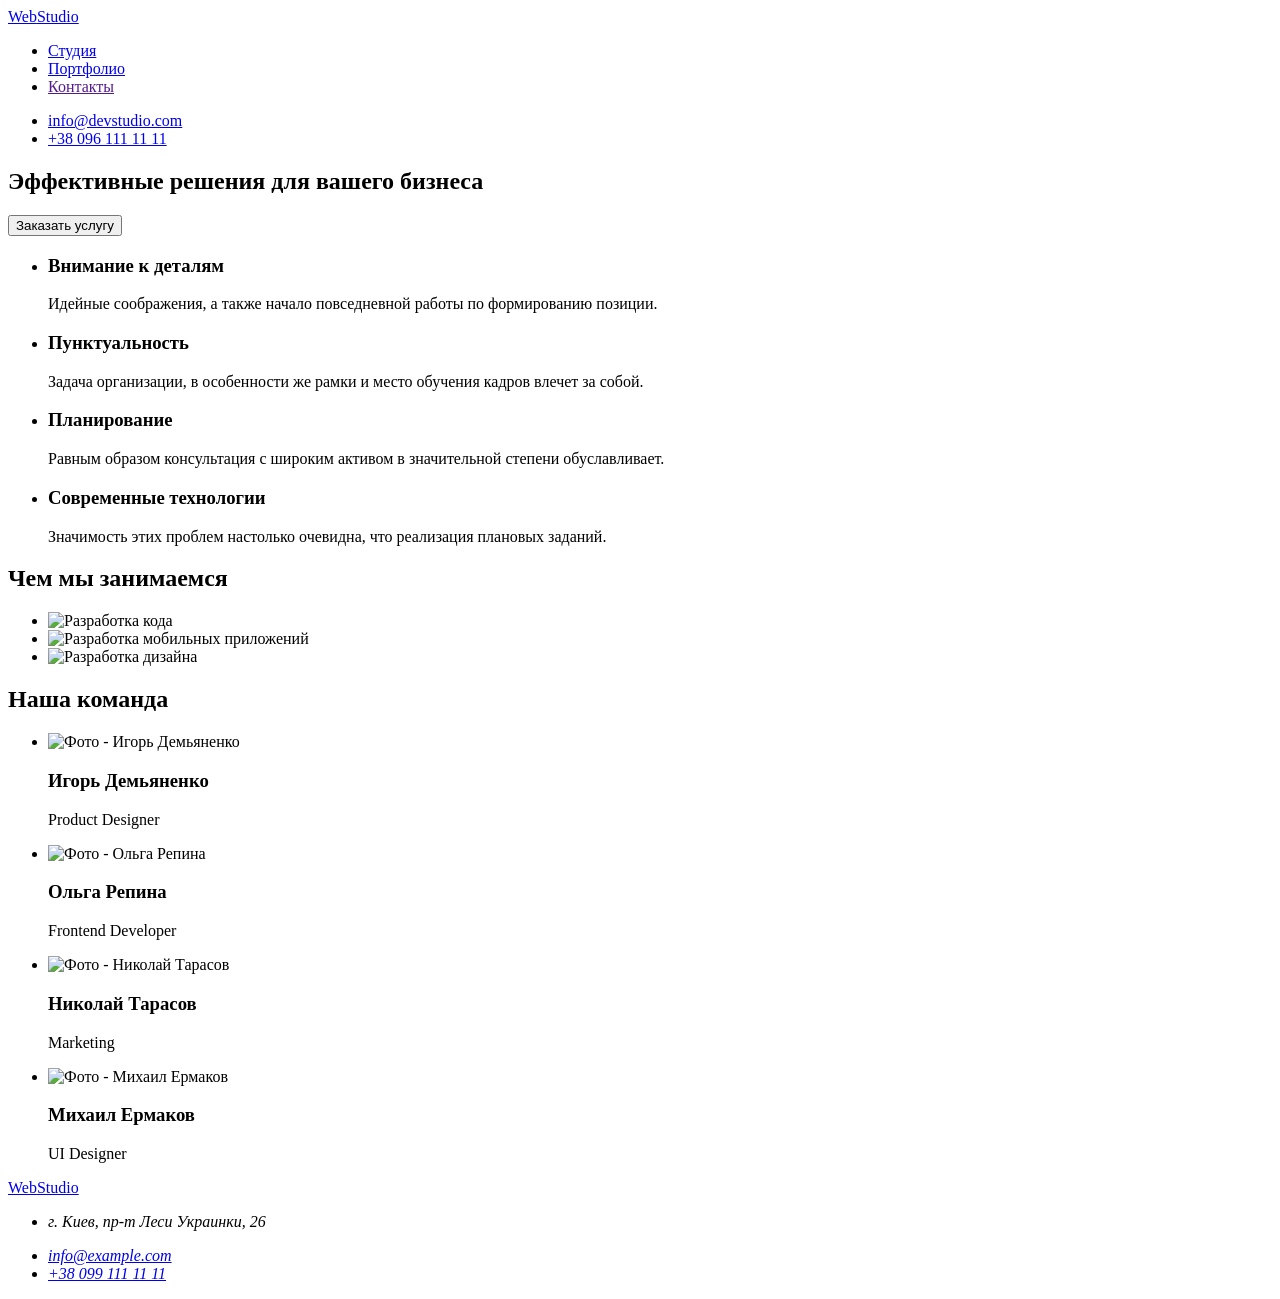
==== index.html @ ca447d04 "Создан index.html Создан новый index.html" ====
<!DOCTYPE html>
<html lang="ru">

<head>
    <meta charset="UTF-8">
    <meta http-equiv="X-UA-Compatible" content="IE=edge">
    <meta name="viewport" content="width=device-width, initial-scale=1.0">

    <title>WebStudio</title>

    <!-- Подключение шрифтов -->
    <link rel="preconnect" href="https://fonts.googleapis.com">
    <link rel="preconnect" href="https://fonts.gstatic.com" crossorigin>

    <!-- Шрифт для Логотипа -- Raleway -->
    <!-- Шрифт для остального текста -- Roboto -->
    <link href="https://fonts.googleapis.com/css2?family=Raleway:wght@700&family=Roboto:wght@400;500;700;900&display=swap"
        rel="stylesheet">

    <!-- Подключение стилей -->
    <link rel="stylesheet" href="./css/styles.css" />
    
</head>

<body>
    <header>
        <!-- Навигация по сайту-->
        <nav>
            <a href="./index.html" lang="en" class="logo">
                <span class="logo-web">Web</span><span class="logo-studio-header">Studio</span></a>
            <ul class="nav-list">
                <li class="nav-item">
                    <a href="./index.html" class="nav-link">Студия</a>
                </li>
                <li class="nav-item">
                    <a href="./portfolio.html" class="nav-link">Портфолио</a>
                </li>
                <li class="nav-item">
                    <a href="" class="nav-link">Контакты</a>
                </li>
            </ul>
        </nav>
        
        <!-- Контакты -->
        <ul class="header-contacts">
            <li class="header-contact-item">
                <a href="mailto:info@devstudio.com" class="contact-link">info@devstudio.com</a>
            </li>
            <li class="header-contact-item">
                <a href="tel:+380961111111" class="contact-link">+38 096 111 11 11</a>
            </li>
        </ul>

    </header>

    <main>
        <!-- Заказ -->
        <section class="hero">
            <h1 class="hero-title">Эффективные решения для вашего бизнеса</h1>
            <button type="button" class="hero-button">Заказать услугу</button>
        </section>

        <!-- Особенности -->
        <section>
            <ul class="features">
                <li class="feature-item">
                    <h3 class="feature-title">Внимание к деталям</h3>
                    <p class="feature-text">Идейные соображения, а также начало
                        повседневной работы по формированию позиции.</p>
                </li>

                <li class="feature-item">
                    <h3 class="feature-title">Пунктуальность</h3>
                    <p class="feature-text">Задача организации,
                        в особенности же рамки и место обучения кадров влечет за собой.</p>
                </li>

                <li class="feature-item">
                    <h3 class="feature-title">Планирование</h3>
                    <p class="feature-text">Равным образом консультация
                        с широким активом в значительной степени обуславливает.</p>
                </li>

                <li class="feature-item">
                    <h3 class="feature-title">Современные технологии</h3>
                    <p class="feature-text">Значимость этих проблем настолько очевидна,
                        что реализация плановых заданий.</p>
                </li>

            </ul>
        </section>

        <!-- Тип работы -->
        <section class="work">
            <h2 class="work-heading">Чем мы занимаемся</h2>
            <ul class="work-list">
                <li class="work-item">
                    <img src="./images/type-work-1.jpg" alt="Разработка кода" width="370" height="294">
                </li>
                <li class="work-item">
                    <img src="./images/type-work-2.jpg" alt="Разработка мобильных приложений" width="370" height="294">
                </li>
                <li class="work-item">
                    <img src="./images/type-work-3.jpg" alt="Разработка дизайна" width="370" height="294">
                </li>

            </ul>
        </section>

        <!-- Наша команда -->
        <section class="our-team">
            <h2 class="our-team-heading">Наша команда</h2>
            <ul class="our-team-list">
                <li class="our-team-item">
                    <img src="./images/igor-demyanenko.jpg" alt="Фото - Игорь Демьяненко" width="270" height="260">
                    <div class="our-team-box">    
                        <h3 class="our-team-title">Игорь Демьяненко</h3>
                        <p class="our-team-text">Product Designer</p>
                    </div>
                </li>

                <li class="our-team-item">
                    <img src="./images/olga-repina.jpg" alt="Фото - Ольга Репина" width="270" height="260">
                    <div class="our-team-box">
                        <h3 class="our-team-title">Ольга Репина</h3>
                        <p class="our-team-text">Frontend Developer</p>
                    </div>
                </li>

                <li class="our-team-item">
                    <img src="./images/nikolai-tarasov.jpg" alt="Фото - Николай Тарасов" width="270" height="260">
                    <div class="our-team-box">
                        <h3 class="our-team-title">Николай Тарасов</h3>
                        <p class="our-team-text">Marketing</p>
                    </div>
                </li>

                <li class="our-team-item">
                    <img src="./images/michail-ermakov.jpg" alt="Фото - Михаил Ермаков" width="270" height="260">
                    <div class="our-team-box">
                        <h3 class="our-team-title">Михаил Ермаков</h3>
                        <p class="our-team-text">UI Designer</p>
                    </div>
                </li>

            </ul>
        </section>
    </main>

    <footer>
        <div class="footer-contacts">
            <a href="./index.html" lang="en" class="logo">
                <span class="logo-web">Web</span><span class="logo-studio-footer">Studio</span></a>
            <address>
                <ul class="footer-contact-list">
                    <li>
                        <p class="address-title">г. Киев, пр-т Леси Украинки, 26</p>
                    </li>
                    <li class="footer-contact-item">
                        <a href="mailto:info@example.com" class="contact-link">info@example.com</a>
                    </li>
                    <li class="footer-contact-item">
                        <a href="tel:+380991111111" class="contact-link">+38 099 111 11 11</a>
                    </li>
                </ul>
            </address>
        </div>
    </footer>
</body>

</html>
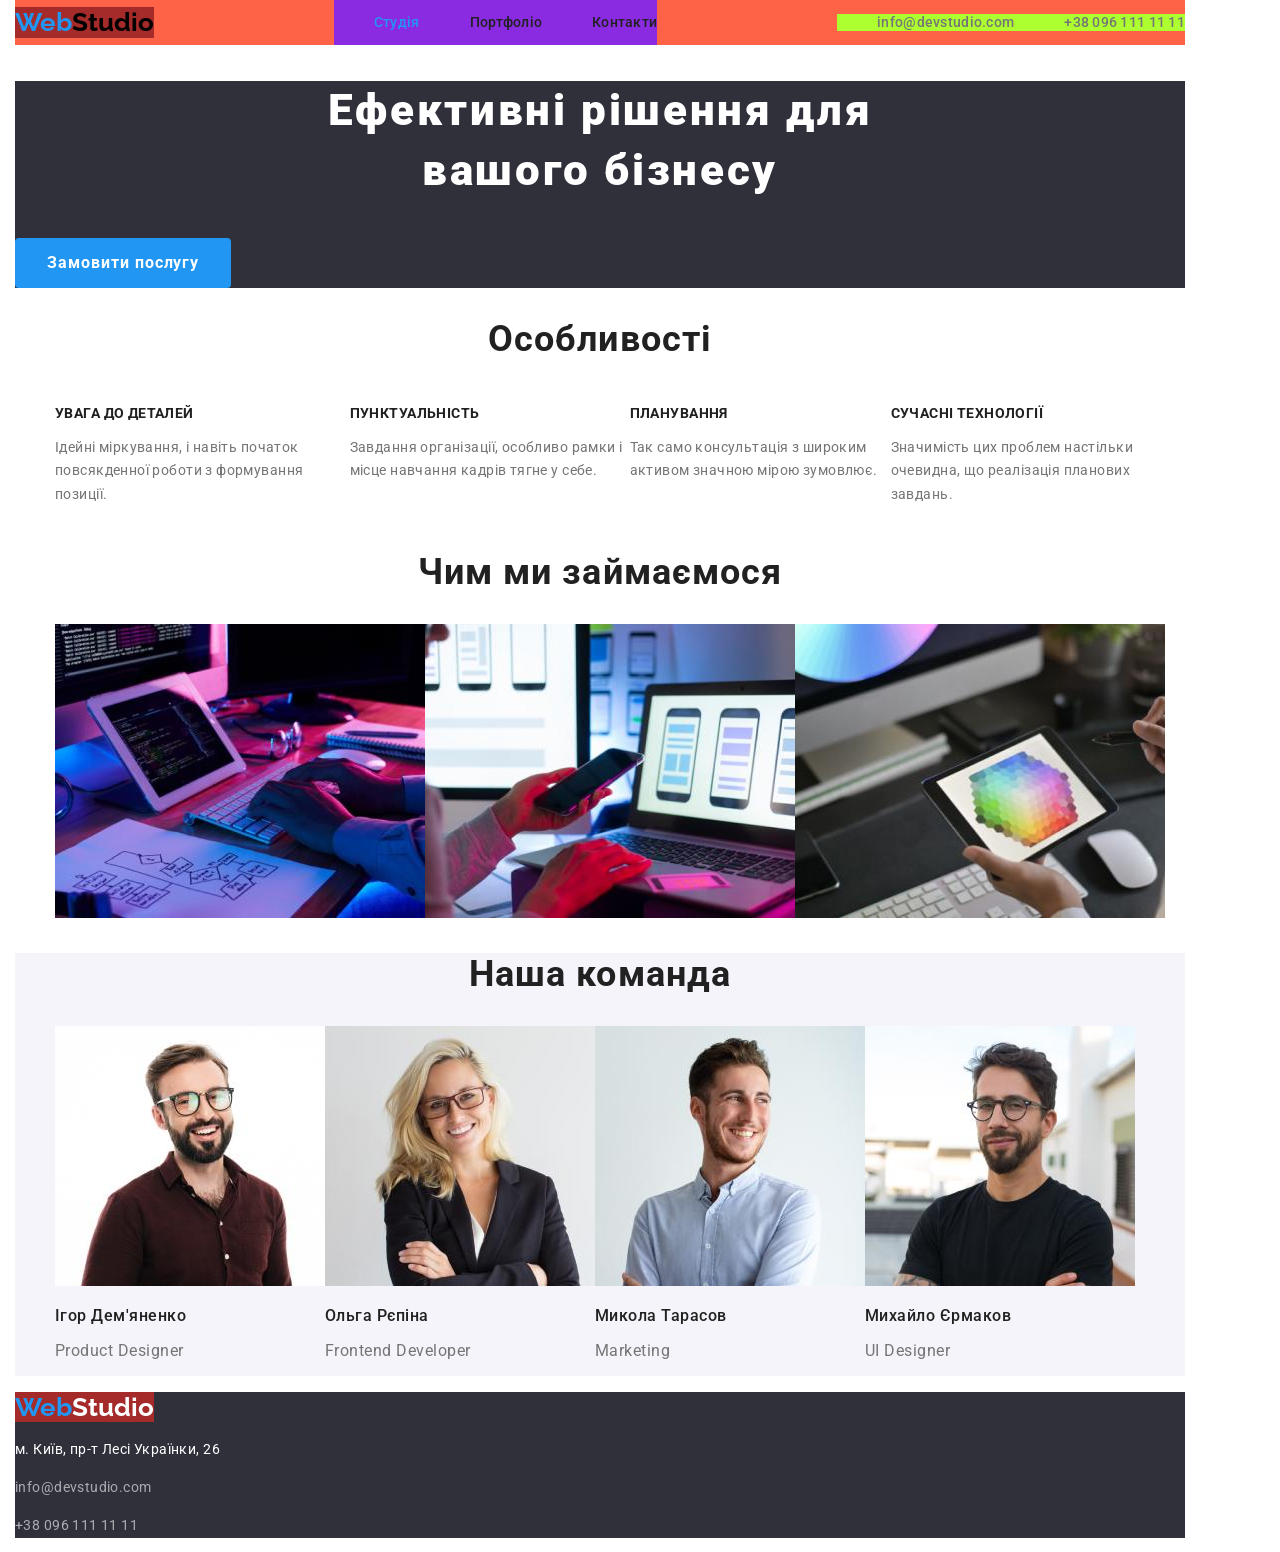
==== commit b052df11: "Начало работы с block / flex (вечер 26.11.2024)" ====
--- a/index.html
+++ b/index.html
@@ -1,171 +1,179 @@
 <!DOCTYPE html>
-<html lang="ru">
+<html lang="uk">
+  <!-- Главный язык документа -->
+  <head>
+    <!-- Кодировку страницы необходимо указать для того, чтобы браузер корректно отобразил текст -->
+    <meta charset="UTF-8" />
 
-<head>
-    <meta charset="UTF-8">
-    <meta http-equiv="X-UA-Compatible" content="IE=edge">
-    <meta name="viewport" content="width=device-width, initial-scale=1.0">
+    <!-- Краткое описание содержания помогает поисковым системам лучше проиндексировать страницу -->
+    <meta name="description" content="Дизайн та розробка сайтів - Головна сторінка" />
 
+    <!-- -->
+    <meta name="viewport" content="width=device-width, initial-scale=1.0" />
+
+    <!-- Заголовок страницы, который отображается во вкладке браузера -->
+    <!-- Текст заголовка содержит краткое описание содержимого веб-страницы -->
+    <!-- Длина заголовка должна быть не более 60 символов, чтобы полностью поместиться в заголовке -->
     <title>WebStudio</title>
 
     <!-- Подключение шрифтов -->
-    <link rel="preconnect" href="https://fonts.googleapis.com">
-    <link rel="preconnect" href="https://fonts.gstatic.com" crossorigin>
+    <link rel="preconnect" href="https://fonts.googleapis.com" />
+    <link rel="preconnect" href="https://fonts.gstatic.com" crossorigin />
+    <link
+      href="https://fonts.googleapis.com/css2?family=Raleway:wght@700&family=Roboto:wght@400;500;700;900&display=swap"
+      rel="stylesheet"
+    />
 
-    <!-- Шрифт для Логотипа -- Raleway -->
-    <!-- Шрифт для остального текста -- Roboto -->
-    <link href="https://fonts.googleapis.com/css2?family=Raleway:wght@700&family=Roboto:wght@400;500;700;900&display=swap"
-        rel="stylesheet">
+    <!-- подключается нормализатор стилей для всех браузеров - перед подключением остальных стилей -->
+    <link
+      rel="stylesheet"
+      href="https://cdnjs.cloudflare.com/ajax/libs/modern-normalize/1.0.0/modern-normalize.min.css"
+    />
 
-    <!-- Подключение стилей -->
+    <!-- Подключение внешнего файла со стилями -->
     <link rel="stylesheet" href="./css/styles.css" />
-    
-</head>
+  </head>
+  <body class="page">
+    <!-- Заголовок -->
+    <header class="page-header">
+      <!-- Ссылка - На основную страничку сайта -->
+      <a href="./index.html" title="Перехід на основну сторінку" class="logo link"
+        ><span class="logo-blue">Web</span><span class="logo-black">Studio</span></a
+      >
+      <!-- Навигация - это ссылки на другие странички -->
+      <nav class="nav-site">
+        <ul class="nav-site list">
+          <li><a href="./index.html" class="link current">Студія</a></li>
+          <li><a href="./portfolio.html" class="link">Портфоліо</a></li>
+          <li><a href="" class="link">Контакти</a></li>
+        </ul>
+      </nav>
+      <ul class="nav-adress list">
+        <li>
+          <a href="mailto:info@devstudio.com" title="Напиши" class="link">info@devstudio.com</a>
+        </li>
+        <li><a href="tel:+380961111111" title="Подзвони" class="link">+38 096 111 11 11</a></li>
+      </ul>
+    </header>
+    <main>
+      <!-- Шапка -->
+      <section class="hero">
+        <h1 class="hero-title">Ефективні рішення для <br />вашого бізнесу</h1>
+        <button type="button" class="hero-button">Замовити послугу</button>
+      </section>
 
-<body>
-    <header>
-        <!-- Навигация по сайту-->
-        <nav>
-            <a href="./index.html" lang="en" class="logo">
-                <span class="logo-web">Web</span><span class="logo-studio-header">Studio</span></a>
-            <ul class="nav-list">
-                <li class="nav-item">
-                    <a href="./index.html" class="nav-link">Студия</a>
-                </li>
-                <li class="nav-item">
-                    <a href="./portfolio.html" class="nav-link">Портфолио</a>
-                </li>
-                <li class="nav-item">
-                    <a href="" class="nav-link">Контакты</a>
-                </li>
-            </ul>
-        </nav>
-        
-        <!-- Контакты -->
-        <ul class="header-contacts">
-            <li class="header-contact-item">
-                <a href="mailto:info@devstudio.com" class="contact-link">info@devstudio.com</a>
-            </li>
-            <li class="header-contact-item">
-                <a href="tel:+380961111111" class="contact-link">+38 096 111 11 11</a>
-            </li>
+      <!-- Наши Преимущества -->
+      <section class="section">
+        <h2 class="section-title feature" aria-label="Особливості">Особливості</h2>
+        <ul class="feature-list list">
+          <li>
+            <h3 class="title">УВАГА ДО ДЕТАЛЕЙ</h3>
+            <p class="text">
+              Ідейні міркування, і навіть початок повсякденної роботи з формування позиції.
+            </p>
+          </li>
+          <li>
+            <h3 class="title">ПУНКТУАЛЬНІСТЬ</h3>
+            <p class="text">
+              Завдання організації, особливо рамки і місце навчання кадрів тягне у себе.
+            </p>
+          </li>
+          <li>
+            <h3 class="title">ПЛАНУВАННЯ</h3>
+            <p class="text">Так само консультація з широким активом значною мірою зумовлює.</p>
+          </li>
+          <li>
+            <h3 class="title">СУЧАСНІ ТЕХНОЛОГІЇ</h3>
+            <p class="text">
+              Значимість цих проблем настільки очевидна, що реалізація планових завдань.
+            </p>
+          </li>
         </ul>
+      </section>
 
-    </header>
+      <!-- Чем мы занимаемся -->
+      <section class="section work">
+        <h2 class="section-title">Чим ми займаємося</h2>
+        <ul class="work-list list">
+          <li class="work-list-item">
+            <a href=""
+              ><img
+                src="./images/type-work-1.jpg"
+                alt="Вид роботи 1"
+                width="370"
+                height="294"
+                class="link"
+            /></a>
+          </li>
+          <li class="work-list-item">
+            <a href=""
+              ><img
+                src="./images/type-work-2.jpg"
+                alt="Вид роботи 2"
+                width="370"
+                height="294"
+                class="link"
+            /></a>
+          </li>
+          <li class="work-list-item">
+            <a href=""
+              ><img
+                src="./images/type-work-3.jpg"
+                alt="Вид роботи 3"
+                width="370"
+                height="294"
+                class="link"
+            /></a>
+          </li>
+        </ul>
+      </section>
 
-    <main>
-        <!-- Заказ -->
-        <section class="hero">
-            <h1 class="hero-title">Эффективные решения для вашего бизнеса</h1>
-            <button type="button" class="hero-button">Заказать услугу</button>
-        </section>
-
-        <!-- Особенности -->
-        <section>
-            <ul class="features">
-                <li class="feature-item">
-                    <h3 class="feature-title">Внимание к деталям</h3>
-                    <p class="feature-text">Идейные соображения, а также начало
-                        повседневной работы по формированию позиции.</p>
-                </li>
-
-                <li class="feature-item">
-                    <h3 class="feature-title">Пунктуальность</h3>
-                    <p class="feature-text">Задача организации,
-                        в особенности же рамки и место обучения кадров влечет за собой.</p>
-                </li>
-
-                <li class="feature-item">
-                    <h3 class="feature-title">Планирование</h3>
-                    <p class="feature-text">Равным образом консультация
-                        с широким активом в значительной степени обуславливает.</p>
-                </li>
-
-                <li class="feature-item">
-                    <h3 class="feature-title">Современные технологии</h3>
-                    <p class="feature-text">Значимость этих проблем настолько очевидна,
-                        что реализация плановых заданий.</p>
-                </li>
-
-            </ul>
-        </section>
-
-        <!-- Тип работы -->
-        <section class="work">
-            <h2 class="work-heading">Чем мы занимаемся</h2>
-            <ul class="work-list">
-                <li class="work-item">
-                    <img src="./images/type-work-1.jpg" alt="Разработка кода" width="370" height="294">
-                </li>
-                <li class="work-item">
-                    <img src="./images/type-work-2.jpg" alt="Разработка мобильных приложений" width="370" height="294">
-                </li>
-                <li class="work-item">
-                    <img src="./images/type-work-3.jpg" alt="Разработка дизайна" width="370" height="294">
-                </li>
-
-            </ul>
-        </section>
-
-        <!-- Наша команда -->
-        <section class="our-team">
-            <h2 class="our-team-heading">Наша команда</h2>
-            <ul class="our-team-list">
-                <li class="our-team-item">
-                    <img src="./images/igor-demyanenko.jpg" alt="Фото - Игорь Демьяненко" width="270" height="260">
-                    <div class="our-team-box">    
-                        <h3 class="our-team-title">Игорь Демьяненко</h3>
-                        <p class="our-team-text">Product Designer</p>
-                    </div>
-                </li>
-
-                <li class="our-team-item">
-                    <img src="./images/olga-repina.jpg" alt="Фото - Ольга Репина" width="270" height="260">
-                    <div class="our-team-box">
-                        <h3 class="our-team-title">Ольга Репина</h3>
-                        <p class="our-team-text">Frontend Developer</p>
-                    </div>
-                </li>
-
-                <li class="our-team-item">
-                    <img src="./images/nikolai-tarasov.jpg" alt="Фото - Николай Тарасов" width="270" height="260">
-                    <div class="our-team-box">
-                        <h3 class="our-team-title">Николай Тарасов</h3>
-                        <p class="our-team-text">Marketing</p>
-                    </div>
-                </li>
-
-                <li class="our-team-item">
-                    <img src="./images/michail-ermakov.jpg" alt="Фото - Михаил Ермаков" width="270" height="260">
-                    <div class="our-team-box">
-                        <h3 class="our-team-title">Михаил Ермаков</h3>
-                        <p class="our-team-text">UI Designer</p>
-                    </div>
-                </li>
-
-            </ul>
-        </section>
+      <!-- Наша команда-->
+      <section class="section team">
+        <h2 class="section-title">Наша команда</h2>
+        <ul class="team-list list">
+          <!-- team card 1 -->
+          <li class="team-list-item">
+            <img src="./images/team-1.jpg" alt="Фото Ігор Дем'яненко" width="270" height="260" />
+            <h3 class="name">Ігор Дем'яненко</h3>
+            <p class="type-worker">Product Designer</p>
+          </li>
+          <!-- team card 2 -->
+          <li class="team-list-item">
+            <img src="./images/team-2.jpg" alt="Фото Ольга Рєпіна" width="270" height="260" />
+            <h3 class="name">Ольга Рєпіна</h3>
+            <p class="type-worker">Frontend Developer</p>
+          </li>
+          <!-- team card 3 -->
+          <li class="team-list-item">
+            <img src="./images/team-3.jpg" alt="Фото Микола Тарасов" width="270" height="260" />
+            <h3 class="name">Микола Тарасов</h3>
+            <p class="type-worker">Marketing</p>
+          </li>
+          <!-- team card 4 -->
+          <li class="team-list-item">
+            <img src="./images/team-4.jpg" alt="Фото Михайло Єрмаков" width="270" height="260" />
+            <h3 class="name">Михайло Єрмаков</h3>
+            <p class="type-worker">UI Designer</p>
+          </li>
+        </ul>
+      </section>
     </main>
 
+    <!-- Футер - подвал сайта -->
     <footer>
-        <div class="footer-contacts">
-            <a href="./index.html" lang="en" class="logo">
-                <span class="logo-web">Web</span><span class="logo-studio-footer">Studio</span></a>
-            <address>
-                <ul class="footer-contact-list">
-                    <li>
-                        <p class="address-title">г. Киев, пр-т Леси Украинки, 26</p>
-                    </li>
-                    <li class="footer-contact-item">
-                        <a href="mailto:info@example.com" class="contact-link">info@example.com</a>
-                    </li>
-                    <li class="footer-contact-item">
-                        <a href="tel:+380991111111" class="contact-link">+38 099 111 11 11</a>
-                    </li>
-                </ul>
-            </address>
-        </div>
+      <a href="./index.html" title="Перехід на основну сторінку" class="logo link"
+        ><span class="logo-blue">Web</span><span class="logo-white">Studio</span></a
+      >
+      <address>
+        <p class="description">м. Київ, пр-т Лесі Українки, 26</p>
+        <p>
+          <a href="mailto:info@devstudio.com" title="Напиши" class="email link"
+            >info@devstudio.com</a
+          >
+        </p>
+        <p><a href="tel:+380961111111" title="Подзвони" class="tel link">+38 096 111 11 11</a></p>
+      </address>
     </footer>
-</body>
-
-</html>+  </body>
+</html>
--- a/css/styles.css
+++ b/css/styles.css
@@ -0,0 +1,417 @@
+/* :root - специфичный аналог селектора <html> в CSS*/
+/* Указываются */
+/* CSS-переменные (кастомные свойства) */
+:root {
+  /* #757575 - p, header - a(email) и a(tel) - не активные */
+  --main-text-color: #757575;
+  /* #212121 - h2, h3, a(nav in header) - не активный*/
+  --second-text-color: #212121;
+  /* #2196F3 - logo, a(nav):hover, button(background)*/
+  --acsent-color: #2196f3;
+  /* #FFFFFF - background-page, h1, button(text), footer - logo, adress (почтовый адрес) */
+  --main-white-color: #ffffff;
+  /* #2F303A - background-hero, background-footer */
+  --background-grey-color: #2f303a;
+  /* #F5F4FA - background-section-team */
+  --background-section-color: #f5f4fa;
+  /* #000000 - logo(header)*/
+  --main-black-color: #000000;
+  /* rgba(255,255,255,0.6) - adress (tel,email) */
+  --text-footer-tel-color: rgba(255, 255, 255, 0.6);
+  /* #ECECEC - обводка-header + line в index.html (между header и main)*/
+  --stroke-index-color: #ececec;
+  /* #EEEEEE - обводка карточки в portfolio.html */
+  --stroke-portfolio-color: #eeeeee;
+}
+
+/* Палитра основных цветов */
+/* #757575 - p, a(email) и a(tel) - не активные */
+/* #212121 - h2, h3, a(nav in header) - не активный*/
+/* #2196F3 - logo, a(nav):hover, button(background)*/
+/* #FFFFFF - background-page, h1, button(text), footer - logo, adress (почтовый адрес) */
+/* #2F303A - background-hero, background-footer */
+/* #F5F4FA - background-section-team */
+/* #000000 - logo(header)*/
+/* rgba(255,255,255,0.6) - adress (tel,email) */
+/* #ECECEC - обводка-header + line в index.html (между header и main)*/
+/* #EEEEEE - обводка карточки в portfolio.html */
+
+/* Шрифты */
+
+.roboto-regular {
+  font-family: 'Roboto', sans-serif;
+  font-weight: 400;
+  font-style: normal;
+}
+
+.roboto-medium {
+  font-family: 'Roboto', sans-serif;
+  font-weight: 500;
+  font-style: normal;
+}
+
+.roboto-bold {
+  font-family: 'Roboto', sans-serif;
+  font-weight: 700;
+  font-style: normal;
+}
+
+.roboto-black {
+  font-family: 'Roboto', sans-serif;
+  font-weight: 900;
+  font-style: normal;
+}
+
+.raleway {
+  font-family: 'Raleway', sans-serif;
+  font-optical-sizing: auto;
+  font-weight: 700;
+  font-style: normal;
+}
+
+/* Задание всем элементам свойства box-sizing: border-box; */
+html {
+  box-sizing: border-box;
+}
+
+/* Наследование свойств для элемента от ближайшего предка */
+*,
+*::before,
+*::after {
+  box-sizing: inherit;
+}
+
+/* Тело сайта */
+body {
+  /* Обнуление внешних отступов для тела сайта */
+  margin: 0px;
+  background-color: var(--main-white-color);
+  color: var(--main-text-color);
+  font-family: 'Roboto', sans-serif;
+  font-style: normal;
+}
+
+/* Утилиты */
+
+/* Класс для настройки ссылок - может быть вторым классом для тегов <a>  */
+.link {
+  /* Убрать подчеркивание для ссылки */
+  text-decoration: none;
+}
+
+/* Класс для настройки всех перечней - может быть вторым классом в тегах ul */
+.list {
+  /* Убрать первые точечки в неупорядоченном списке */
+  list-style: none;
+}
+
+.page {
+  width: 1200px;
+  padding-top: 0px;
+  padding-right: 15px;
+  padding-bottom: 0px;
+  padding-left: 15px;
+}
+/* Верхняя строка - header */
+.page-header {
+  display: flex;
+  flex-direction: row;
+  align-items: center;
+  justify-content: space-between;
+  background-color: tomato;
+}
+
+/* Логотип - общие свойства */
+.logo {
+  font-family: 'Raleway', sans-serif;
+  font-optical-sizing: auto;
+  font-weight: 700;
+  font-style: normal;
+  font-size: 26px;
+  line-height: 1.2;
+  letter-spacing: 3%;
+
+  background-color: brown;
+}
+/* Логотип - синяя часть текста */
+.logo-blue {
+  color: var(--acsent-color);
+}
+/* Логотип - черная часть текста - в header */
+.logo-black {
+  color: var(--main-black-color);
+}
+/* Логотип - белая часть текста - в footer */
+.logo-white {
+  color: var(--main-white-color);
+}
+
+/* Стилизация header */
+/* Стилизация меню .nav-site */
+.nav-site {
+  display: flex;
+  flex-direction: row;
+  gap: 50px;
+
+  font-weight: 500;
+  font-size: 14px;
+  line-height: 1.2;
+  letter-spacing: 0.02em;
+
+  background-color: blueviolet;
+}
+
+.nav-site .link {
+  color: var(--second-text-color);
+}
+/* При наведении мышки или при получении фокуса */
+.nav-site .link:hover,
+.nav-site .link:focus {
+  color: var(--acsent-color);
+}
+
+/* Правило - другой цвет ссылки , если ссылка указывает на текущую страницу */
+/* Обязательно .link.current БЕЗ ПРОБЕЛА, тогда применяется class="link current" */
+.nav-site .link.current {
+  color: var(--acsent-color);
+}
+
+/* Стилизация меню .nav-adress */
+.nav-adress {
+  display: flex;
+  flex-direction: row;
+  gap: 50px;
+
+  font-weight: 500;
+  font-size: 14px;
+  line-height: 1.2;
+  letter-spacing: 0.02em;
+
+  background-color: greenyellow;
+}
+.nav-adress .link {
+  color: var(--main-text-color);
+}
+/* При наведении мышки или при получении фокуса */
+.nav-adress .link:hover,
+.nav-adress .link:focus {
+  color: var(--acsent-color);
+}
+
+/* hero - Приветствие к кнопкой call-to-action */
+.hero {
+  background-color: var(--background-grey-color);
+}
+.hero-title {
+  color: var(--main-white-color);
+  font-weight: 900;
+  font-size: 44px;
+  line-height: 1.363;
+  letter-spacing: 0.06em;
+  /* Выравнивание этого текстового блока по центру */
+  text-align: center;
+}
+
+.hero-button {
+  color: var(--main-white-color);
+  background-color: var(--acsent-color);
+  /* Радиус скругления углов кнопки */
+  border-radius: 4px;
+  /* Обводка кнопки - отсутствует */
+  border: none;
+  /* Внутренние отступы от края кнопки до текста */
+  padding-left: 32px;
+  padding-top: 10px;
+  padding-right: 32px;
+  padding-bottom: 10px;
+  /* Шрифт названия кнопки */
+  /* Для кнопки - обязательное указание шрифта или указание унаследования (по умолчанию, заданный ранее) */
+  font-family: inherit;
+  font-weight: 700;
+  font-size: 16px;
+  line-height: 1.875; /* 30 px*/
+  letter-spacing: 0.06em;
+}
+
+.hero-button:hover {
+  /* Вид курсора при наведении на кнопку */
+  cursor: pointer;
+}
+
+.hero-button:active {
+  /* Меняется цвет фона кнопки при нажатии на кнопку */
+  background-color: var(--main-black-color);
+}
+
+/* Секции  */
+.section-title {
+  text-align: center;
+  color: var(--second-text-color);
+  font-weight: 700;
+  font-size: 36px;
+  line-height: 1.2;
+  letter-spacing: 0.03em;
+}
+
+/* Только для секции Преимущества убирает вывод на экран заголовка */
+.section-title.feature {
+  /* Убирает вывод элемента на экран */
+  /* visibility: hidden; */
+}
+
+.feature-list {
+  display: flex;
+  flex-direction: row;
+}
+
+/* feature - Особливості - Преимущества */
+.feature-list .title {
+  color: var(--second-text-color);
+  font-weight: 700;
+  font-size: 14px;
+  line-height: 1.2;
+  letter-spacing: 0.03em;
+}
+
+.feature-list .text {
+  font-weight: 400;
+  font-size: 14px;
+  line-height: 1.71428; /* 24px */
+  letter-spacing: 0.03em;
+}
+
+/* work - Роботи */
+.work-list {
+  display: flex;
+  flex-direction: row;
+}
+
+/* team - Команда */
+.team {
+  background-color: var(--background-section-color);
+}
+
+.team-list {
+  display: flex;
+  flex-direction: row;
+}
+.team-list-item .name {
+  color: var(--second-text-color);
+  font-weight: 500;
+  font-size: 16px;
+  line-height: 1.2;
+  letter-spacing: 0.03em;
+}
+.team-list-item .type-worker {
+  font-weight: 400;
+  font-size: 16px;
+  line-height: 1.2;
+  letter-spacing: 0.03em;
+}
+
+/* Portfolio */
+
+.portfolio-title {
+  color: var(--main-black-color);
+}
+
+/* filter - Фильтры */
+.filter-title {
+  color: var(--main-black-color);
+}
+
+.filter-list {
+  display: flex;
+  flex-direction: row;
+}
+
+.filter-button {
+  color: var(--second-text-color);
+  background-color: var(--background-section-color);
+  /* Радиус скругления углов кнопки */
+  border-radius: 4px;
+  /* Обводка кнопки - отсутствует */
+  border: none;
+  /* Внутренние отступы от края кнопки до текста */
+  padding-left: 22px;
+  padding-top: 6px;
+  padding-right: 22px;
+  padding-bottom: 6px;
+  /* Шрифт */
+  /* Для кнопки - обязательное указание шрифта или указание унаследования (по умолчанию, заданный ранее) */
+  font-family: inherit;
+  font-weight: 500;
+  font-size: 16px;
+  line-height: 1.625; /* 26px */
+  letter-spacing: 0.03em;
+}
+
+.filter-button:hover {
+  color: var(--main-white-color);
+  background-color: var(--acsent-color);
+  /* Вид курсора при наведении на кнопку */
+  cursor: pointer;
+}
+
+.filter-button.current {
+  color: var(--main-white-color);
+  background-color: var(--acsent-color);
+}
+
+/* project - Проэкты */
+.project-title {
+  color: var(--main-black-color);
+}
+
+.project-list {
+  display: flex;
+  flex-direction: row;
+}
+.project-name {
+  color: var(--second-text-color);
+  /* Шрифт */
+  font-weight: 700;
+  font-size: 18px;
+  line-height: 2; /* 36px */
+  letter-spacing: 0.06em;
+}
+.project-type {
+  color: var(--main-text-color);
+  /* Шрифт */
+  font-weight: 400;
+  font-size: 16px;
+  line-height: 1.875; /* 30px */
+  letter-spacing: 0.03em;
+}
+
+/* footer */
+footer {
+  background-color: var(--background-grey-color);
+}
+/* Почтовый адрес */
+address {
+  font-style: normal;
+  font-weight: 400;
+  font-size: 14px;
+  line-height: 1.71428; /* 24px */
+  letter-spacing: 0.03em;
+}
+address .description {
+  color: var(--main-white-color);
+}
+/* Email */
+address .email {
+  color: var(--text-footer-tel-color);
+}
+address .email:hover,
+address .email:focus {
+  color: var(--acsent-color);
+}
+/* Телефон */
+address .tel {
+  color: var(--text-footer-tel-color);
+}
+address .tel:hover,
+address .tel:focus {
+  color: var(--acsent-color);
+}
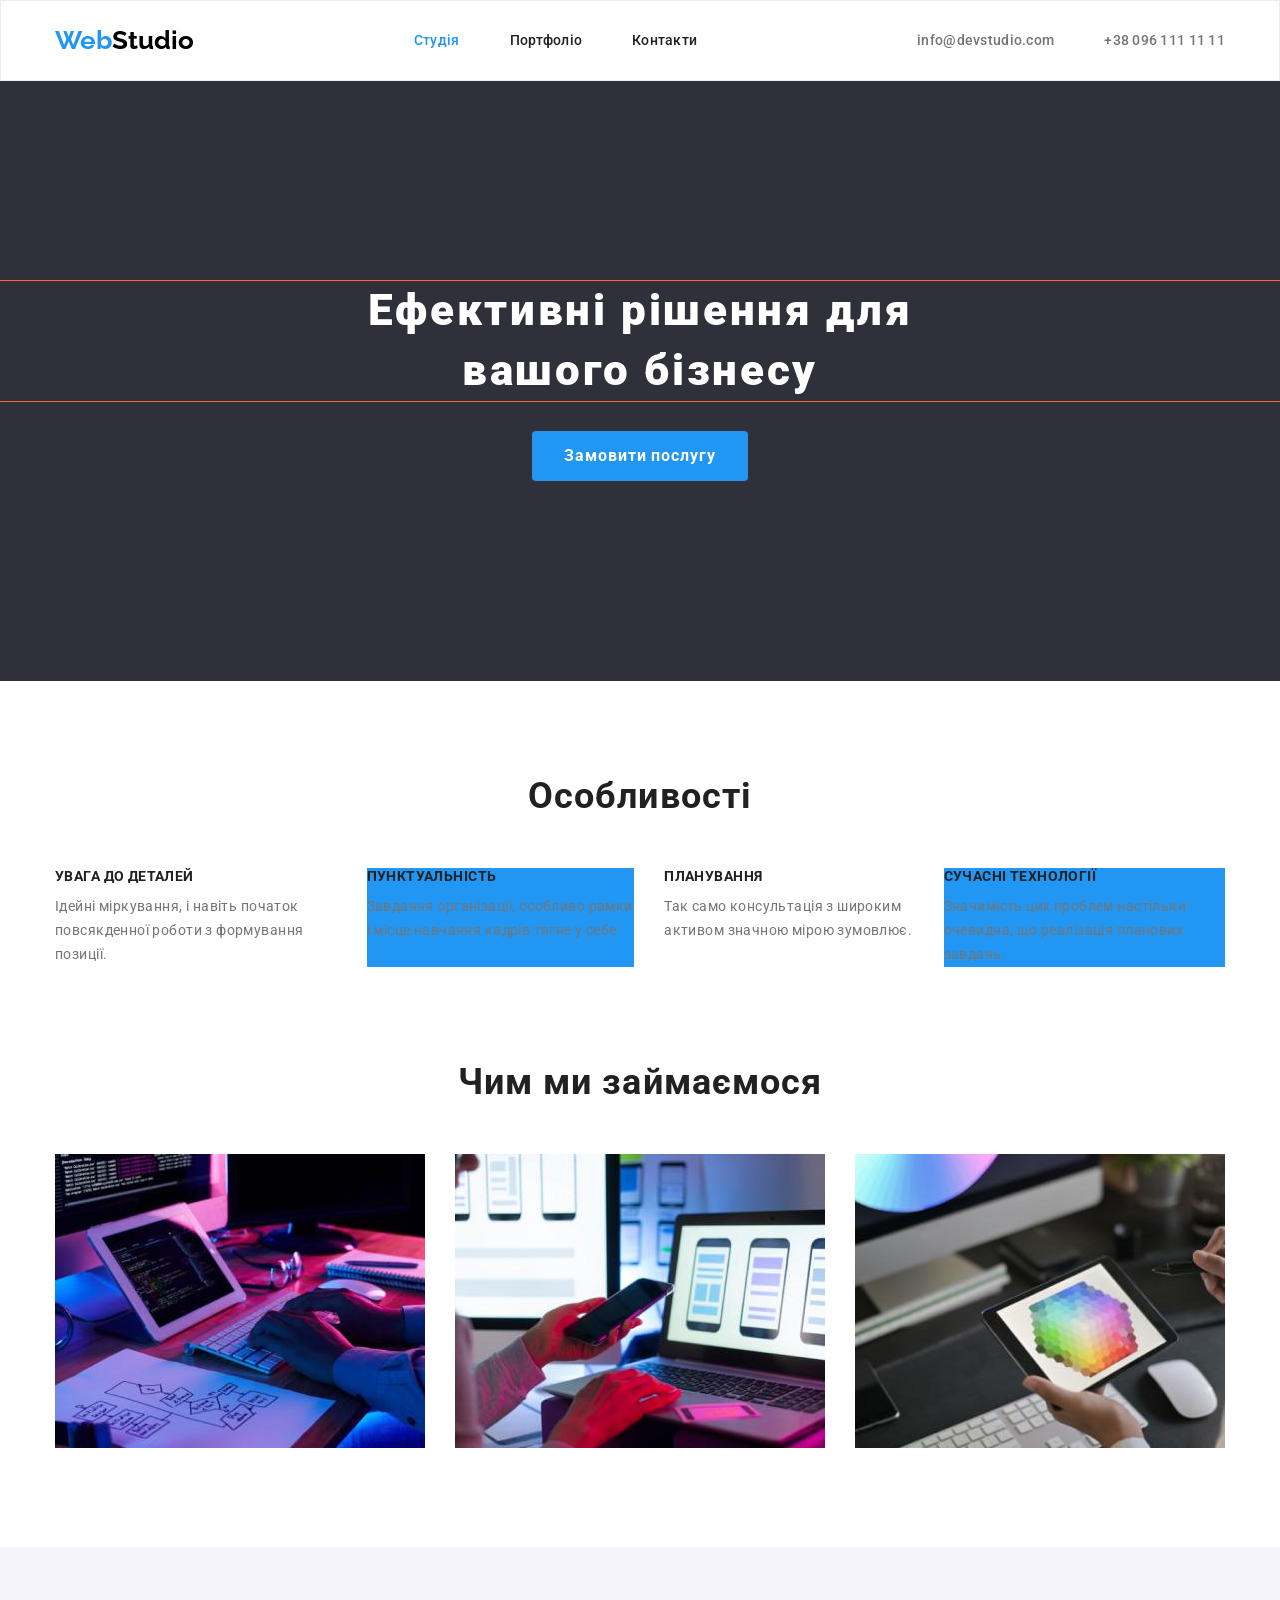
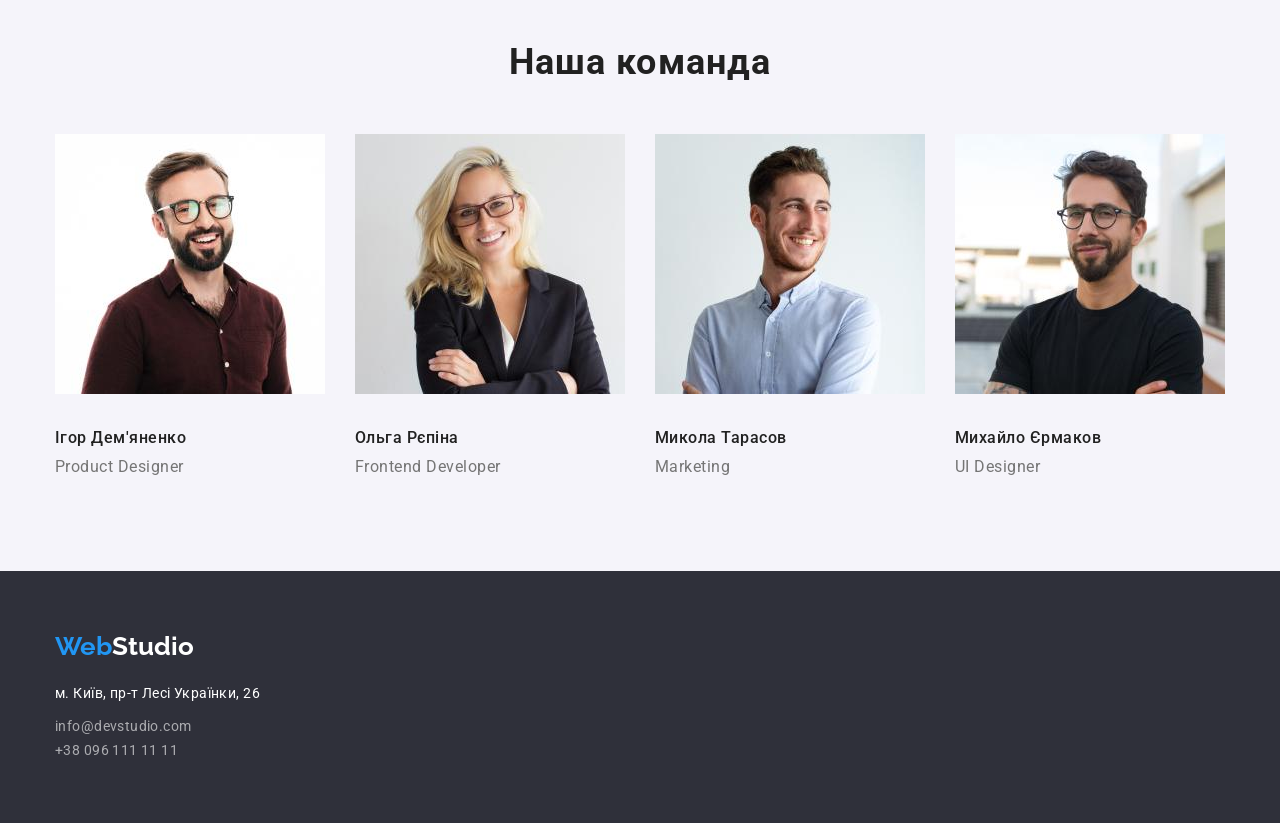
==== commit 1113d124: "Продолжение работы с block / flex (вечер 27.11.2024) После просмотра видео по блокам" ====
--- a/index.html
+++ b/index.html
@@ -36,24 +36,26 @@
   <body class="page">
     <!-- Заголовок -->
     <header class="page-header">
-      <!-- Ссылка - На основную страничку сайта -->
-      <a href="./index.html" title="Перехід на основну сторінку" class="logo link"
-        ><span class="logo-blue">Web</span><span class="logo-black">Studio</span></a
-      >
-      <!-- Навигация - это ссылки на другие странички -->
-      <nav class="nav-site">
-        <ul class="nav-site list">
-          <li><a href="./index.html" class="link current">Студія</a></li>
-          <li><a href="./portfolio.html" class="link">Портфоліо</a></li>
-          <li><a href="" class="link">Контакти</a></li>
+      <div class="container">
+        <!-- Ссылка - На основную страничку сайта -->
+        <a href="./index.html" title="Перехід на основну сторінку" class="logo link"
+          ><span class="logo-blue">Web</span><span class="logo-black">Studio</span></a
+        >
+        <!-- Навигация - это ссылки на другие странички -->
+        <nav class="nav-site">
+          <ul class="nav-site list">
+            <li><a href="./index.html" class="link current">Студія</a></li>
+            <li><a href="./portfolio.html" class="link">Портфоліо</a></li>
+            <li><a href="" class="link">Контакти</a></li>
+          </ul>
+        </nav>
+        <ul class="nav-adress list">
+          <li>
+            <a href="mailto:info@devstudio.com" title="Напиши" class="link">info@devstudio.com</a>
+          </li>
+          <li><a href="tel:+380961111111" title="Подзвони" class="link">+38 096 111 11 11</a></li>
         </ul>
-      </nav>
-      <ul class="nav-adress list">
-        <li>
-          <a href="mailto:info@devstudio.com" title="Напиши" class="link">info@devstudio.com</a>
-        </li>
-        <li><a href="tel:+380961111111" title="Подзвони" class="link">+38 096 111 11 11</a></li>
-      </ul>
+      </div>
     </header>
     <main>
       <!-- Шапка -->
@@ -63,117 +65,149 @@
       </section>
 
       <!-- Наши Преимущества -->
-      <section class="section">
-        <h2 class="section-title feature" aria-label="Особливості">Особливості</h2>
-        <ul class="feature-list list">
-          <li>
-            <h3 class="title">УВАГА ДО ДЕТАЛЕЙ</h3>
-            <p class="text">
-              Ідейні міркування, і навіть початок повсякденної роботи з формування позиції.
-            </p>
-          </li>
-          <li>
-            <h3 class="title">ПУНКТУАЛЬНІСТЬ</h3>
-            <p class="text">
-              Завдання організації, особливо рамки і місце навчання кадрів тягне у себе.
-            </p>
-          </li>
-          <li>
-            <h3 class="title">ПЛАНУВАННЯ</h3>
-            <p class="text">Так само консультація з широким активом значною мірою зумовлює.</p>
-          </li>
-          <li>
-            <h3 class="title">СУЧАСНІ ТЕХНОЛОГІЇ</h3>
-            <p class="text">
-              Значимість цих проблем настільки очевидна, що реалізація планових завдань.
-            </p>
-          </li>
-        </ul>
+      <section class="section no-padding-bottom">
+        <div class="feature container">
+          <h2 class="feature section-title" aria-label="Особливості">Особливості</h2>
+          <ul class="feature-list list">
+            <li class="item">
+              <h3 class="title">УВАГА ДО ДЕТАЛЕЙ</h3>
+              <p class="text">
+                Ідейні міркування, і навіть початок повсякденної роботи з формування позиції.
+              </p>
+            </li>
+            <li class="item">
+              <h3 class="title">ПУНКТУАЛЬНІСТЬ</h3>
+              <p class="text">
+                Завдання організації, особливо рамки і місце навчання кадрів тягне у себе.
+              </p>
+            </li>
+            <li class="item">
+              <h3 class="title">ПЛАНУВАННЯ</h3>
+              <p class="text">Так само консультація з широким активом значною мірою зумовлює.</p>
+            </li>
+            <li class="item">
+              <h3 class="title">СУЧАСНІ ТЕХНОЛОГІЇ</h3>
+              <p class="text">
+                Значимість цих проблем настільки очевидна, що реалізація планових завдань.
+              </p>
+            </li>
+          </ul>
+        </div>
       </section>
 
       <!-- Чем мы занимаемся -->
       <section class="section work">
-        <h2 class="section-title">Чим ми займаємося</h2>
-        <ul class="work-list list">
-          <li class="work-list-item">
-            <a href=""
-              ><img
-                src="./images/type-work-1.jpg"
-                alt="Вид роботи 1"
-                width="370"
-                height="294"
-                class="link"
-            /></a>
-          </li>
-          <li class="work-list-item">
-            <a href=""
-              ><img
-                src="./images/type-work-2.jpg"
-                alt="Вид роботи 2"
-                width="370"
-                height="294"
-                class="link"
-            /></a>
-          </li>
-          <li class="work-list-item">
-            <a href=""
-              ><img
-                src="./images/type-work-3.jpg"
-                alt="Вид роботи 3"
-                width="370"
-                height="294"
-                class="link"
-            /></a>
-          </li>
-        </ul>
+        <div class="container">
+          <h2 class="section-title">Чим ми займаємося</h2>
+          <ul class="work-list list">
+            <li class="work-list-item">
+              <a href=""
+                ><img
+                  src="./images/type-work-1.jpg"
+                  alt="Вид роботи 1"
+                  width="370"
+                  height="294"
+                  class="link"
+              /></a>
+            </li>
+            <li class="work-list-item">
+              <a href=""
+                ><img
+                  src="./images/type-work-2.jpg"
+                  alt="Вид роботи 2"
+                  width="370"
+                  height="294"
+                  class="link"
+              /></a>
+            </li>
+            <li class="work-list-item">
+              <a href=""
+                ><img
+                  src="./images/type-work-3.jpg"
+                  alt="Вид роботи 3"
+                  width="370"
+                  height="294"
+                  class="link"
+              /></a>
+            </li>
+          </ul>
+        </div>
       </section>
 
       <!-- Наша команда-->
       <section class="section team">
-        <h2 class="section-title">Наша команда</h2>
-        <ul class="team-list list">
-          <!-- team card 1 -->
-          <li class="team-list-item">
-            <img src="./images/team-1.jpg" alt="Фото Ігор Дем'яненко" width="270" height="260" />
-            <h3 class="name">Ігор Дем'яненко</h3>
-            <p class="type-worker">Product Designer</p>
-          </li>
-          <!-- team card 2 -->
-          <li class="team-list-item">
-            <img src="./images/team-2.jpg" alt="Фото Ольга Рєпіна" width="270" height="260" />
-            <h3 class="name">Ольга Рєпіна</h3>
-            <p class="type-worker">Frontend Developer</p>
-          </li>
-          <!-- team card 3 -->
-          <li class="team-list-item">
-            <img src="./images/team-3.jpg" alt="Фото Микола Тарасов" width="270" height="260" />
-            <h3 class="name">Микола Тарасов</h3>
-            <p class="type-worker">Marketing</p>
-          </li>
-          <!-- team card 4 -->
-          <li class="team-list-item">
-            <img src="./images/team-4.jpg" alt="Фото Михайло Єрмаков" width="270" height="260" />
-            <h3 class="name">Михайло Єрмаков</h3>
-            <p class="type-worker">UI Designer</p>
-          </li>
-        </ul>
+        <div class="container">
+          <h2 class="section-title">Наша команда</h2>
+          <ul class="team-list list">
+            <!-- team card 1 -->
+            <li class="team-list-item">
+              <img
+                src="./images/team-1.jpg"
+                alt="Фото Ігор Дем'яненко"
+                width="270"
+                height="260"
+                class="photo"
+              />
+              <h3 class="name">Ігор Дем'яненко</h3>
+              <p class="type-worker">Product Designer</p>
+            </li>
+            <!-- team card 2 -->
+            <li class="team-list-item">
+              <img
+                src="./images/team-2.jpg"
+                alt="Фото Ольга Рєпіна"
+                width="270"
+                height="260"
+                class="photo"
+              />
+              <h3 class="name">Ольга Рєпіна</h3>
+              <p class="type-worker">Frontend Developer</p>
+            </li>
+            <!-- team card 3 -->
+            <li class="team-list-item">
+              <img
+                src="./images/team-3.jpg"
+                alt="Фото Микола Тарасов"
+                width="270"
+                height="260"
+                class="photo"
+              />
+              <h3 class="name">Микола Тарасов</h3>
+              <p class="type-worker">Marketing</p>
+            </li>
+            <!-- team card 4 -->
+            <li class="team-list-item">
+              <img
+                src="./images/team-4.jpg"
+                alt="Фото Михайло Єрмаков"
+                width="270"
+                height="260"
+                class="photo"
+              />
+              <h3 class="name">Михайло Єрмаков</h3>
+              <p class="type-worker">UI Designer</p>
+            </li>
+          </ul>
+        </div>
       </section>
     </main>
 
     <!-- Футер - подвал сайта -->
     <footer>
-      <a href="./index.html" title="Перехід на основну сторінку" class="logo link"
-        ><span class="logo-blue">Web</span><span class="logo-white">Studio</span></a
-      >
-      <address>
-        <p class="description">м. Київ, пр-т Лесі Українки, 26</p>
-        <p>
-          <a href="mailto:info@devstudio.com" title="Напиши" class="email link"
-            >info@devstudio.com</a
-          >
-        </p>
-        <p><a href="tel:+380961111111" title="Подзвони" class="tel link">+38 096 111 11 11</a></p>
-      </address>
+      <div class="container">
+        <a href="./index.html" title="Перехід на основну сторінку" class="logo link"
+          ><span class="logo-blue">Web</span><span class="logo-white">Studio</span></a
+        >
+        <address>
+          <p class="description">м. Київ, пр-т Лесі Українки, 26</p>
+          <p>
+            <a href="mailto:info@devstudio.com" title="Напиши" class="email link"
+              >info@devstudio.com</a
+            >
+          </p>
+          <p><a href="tel:+380961111111" title="Подзвони" class="tel link">+38 096 111 11 11</a></p>
+        </address>
+      </div>
     </footer>
   </body>
 </html>
--- a/css/styles.css
+++ b/css/styles.css
@@ -81,6 +81,18 @@
   box-sizing: inherit;
 }
 
+/* Обнуление отступов для заголовков и абзаца */
+h1,
+h2,
+h3,
+h4,
+h5,
+h6,
+p {
+  margin: 0;
+  padding: 0;
+}
+
 /* Тело сайта */
 body {
   /* Обнуление внешних отступов для тела сайта */
@@ -101,24 +113,36 @@
 
 /* Класс для настройки всех перечней - может быть вторым классом в тегах ul */
 .list {
+  /* Сбросить все отступы по умолчанию */
+  margin: 0;
+  padding: 0;
   /* Убрать первые точечки в неупорядоченном списке */
   list-style: none;
 }
 
-.page {
+/* Это класс, который ограничивает контент размером сетки и устанавливает отступы */
+.container {
+  margin-left: auto;
+  margin-right: auto;
   width: 1200px;
   padding-top: 0px;
   padding-right: 15px;
   padding-bottom: 0px;
   padding-left: 15px;
 }
+
 /* Верхняя строка - header */
 .page-header {
+  padding-top: 24px;
+  padding-bottom: 24px;
+  border: var(--stroke-index-color) solid 1px;
+}
+
+.page-header .container {
   display: flex;
   flex-direction: row;
   align-items: center;
   justify-content: space-between;
-  background-color: tomato;
 }
 
 /* Логотип - общие свойства */
@@ -130,8 +154,6 @@
   font-size: 26px;
   line-height: 1.2;
   letter-spacing: 3%;
-
-  background-color: brown;
 }
 /* Логотип - синяя часть текста */
 .logo-blue {
@@ -157,8 +179,6 @@
   font-size: 14px;
   line-height: 1.2;
   letter-spacing: 0.02em;
-
-  background-color: blueviolet;
 }
 
 .nav-site .link {
@@ -186,8 +206,6 @@
   font-size: 14px;
   line-height: 1.2;
   letter-spacing: 0.02em;
-
-  background-color: greenyellow;
 }
 .nav-adress .link {
   color: var(--main-text-color);
@@ -200,9 +218,21 @@
 
 /* hero - Приветствие к кнопкой call-to-action */
 .hero {
+  /* Выравнивание заголовка и кнопки по центру */
+  text-align: center;
+  /* Внутренние отступы */
+  padding-top: 200px;
+  padding-bottom: 200px;
+
   background-color: var(--background-grey-color);
 }
 .hero-title {
+  outline: tomato solid 1px;
+  /* Обнуление внешних отступов, которые устанавлены для h1 по умолчанию */
+  margin-top: 0;
+  /* Расстояние до кнопки */
+  margin-bottom: 30px;
+
   color: var(--main-white-color);
   font-weight: 900;
   font-size: 44px;
@@ -244,7 +274,18 @@
 }
 
 /* Секции  */
+
+.section {
+  padding-top: 94px;
+  padding-bottom: 94px;
+}
+
+.section.no-padding-bottom {
+  padding-bottom: 0;
+}
+
 .section-title {
+  margin-bottom: 50px;
   text-align: center;
   color: var(--second-text-color);
   font-weight: 700;
@@ -254,23 +295,29 @@
 }
 
 /* Только для секции Преимущества убирает вывод на экран заголовка */
-.section-title.feature {
-  /* Убирает вывод элемента на экран */
-  /* visibility: hidden; */
-}
+/* .section-title.feature {
+  visibility: hidden;
+}  */
 
 .feature-list {
   display: flex;
   flex-direction: row;
+  gap: 30px;
 }
 
 /* feature - Особливості - Преимущества */
 .feature-list .title {
+  margin-bottom: 10px;
   color: var(--second-text-color);
   font-weight: 700;
   font-size: 14px;
   line-height: 1.2;
   letter-spacing: 0.03em;
+}
+
+/* Для всех єлементов списка Преимущества */
+.feature-list > .item:nth-child(2n) {
+  background-color: var(--acsent-color);
 }
 
 .feature-list .text {
@@ -284,6 +331,8 @@
 .work-list {
   display: flex;
   flex-direction: row;
+  /* Расстояние между видами работ  */
+  gap: 30px;
 }
 
 /* team - Команда */
@@ -291,11 +340,19 @@
   background-color: var(--background-section-color);
 }
 
-.team-list {
-  display: flex;
-  flex-direction: row;
-}
+.team .team-list {
+  display: flex;
+  flex-direction: row;
+  /* Расстояние между карточками работников */
+  gap: 30px;
+}
+
+.team-list-item .photo {
+  margin-bottom: 30px;
+}
+
 .team-list-item .name {
+  margin-bottom: 10px;
   color: var(--second-text-color);
   font-weight: 500;
   font-size: 16px;
@@ -312,17 +369,22 @@
 /* Portfolio */
 
 .portfolio-title {
+  text-align: center;
   color: var(--main-black-color);
 }
 
 /* filter - Фильтры */
 .filter-title {
+  text-align: center;
   color: var(--main-black-color);
 }
 
 .filter-list {
-  display: flex;
-  flex-direction: row;
+  margin-bottom: 24px;
+  display: flex;
+  flex-direction: row;
+  gap: 8px;
+  justify-content: center;
 }
 
 .filter-button {
@@ -360,14 +422,33 @@
 
 /* project - Проэкты */
 .project-title {
+  text-align: center;
   color: var(--main-black-color);
 }
 
 .project-list {
   display: flex;
   flex-direction: row;
-}
+  /* Если элементы не вмещаются в строку, то они перепрыгивают на следующую строку */
+  flex-wrap: wrap;
+  /* Расстояние между карточками (вертикальное и горизонтальное - одинаковое */
+  gap: 30px;
+}
+
+.project-link {
+  text-decoration: none;
+  display: inline-block;
+  line-height: 0;
+}
+
+.project-name-type {
+  padding: 20px;
+  border: var(--stroke-portfolio-color) solid 1px;
+  text-align: left;
+}
+
 .project-name {
+  margin-bottom: 4px;
   color: var(--second-text-color);
   /* Шрифт */
   font-weight: 700;
@@ -375,6 +456,7 @@
   line-height: 2; /* 36px */
   letter-spacing: 0.06em;
 }
+
 .project-type {
   color: var(--main-text-color);
   /* Шрифт */
@@ -388,6 +470,12 @@
 footer {
   background-color: var(--background-grey-color);
 }
+
+footer .container {
+  padding-top: 60px;
+  padding-bottom: 60px;
+}
+
 /* Почтовый адрес */
 address {
   font-style: normal;
@@ -397,10 +485,13 @@
   letter-spacing: 0.03em;
 }
 address .description {
+  margin-top: 20px;
+  margin-bottom: 9px;
   color: var(--main-white-color);
 }
 /* Email */
 address .email {
+  margin-bottom: 9px;
   color: var(--text-footer-tel-color);
 }
 address .email:hover,
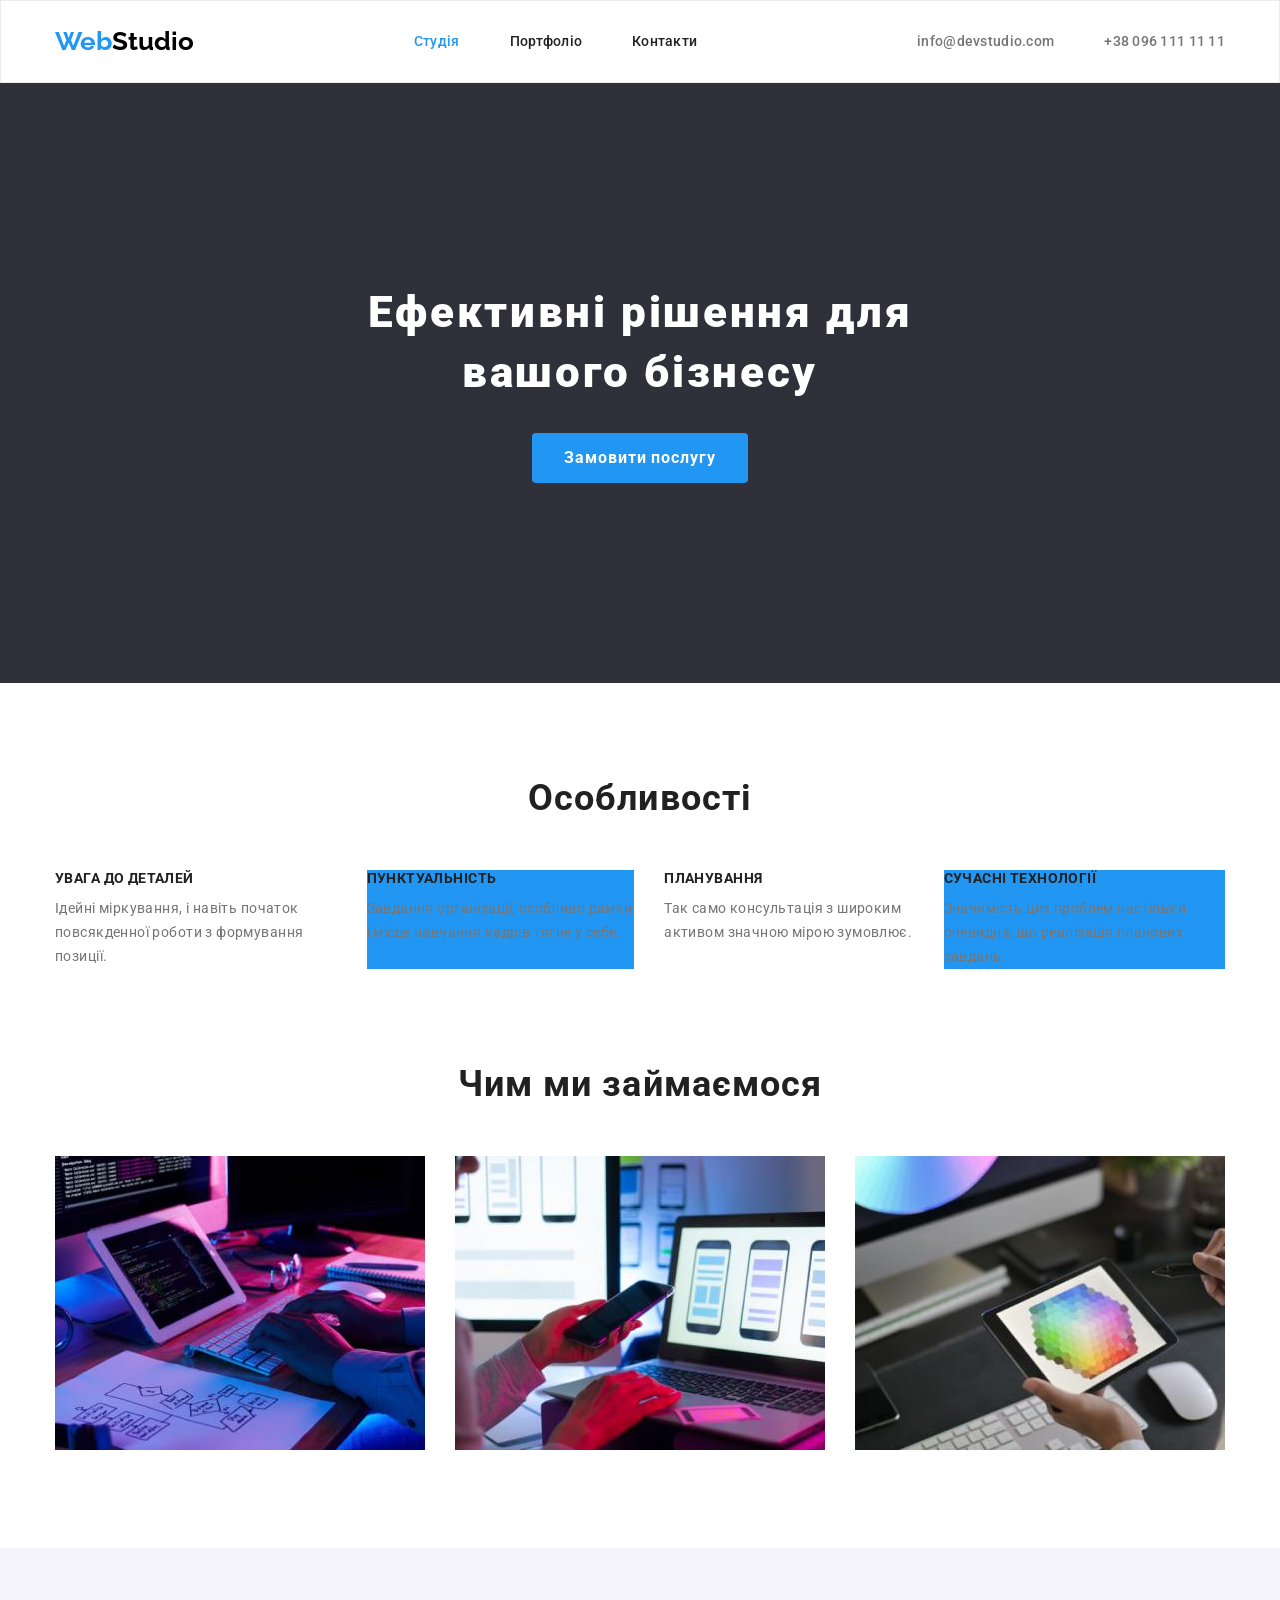
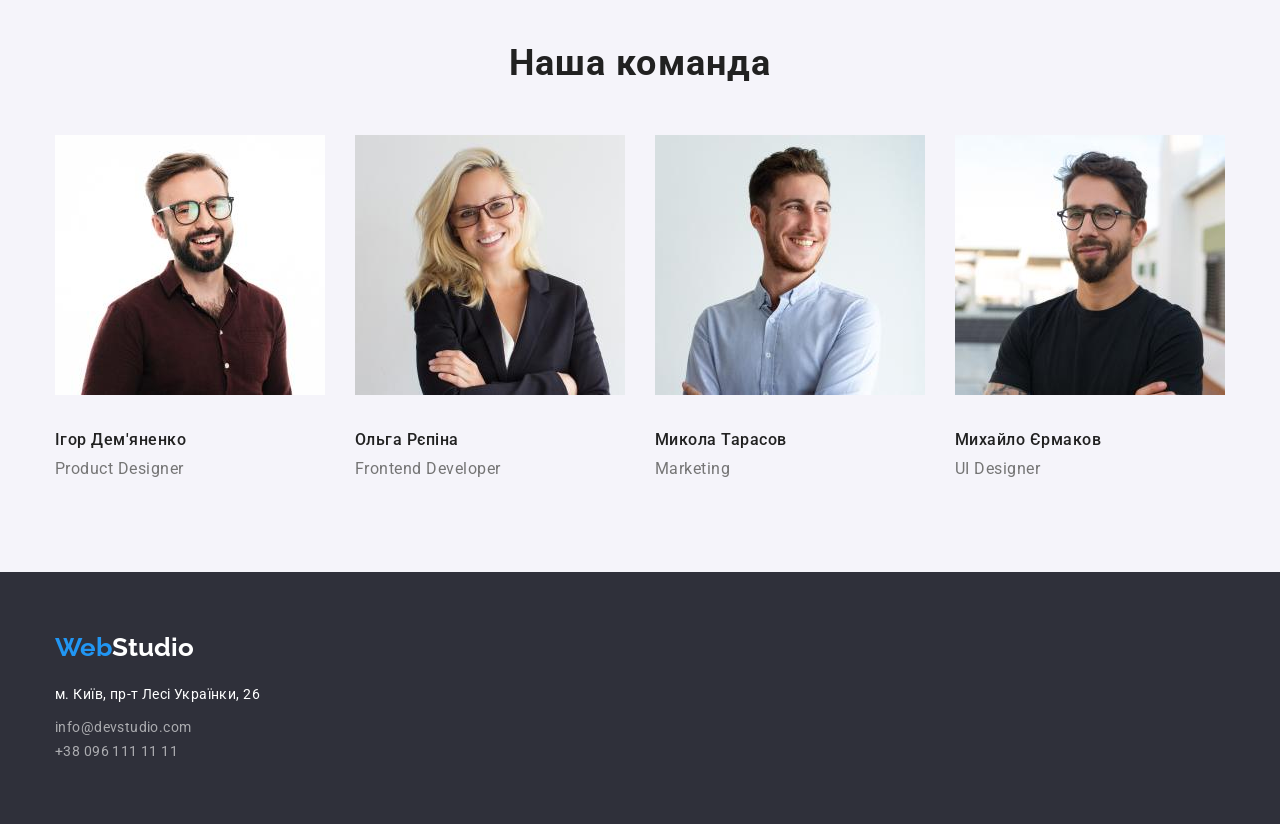
==== commit b10da259: "Окончание работы с block / flex (вечер 29.11.2024)" ====
--- a/index.html
+++ b/index.html
@@ -42,18 +42,24 @@
           ><span class="logo-blue">Web</span><span class="logo-black">Studio</span></a
         >
         <!-- Навигация - это ссылки на другие странички -->
-        <nav class="nav-site">
+        <nav>
           <ul class="nav-site list">
-            <li><a href="./index.html" class="link current">Студія</a></li>
-            <li><a href="./portfolio.html" class="link">Портфоліо</a></li>
-            <li><a href="" class="link">Контакти</a></li>
+            <li class="item">
+              <a href="./index.html" title="Основна сторінка" class="link current">Студія</a>
+            </li>
+            <li class="item">
+              <a href="./portfolio.html" title="Наші проекти" class="link">Портфоліо</a>
+            </li>
+            <li class="item"><a href="" title="Наші контакти" class="link">Контакти</a></li>
           </ul>
         </nav>
         <ul class="nav-adress list">
-          <li>
+          <li class="item">
             <a href="mailto:info@devstudio.com" title="Напиши" class="link">info@devstudio.com</a>
           </li>
-          <li><a href="tel:+380961111111" title="Подзвони" class="link">+38 096 111 11 11</a></li>
+          <li class="item">
+            <a href="tel:+380961111111" title="Подзвони" class="link">+38 096 111 11 11</a>
+          </li>
         </ul>
       </div>
     </header>
--- a/css/styles.css
+++ b/css/styles.css
@@ -97,19 +97,15 @@
 body {
   /* Обнуление внешних отступов для тела сайта */
   margin: 0px;
+
   background-color: var(--main-white-color);
   color: var(--main-text-color);
+
   font-family: 'Roboto', sans-serif;
   font-style: normal;
 }
 
 /* Утилиты */
-
-/* Класс для настройки ссылок - может быть вторым классом для тегов <a>  */
-.link {
-  /* Убрать подчеркивание для ссылки */
-  text-decoration: none;
-}
 
 /* Класс для настройки всех перечней - может быть вторым классом в тегах ul */
 .list {
@@ -133,15 +129,16 @@
 
 /* Верхняя строка - header */
 .page-header {
-  padding-top: 24px;
-  padding-bottom: 24px;
   border: var(--stroke-index-color) solid 1px;
 }
 
 .page-header .container {
   display: flex;
-  flex-direction: row;
+  /* Установка всех элементов в строку */
+  flex-direction: row;
+  /* Выравнивание всех элементов контейнера по второстепенной оси - по центру */
   align-items: center;
+  /* Выравнивание элементов по главной оси  */
   justify-content: space-between;
 }
 
@@ -154,6 +151,9 @@
   font-size: 26px;
   line-height: 1.2;
   letter-spacing: 3%;
+
+  /* Убрать подчеркивание для ссылки */
+  text-decoration: none;
 }
 /* Логотип - синяя часть текста */
 .logo-blue {
@@ -173,7 +173,8 @@
 .nav-site {
   display: flex;
   flex-direction: row;
-  gap: 50px;
+  /* Расстояние между пунктами меню навигации */
+  /* gap: 50px; */
 
   font-weight: 500;
   font-size: 14px;
@@ -181,8 +182,19 @@
   letter-spacing: 0.02em;
 }
 
+/* Расстояние между пунктами меню навигации */
+.nav-site .item:not(:last-child) {
+  margin-right: 50px;
+}
+
 .nav-site .link {
+  display: block;
+  padding-top: 32px;
+  padding-bottom: 32px;
+
   color: var(--second-text-color);
+  /* Убрать подчеркивание для ссылки */
+  text-decoration: none;
 }
 /* При наведении мышки или при получении фокуса */
 .nav-site .link:hover,
@@ -200,7 +212,8 @@
 .nav-adress {
   display: flex;
   flex-direction: row;
-  gap: 50px;
+  /* Расстояние между пунктами меню навигации */
+  /* gap: 50px; */
 
   font-weight: 500;
   font-size: 14px;
@@ -208,8 +221,20 @@
   letter-spacing: 0.02em;
 }
 .nav-adress .link {
+  display: block;
+  padding-top: 32px;
+  padding-bottom: 32px;
+
   color: var(--main-text-color);
-}
+  /* Убрать подчеркивание для ссылки */
+  text-decoration: none;
+}
+
+/* Расстояние между пунктами меню навигации - задаем через селектор соседа */
+.nav-adress .item + .item {
+  margin-left: 50px;
+}
+
 /* При наведении мышки или при получении фокуса */
 .nav-adress .link:hover,
 .nav-adress .link:focus {
@@ -227,7 +252,7 @@
   background-color: var(--background-grey-color);
 }
 .hero-title {
-  outline: tomato solid 1px;
+  /* outline: tomato solid 1px; */
   /* Обнуление внешних отступов, которые устанавлены для h1 по умолчанию */
   margin-top: 0;
   /* Расстояние до кнопки */
@@ -243,17 +268,20 @@
 }
 
 .hero-button {
-  color: var(--main-white-color);
-  background-color: var(--acsent-color);
-  /* Радиус скругления углов кнопки */
-  border-radius: 4px;
-  /* Обводка кнопки - отсутствует */
-  border: none;
   /* Внутренние отступы от края кнопки до текста */
   padding-left: 32px;
   padding-top: 10px;
   padding-right: 32px;
   padding-bottom: 10px;
+
+  /* Радиус скругления углов кнопки */
+  border-radius: 4px;
+  /* Обводка кнопки - отсутствует */
+  border: none;
+
+  color: var(--main-white-color);
+  background-color: var(--acsent-color);
+
   /* Шрифт названия кнопки */
   /* Для кнопки - обязательное указание шрифта или указание унаследования (по умолчанию, заданный ранее) */
   font-family: inherit;
@@ -286,12 +314,14 @@
 
 .section-title {
   margin-bottom: 50px;
+
+  color: var(--second-text-color);
+  font-weight: 700;
+  font-size: 36px;
+  line-height: 1.2;
+  letter-spacing: 0.03em;
+  /* Выравнивание текста по центру */
   text-align: center;
-  color: var(--second-text-color);
-  font-weight: 700;
-  font-size: 36px;
-  line-height: 1.2;
-  letter-spacing: 0.03em;
 }
 
 /* Только для секции Преимущества убирает вывод на экран заголовка */
@@ -302,20 +332,25 @@
 .feature-list {
   display: flex;
   flex-direction: row;
-  gap: 30px;
+  /* Расстояние между элементами - свойство gap - the gutters between grid rows and columns. */
+  /* gap: 30px; */
+  row-gap: 30px;
+  column-gap: 30px;
 }
 
 /* feature - Особливості - Преимущества */
 .feature-list .title {
   margin-bottom: 10px;
+
   color: var(--second-text-color);
+
   font-weight: 700;
   font-size: 14px;
   line-height: 1.2;
   letter-spacing: 0.03em;
 }
 
-/* Для всех єлементов списка Преимущества */
+/* Для всех четных элементов списка Преимущества */
 .feature-list > .item:nth-child(2n) {
   background-color: var(--acsent-color);
 }
@@ -353,7 +388,9 @@
 
 .team-list-item .name {
   margin-bottom: 10px;
+
   color: var(--second-text-color);
+
   font-weight: 500;
   font-size: 16px;
   line-height: 1.2;
@@ -369,36 +406,44 @@
 /* Portfolio */
 
 .portfolio-title {
+  color: var(--main-black-color);
+
+  /* Выравнивание текста по центру */
   text-align: center;
-  color: var(--main-black-color);
 }
 
 /* filter - Фильтры */
 .filter-title {
+  color: var(--main-black-color);
+
+  /* Выравнивание текста по центру */
   text-align: center;
-  color: var(--main-black-color);
 }
 
 .filter-list {
-  margin-bottom: 24px;
   display: flex;
   flex-direction: row;
   gap: 8px;
   justify-content: center;
+
+  margin-bottom: 24px;
 }
 
 .filter-button {
-  color: var(--second-text-color);
-  background-color: var(--background-section-color);
-  /* Радиус скругления углов кнопки */
-  border-radius: 4px;
-  /* Обводка кнопки - отсутствует */
-  border: none;
   /* Внутренние отступы от края кнопки до текста */
   padding-left: 22px;
   padding-top: 6px;
   padding-right: 22px;
   padding-bottom: 6px;
+
+  /* Радиус скругления углов кнопки */
+  border-radius: 4px;
+  /* Обводка кнопки - отсутствует */
+  border: none;
+
+  color: var(--second-text-color);
+  background-color: var(--background-section-color);
+
   /* Шрифт */
   /* Для кнопки - обязательное указание шрифта или указание унаследования (по умолчанию, заданный ранее) */
   font-family: inherit;
@@ -409,10 +454,11 @@
 }
 
 .filter-button:hover {
+  /* Вид курсора при наведении на кнопку */
+  cursor: pointer;
+
   color: var(--main-white-color);
   background-color: var(--acsent-color);
-  /* Вид курсора при наведении на кнопку */
-  cursor: pointer;
 }
 
 .filter-button.current {
@@ -422,8 +468,10 @@
 
 /* project - Проэкты */
 .project-title {
+  color: var(--main-black-color);
+
+  /* Выравнивание текста по центру */
   text-align: center;
-  color: var(--main-black-color);
 }
 
 .project-list {
@@ -435,21 +483,36 @@
   gap: 30px;
 }
 
+/* .project-item { */
+/* Масштабируемая ширина 1 карточки, если 3 карточки в строке и пробел (gap: 30px;) */
+/* flex-basis: calc((100% - 60px) / 3); */
+/* } */
+
 .project-link {
+  /* Делаем ссылку блочным элементом */
+  display: block;
+
+  /* Убираем подчеркивание для ссылки */
   text-decoration: none;
-  display: inline-block;
-  line-height: 0;
+}
+
+.project-photo {
+  /* Делаем картинку блочным элементом, убирая расстояние снизу 4px, установленное по умолчанию */
+  display: block;
 }
 
 .project-name-type {
   padding: 20px;
   border: var(--stroke-portfolio-color) solid 1px;
+
   text-align: left;
 }
 
 .project-name {
   margin-bottom: 4px;
+
   color: var(--second-text-color);
+
   /* Шрифт */
   font-weight: 700;
   font-size: 18px;
@@ -459,6 +522,7 @@
 
 .project-type {
   color: var(--main-text-color);
+
   /* Шрифт */
   font-weight: 400;
   font-size: 16px;
@@ -487,21 +551,33 @@
 address .description {
   margin-top: 20px;
   margin-bottom: 9px;
+
   color: var(--main-white-color);
 }
+
 /* Email */
 address .email {
   margin-bottom: 9px;
+
   color: var(--text-footer-tel-color);
-}
+
+  /* Убрать подчеркивание для ссылки */
+  text-decoration: none;
+}
+
 address .email:hover,
 address .email:focus {
   color: var(--acsent-color);
 }
+
 /* Телефон */
 address .tel {
   color: var(--text-footer-tel-color);
-}
+
+  /* Убрать подчеркивание для ссылки */
+  text-decoration: none;
+}
+
 address .tel:hover,
 address .tel:focus {
   color: var(--acsent-color);
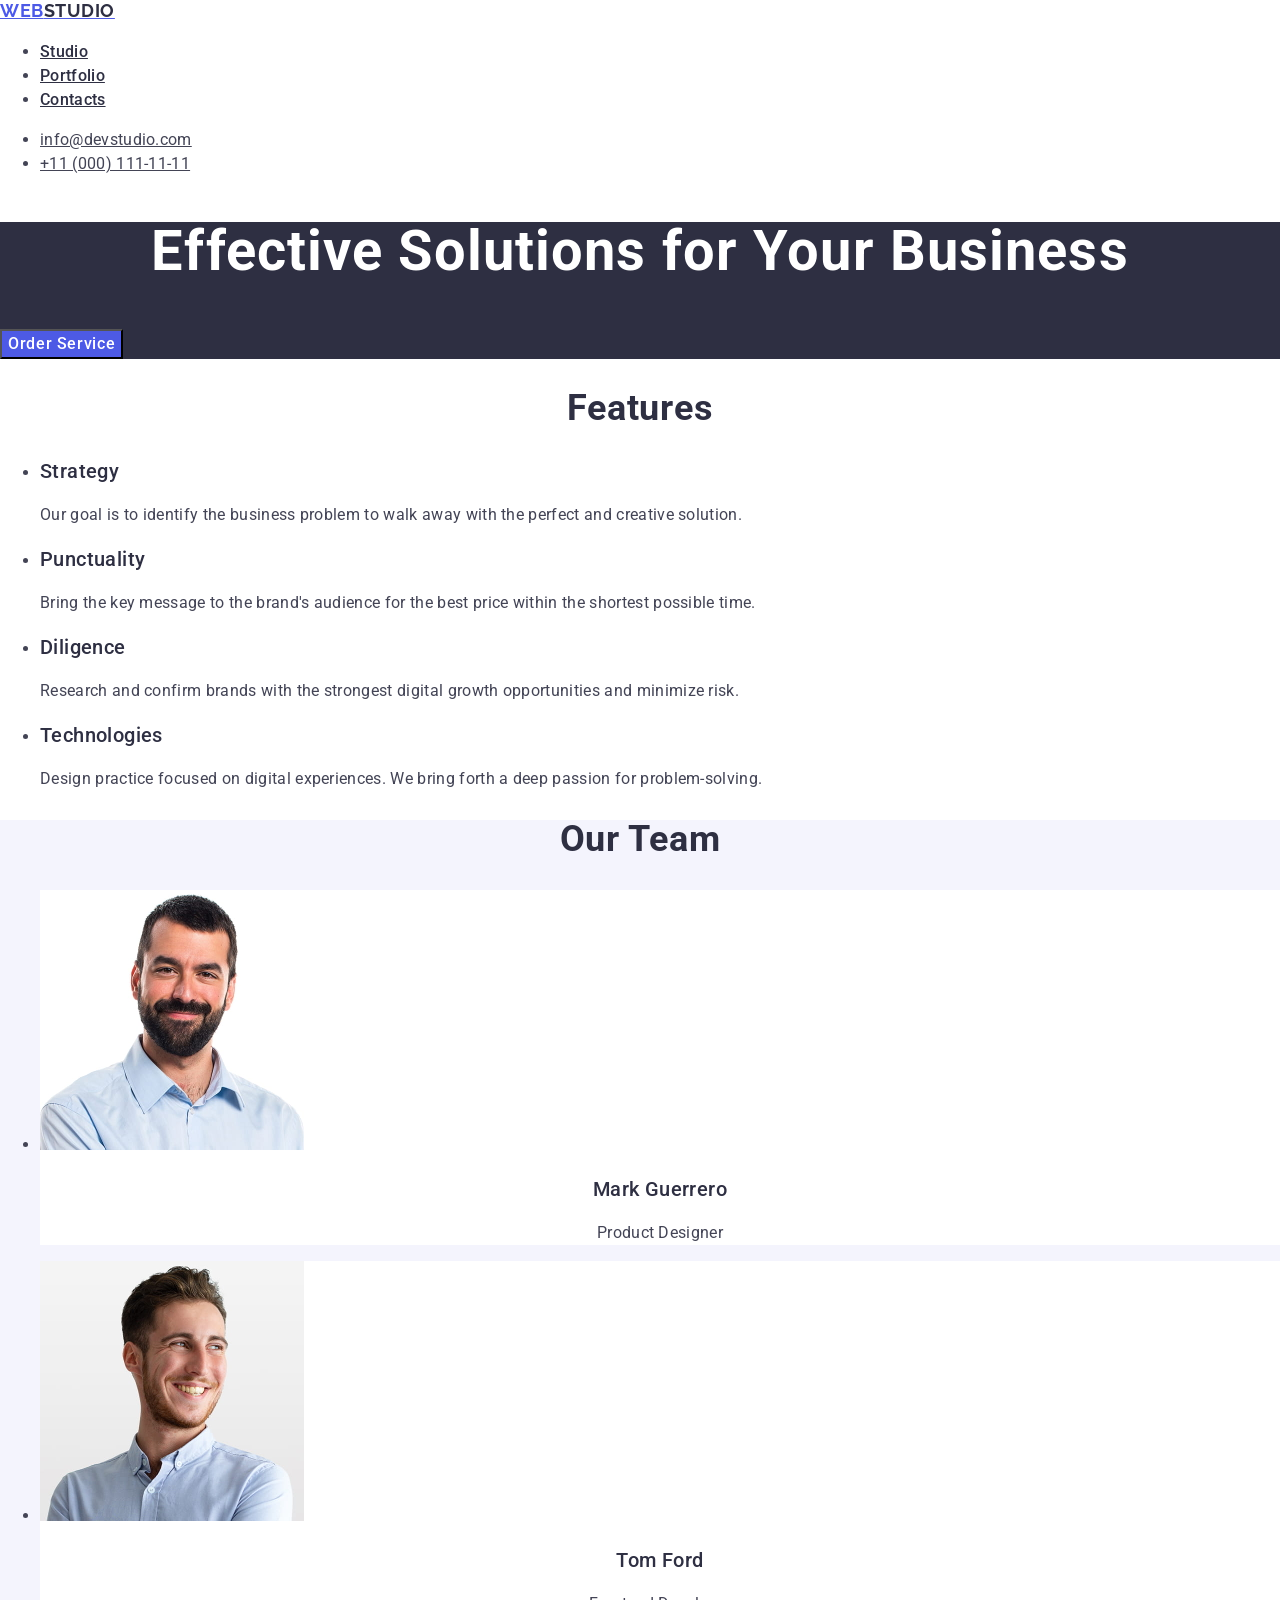
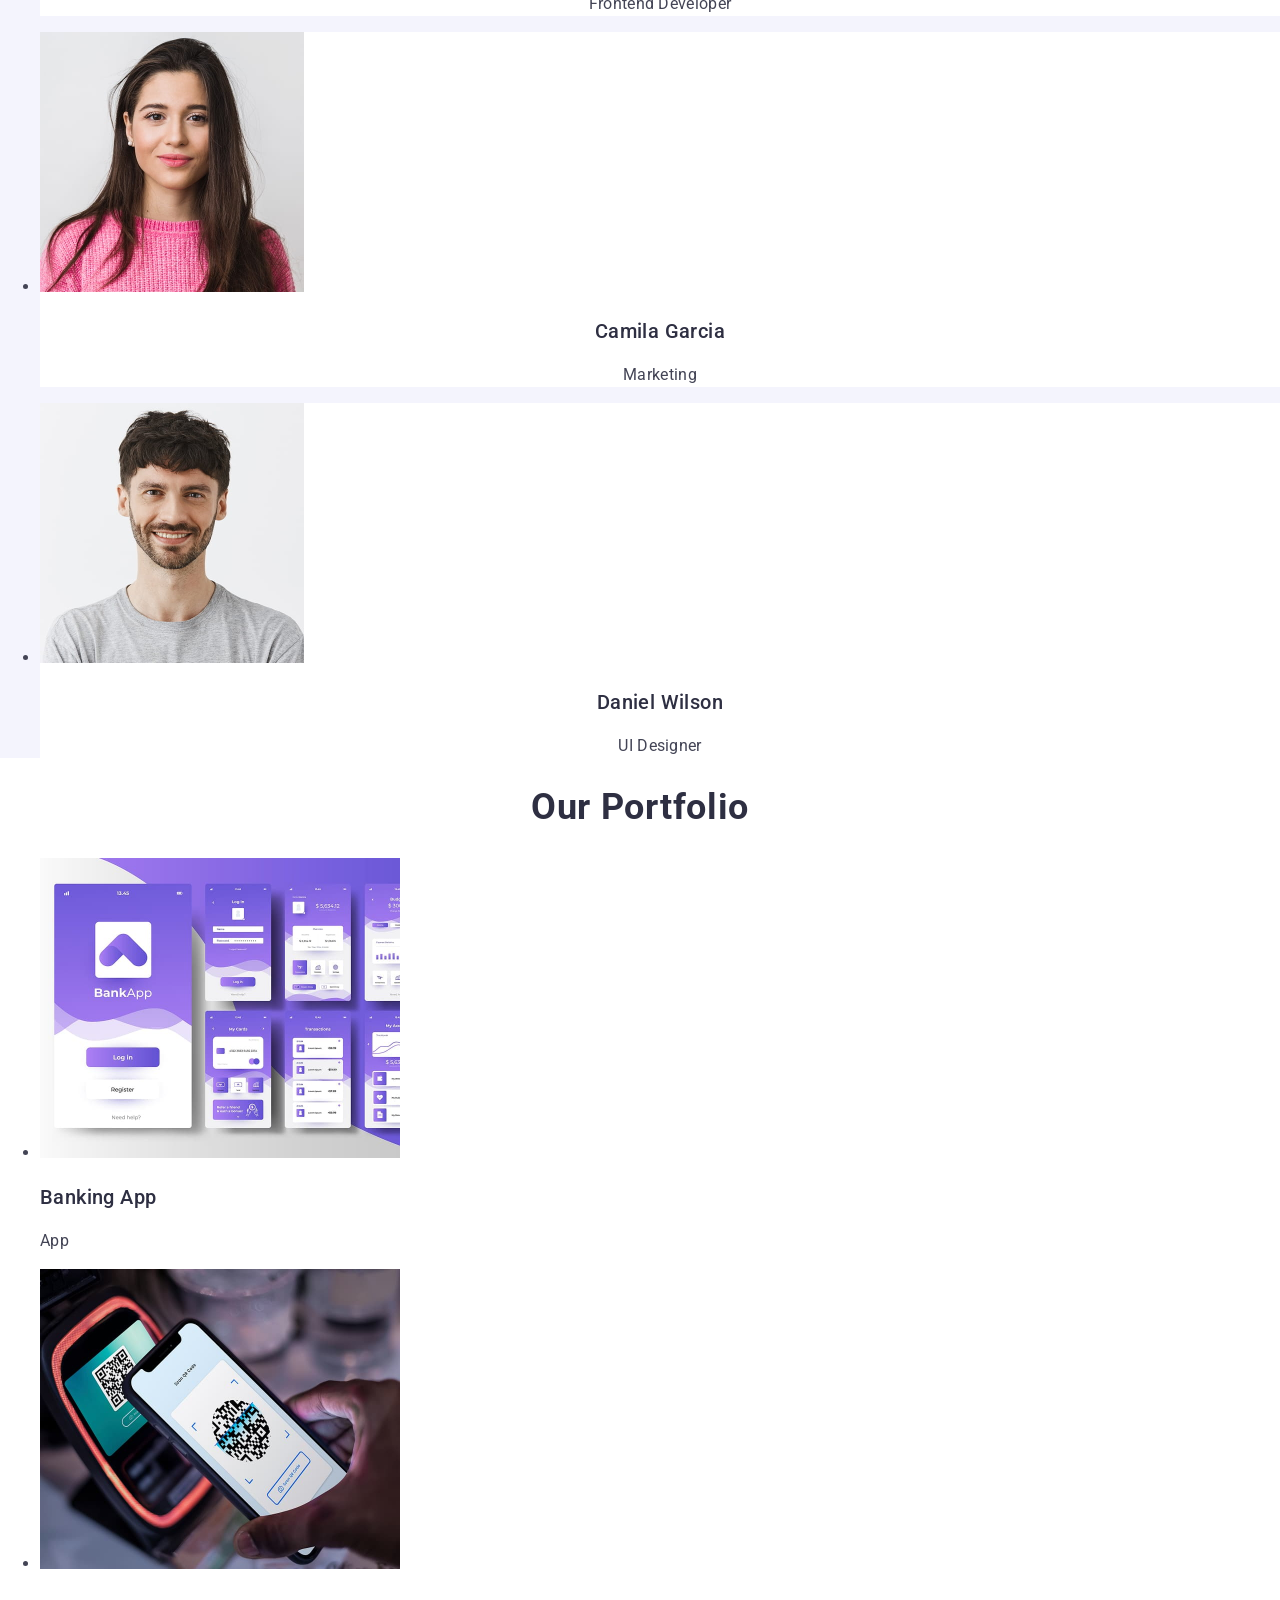
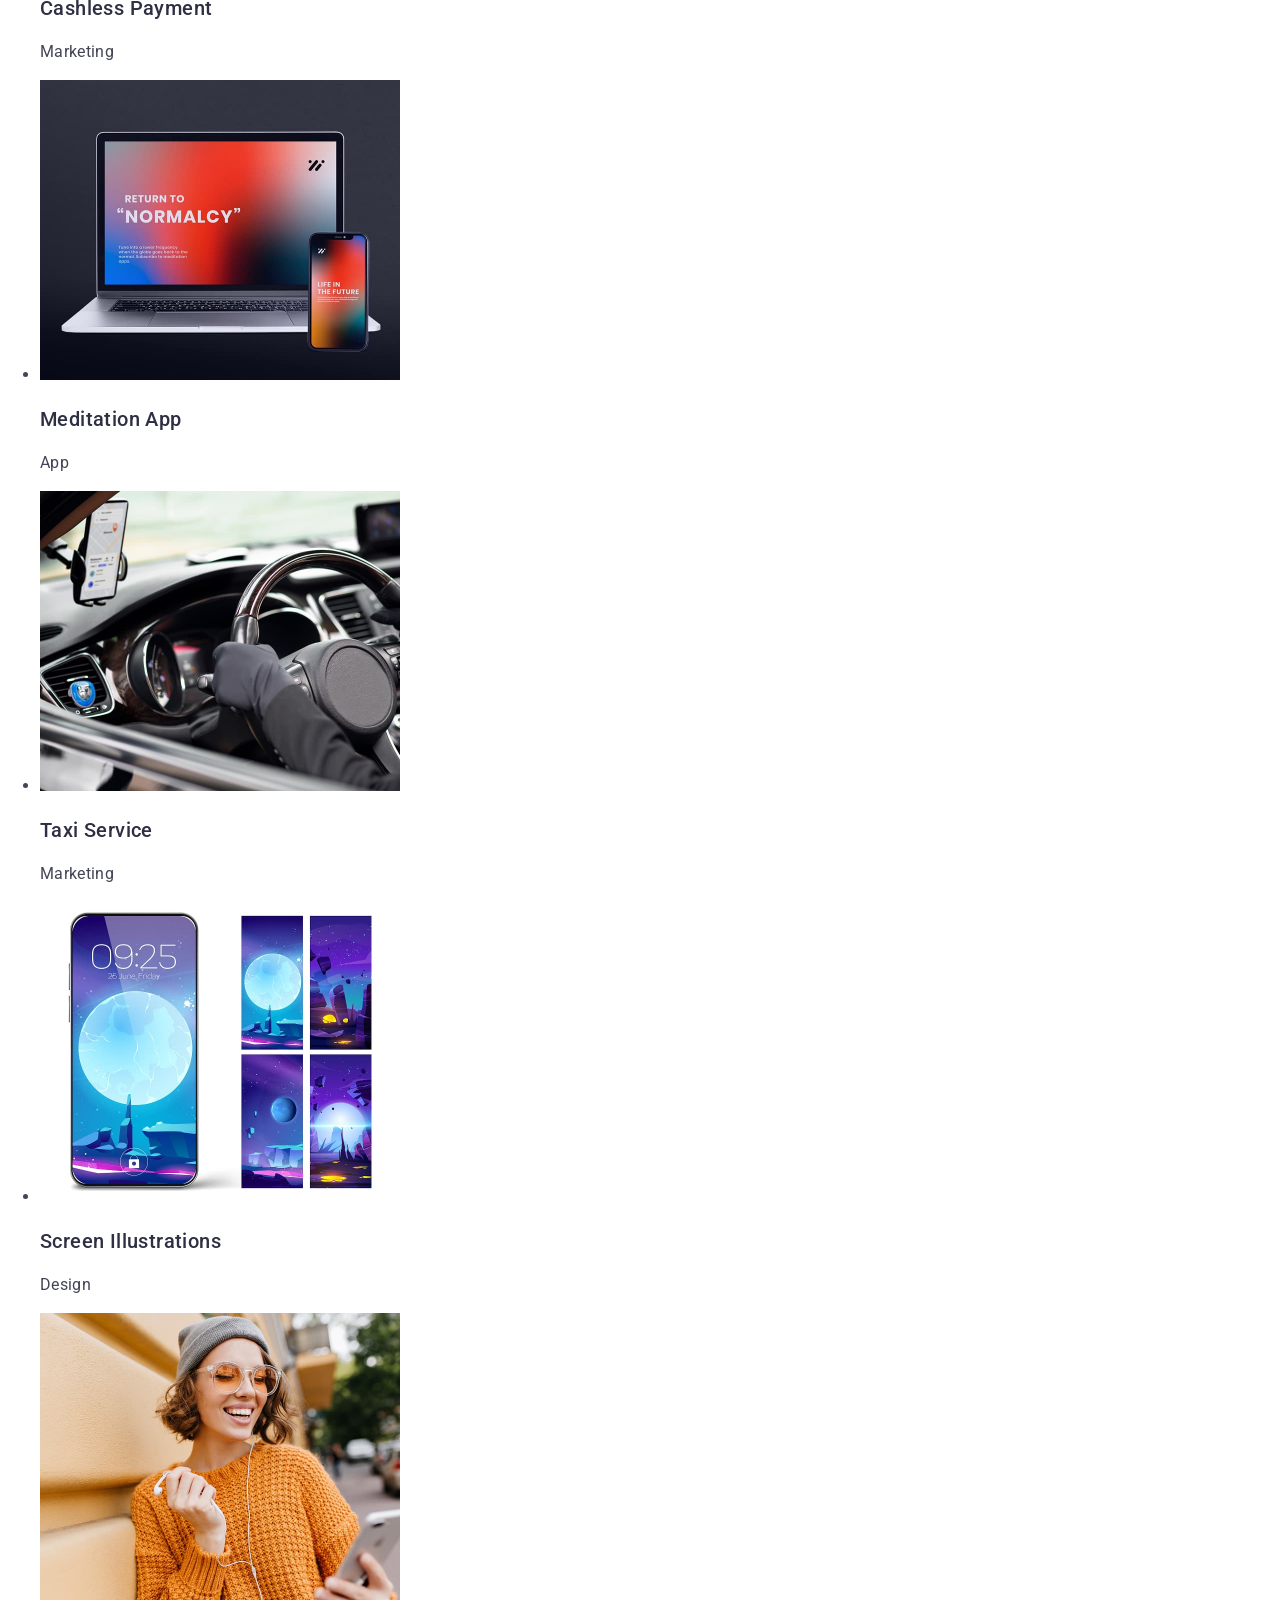
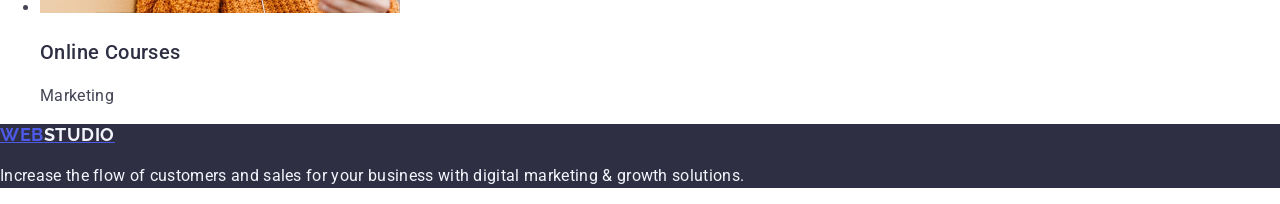
==== commit 2265b025: "01 - Add all files HW#2" ====
--- a/index.html
+++ b/index.html
@@ -1,219 +1,236 @@
 <!DOCTYPE html>
-<html lang="uk">
-  <!-- Главный язык документа -->
+<html lang="en">
+  <!-- Головна мова сайта -->
+  <!-- Main language of the document -->
   <head>
-    <!-- Кодировку страницы необходимо указать для того, чтобы браузер корректно отобразил текст -->
     <meta charset="UTF-8" />
-
-    <!-- Краткое описание содержания помогает поисковым системам лучше проиндексировать страницу -->
-    <meta name="description" content="Дизайн та розробка сайтів - Головна сторінка" />
-
-    <!-- -->
     <meta name="viewport" content="width=device-width, initial-scale=1.0" />
-
-    <!-- Заголовок страницы, который отображается во вкладке браузера -->
-    <!-- Текст заголовка содержит краткое описание содержимого веб-страницы -->
-    <!-- Длина заголовка должна быть не более 60 символов, чтобы полностью поместиться в заголовке -->
     <title>WebStudio</title>
-
-    <!-- Подключение шрифтов -->
+    <!-- Підключення шрифтів (crossorigin - для безпечної загрузки) -->
     <link rel="preconnect" href="https://fonts.googleapis.com" />
     <link rel="preconnect" href="https://fonts.gstatic.com" crossorigin />
     <link
-      href="https://fonts.googleapis.com/css2?family=Raleway:wght@700&family=Roboto:wght@400;500;700;900&display=swap"
+      href="https://fonts.googleapis.com/css2?family=Raleway:wght@700&family=Roboto:wght@400;500;700&display=swap"
       rel="stylesheet"
     />
 
-    <!-- подключается нормализатор стилей для всех браузеров - перед подключением остальных стилей -->
+    <!-- Спочатку підключаємо нормалізатор стилів -->
     <link
       rel="stylesheet"
-      href="https://cdnjs.cloudflare.com/ajax/libs/modern-normalize/1.0.0/modern-normalize.min.css"
+      href="https://cdnjs.cloudflare.com/ajax/libs/modern-normalize/3.0.1/modern-normalize.min.css"
     />
-
-    <!-- Подключение внешнего файла со стилями -->
+    <!-- Підключаємо стилі сайту -->
     <link rel="stylesheet" href="./css/styles.css" />
   </head>
   <body class="page">
-    <!-- Заголовок -->
+    <!-- Верхня лінія сайту -->
+    <!-- Top line of the site -->
     <header class="page-header">
-      <div class="container">
-        <!-- Ссылка - На основную страничку сайта -->
-        <a href="./index.html" title="Перехід на основну сторінку" class="logo link"
-          ><span class="logo-blue">Web</span><span class="logo-black">Studio</span></a
+      <!-- Навігація – це посилання на інші сторінки -->
+      <!-- Navigation is links to other pages -->
+      <nav class="nav">
+        <!-- Посилання - На основну сторінку сайту -->
+        <!-- Link - To the main page of the site -->
+        <a href="./index.html" class="logo"
+          >Web<span class="logo-end">Studio</span></a
         >
-        <!-- Навигация - это ссылки на другие странички -->
-        <nav>
-          <ul class="nav-site list">
-            <li class="item">
-              <a href="./index.html" title="Основна сторінка" class="link current">Студія</a>
-            </li>
-            <li class="item">
-              <a href="./portfolio.html" title="Наші проекти" class="link">Портфоліо</a>
-            </li>
-            <li class="item"><a href="" title="Наші контакти" class="link">Контакти</a></li>
-          </ul>
-        </nav>
-        <ul class="nav-adress list">
-          <li class="item">
-            <a href="mailto:info@devstudio.com" title="Напиши" class="link">info@devstudio.com</a>
-          </li>
-          <li class="item">
-            <a href="tel:+380961111111" title="Подзвони" class="link">+38 096 111 11 11</a>
-          </li>
-        </ul>
-      </div>
+
+        <ul class="main-menu">
+          <li class="menu-item"><a href="./index.html" class="menu-link">Studio</a></li>
+          <li class="menu-item"><a href="" class="menu-link">Portfolio</a></li>
+          <li class="menu-item"><a href="" class="menu-link">Contacts</a></li>
+        </ul>
+      </nav>
+
+      <address class="address">
+        <ul class="list">
+          <li>
+            <a href="mailto:info@devstudio.com"  class="link">info@devstudio.com</a>
+          </li>
+          <li>
+            <a href="tel:+110001111111" class="link">+11 (000) 111-11-11</a>
+          </li>
+        </ul>
+      </address>
     </header>
+
     <main>
-      <!-- Шапка -->
+      <!-- Секція - Понукання до дії -->
+      <!-- Section - Call to action -->
       <section class="hero">
-        <h1 class="hero-title">Ефективні рішення для <br />вашого бізнесу</h1>
-        <button type="button" class="hero-button">Замовити послугу</button>
-      </section>
-
-      <!-- Наши Преимущества -->
-      <section class="section no-padding-bottom">
-        <div class="feature container">
-          <h2 class="feature section-title" aria-label="Особливості">Особливості</h2>
-          <ul class="feature-list list">
-            <li class="item">
-              <h3 class="title">УВАГА ДО ДЕТАЛЕЙ</h3>
-              <p class="text">
-                Ідейні міркування, і навіть початок повсякденної роботи з формування позиції.
-              </p>
-            </li>
-            <li class="item">
-              <h3 class="title">ПУНКТУАЛЬНІСТЬ</h3>
-              <p class="text">
-                Завдання організації, особливо рамки і місце навчання кадрів тягне у себе.
-              </p>
-            </li>
-            <li class="item">
-              <h3 class="title">ПЛАНУВАННЯ</h3>
-              <p class="text">Так само консультація з широким активом значною мірою зумовлює.</p>
-            </li>
-            <li class="item">
-              <h3 class="title">СУЧАСНІ ТЕХНОЛОГІЇ</h3>
-              <p class="text">
-                Значимість цих проблем настільки очевидна, що реалізація планових завдань.
-              </p>
-            </li>
-          </ul>
-        </div>
-      </section>
-
-      <!-- Чем мы занимаемся -->
-      <section class="section work">
-        <div class="container">
-          <h2 class="section-title">Чим ми займаємося</h2>
-          <ul class="work-list list">
-            <li class="work-list-item">
-              <a href=""
-                ><img
-                  src="./images/type-work-1.jpg"
-                  alt="Вид роботи 1"
-                  width="370"
-                  height="294"
-                  class="link"
-              /></a>
-            </li>
-            <li class="work-list-item">
-              <a href=""
-                ><img
-                  src="./images/type-work-2.jpg"
-                  alt="Вид роботи 2"
-                  width="370"
-                  height="294"
-                  class="link"
-              /></a>
-            </li>
-            <li class="work-list-item">
-              <a href=""
-                ><img
-                  src="./images/type-work-3.jpg"
-                  alt="Вид роботи 3"
-                  width="370"
-                  height="294"
-                  class="link"
-              /></a>
-            </li>
-          </ul>
-        </div>
-      </section>
-
-      <!-- Наша команда-->
+        <h1 class="hero-title">Effective Solutions for Your Business</h1>
+        <button type="button" class="hero-button">Order Service</button>
+      </section>
+
+      <!-- Переваги -->
+      <!-- Features -->
+      <section class="section feature">
+        <h2 class="title">Features</h2>
+        <ul class="feature-list">
+          <!-- feature - 1 -->
+          <li class="feature-item">
+            <h3 class="feature-title">Strategy</h3>
+            <p class="feature-text">
+              Our goal is to identify the business problem to walk away with the
+              perfect and creative solution.
+            </p>
+          </li>
+          <!-- feature - 2 -->
+          <li class="feature-item">
+            <h3 class="feature-title">Punctuality</h3>
+            <p class="feature-text">
+              Bring the key message to the brand's audience for the best price
+              within the shortest possible time.
+            </p>
+          </li>
+          <!-- feature - 3 -->
+          <li class="feature-item">
+            <h3 class="feature-title">Diligence</h3>
+            <p class="feature-text">
+              Research and confirm brands with the strongest digital growth
+              opportunities and minimize risk.
+            </p>
+          </li>
+          <!-- feature - 4 -->
+          <li class="feature-item">
+            <h3 class="feature-title">Technologies</h3>
+            <p class="feature-text">
+              Design practice focused on digital experiences. We bring forth a
+              deep passion for problem-solving.
+            </p>
+          </li>
+        </ul>
+      </section>
+
+      <!-- Наша команда -->
+      <!-- Our Team -->
       <section class="section team">
-        <div class="container">
-          <h2 class="section-title">Наша команда</h2>
-          <ul class="team-list list">
-            <!-- team card 1 -->
-            <li class="team-list-item">
-              <img
-                src="./images/team-1.jpg"
-                alt="Фото Ігор Дем'яненко"
-                width="270"
-                height="260"
-                class="photo"
-              />
-              <h3 class="name">Ігор Дем'яненко</h3>
-              <p class="type-worker">Product Designer</p>
-            </li>
-            <!-- team card 2 -->
-            <li class="team-list-item">
-              <img
-                src="./images/team-2.jpg"
-                alt="Фото Ольга Рєпіна"
-                width="270"
-                height="260"
-                class="photo"
-              />
-              <h3 class="name">Ольга Рєпіна</h3>
-              <p class="type-worker">Frontend Developer</p>
-            </li>
-            <!-- team card 3 -->
-            <li class="team-list-item">
-              <img
-                src="./images/team-3.jpg"
-                alt="Фото Микола Тарасов"
-                width="270"
-                height="260"
-                class="photo"
-              />
-              <h3 class="name">Микола Тарасов</h3>
-              <p class="type-worker">Marketing</p>
-            </li>
-            <!-- team card 4 -->
-            <li class="team-list-item">
-              <img
-                src="./images/team-4.jpg"
-                alt="Фото Михайло Єрмаков"
-                width="270"
-                height="260"
-                class="photo"
-              />
-              <h3 class="name">Михайло Єрмаков</h3>
-              <p class="type-worker">UI Designer</p>
-            </li>
-          </ul>
-        </div>
+        <h2 class="title">Our Team</h2>
+        <ul class="card-list">
+          <!-- team card 1 -->
+          <li class="card-item">
+            <img class="card-img"
+              src="./images/teamcard-1.jpg"
+              alt="Photo Mark Guerrero"
+              width="264"
+            />
+            <h3 class="card-name">Mark Guerrero</h3>
+            <p class="card-position">Product Designer</p>
+          </li>
+          <!-- team card 2 -->
+          <li class="card-item">
+            <img class="card-img"
+              src="./images/teamcard-2.jpg"
+              alt="Photo Tom Ford"
+              width="264"
+            />
+            <h3 class="card-name">Tom Ford</h3>
+            <p class="card-position">Frontend Developer</p>
+          </li>
+          <!-- team card 3 -->
+          <li class="card-item">
+            <img class="card-img"
+              src="./images/teamcard-3.jpg"
+              alt="Photo Camila Garcia"
+              width="264"
+            />
+            <h3 class="card-name">Camila Garcia</h3>
+            <p class="card-position">Marketing</p>
+          </li>
+          <!-- team card 4 -->
+          <li class="card-item">
+            <img class="card-img"
+              src="./images/teamcard-4.jpg"
+              alt="Photo Daniel Wilson"
+              width="264"
+            />
+            <h3 class="card-name">Daniel Wilson</h3>
+            <p class="card-position">UI Designer</p>
+          </li>
+        </ul>
+      </section>
+
+      <!-- Наше портфоліо -->
+      <!-- Our Portfolio -->
+      <section class="section portfolio">
+        <h2 class="title">Our Portfolio</h2>
+        <ul class="project-list">
+          <!-- Project - 1 -->
+          <li class="project-item">
+            <img class="project-img"
+              src="./images/project-1.jpg"
+              alt="Project Banking App"
+              width="360"
+            />
+            <h3 class="project-title">Banking App</h3>
+            <p class="project-type">App</p>
+          </li>
+          <!-- Project - 2 -->
+          <li class="project-item">
+            <img class="project-img"
+              src="./images/project-2.jpg"
+              alt="Project Cashless Payment"
+              width="360"
+            />
+            <h3 class="project-title">Cashless Payment</h3>
+            <p class="project-type">Marketing</p>
+          </li>
+          <!-- Project - 3 -->
+          <li class="project-item">
+            <img class="project-img"
+              src="./images/project-3.jpg"
+              alt="Project Meditation App"
+              width="360"
+            />
+            <h3 class="project-title">Meditation App</h3>
+            <p class="project-type">App</p>
+          </li>
+          <!-- Project - 4 -->
+          <li class="project-item">
+            <img class="project-img"
+              src="./images/project-4.jpg"
+              alt="Project Taxi Service"
+              width="360"
+            />
+            <h3 class="project-title">Taxi Service</h3>
+            <p class="project-type">Marketing</p>
+          </li>
+          <!-- Project - 5 -->
+          <li class="project-item">
+            <img class="project-img"
+              src="./images/project-5.jpg"
+              alt="Project Screen Illustrations"
+              width="360"
+            />
+            <h3 class="project-title">Screen Illustrations</h3>
+            <p class="project-type">Design</p>
+          </li>
+          <!-- Project - 6 -->
+          <li class="project-item">
+            <img class="project-img"
+              src="./images/project-6.jpg"
+              alt="Project Online Courses"
+              width="360"
+            />
+            <h3 class="project-title">Online Courses</h3>
+            <p class="project-type">Marketing</p>
+          </li>
+        </ul>
       </section>
     </main>
 
-    <!-- Футер - подвал сайта -->
-    <footer>
-      <div class="container">
-        <a href="./index.html" title="Перехід на основну сторінку" class="logo link"
-          ><span class="logo-blue">Web</span><span class="logo-white">Studio</span></a
+    <!-- Футер -->
+    <!-- footer -->
+    <footer class="page-footer">
+        <!-- Посилання - На основну сторінку сайту -->
+        <!-- Link - To the main page of the site -->
+        <a href="./index.html" class="logo"
+          >Web<span class="logo-end">Studio</span></a
         >
-        <address>
-          <p class="description">м. Київ, пр-т Лесі Українки, 26</p>
-          <p>
-            <a href="mailto:info@devstudio.com" title="Напиши" class="email link"
-              >info@devstudio.com</a
-            >
-          </p>
-          <p><a href="tel:+380961111111" title="Подзвони" class="tel link">+38 096 111 11 11</a></p>
-        </address>
-      </div>
+      <p class="text-footer">
+        Increase the flow of customers and sales for your business with digital
+        marketing & growth solutions.
+      </p>
     </footer>
   </body>
 </html>
--- a/css/styles.css
+++ b/css/styles.css
@@ -1,584 +1,255 @@
-/* :root - специфичный аналог селектора <html> в CSS*/
-/* Указываются */
-/* CSS-переменные (кастомные свойства) */
-:root {
-  /* #757575 - p, header - a(email) и a(tel) - не активные */
-  --main-text-color: #757575;
-  /* #212121 - h2, h3, a(nav in header) - не активный*/
-  --second-text-color: #212121;
-  /* #2196F3 - logo, a(nav):hover, button(background)*/
-  --acsent-color: #2196f3;
-  /* #FFFFFF - background-page, h1, button(text), footer - logo, adress (почтовый адрес) */
-  --main-white-color: #ffffff;
-  /* #2F303A - background-hero, background-footer */
-  --background-grey-color: #2f303a;
-  /* #F5F4FA - background-section-team */
-  --background-section-color: #f5f4fa;
-  /* #000000 - logo(header)*/
-  --main-black-color: #000000;
-  /* rgba(255,255,255,0.6) - adress (tel,email) */
-  --text-footer-tel-color: rgba(255, 255, 255, 0.6);
-  /* #ECECEC - обводка-header + line в index.html (между header и main)*/
-  --stroke-index-color: #ececec;
-  /* #EEEEEE - обводка карточки в portfolio.html */
-  --stroke-portfolio-color: #eeeeee;
-}
-
-/* Палитра основных цветов */
-/* #757575 - p, a(email) и a(tel) - не активные */
-/* #212121 - h2, h3, a(nav in header) - не активный*/
-/* #2196F3 - logo, a(nav):hover, button(background)*/
-/* #FFFFFF - background-page, h1, button(text), footer - logo, adress (почтовый адрес) */
-/* #2F303A - background-hero, background-footer */
-/* #F5F4FA - background-section-team */
-/* #000000 - logo(header)*/
-/* rgba(255,255,255,0.6) - adress (tel,email) */
-/* #ECECEC - обводка-header + line в index.html (между header и main)*/
-/* #EEEEEE - обводка карточки в portfolio.html */
-
-/* Шрифты */
-
-.roboto-regular {
+/* Main styles */
+
+/* :root { */
+  /* Шрифти */
+  /* --font-family: 'Roboto', sans-serif; */
+  /* --second-family: 'Raleway', sans-serif; */
+
+  /* Кольори */
+  /* --iris: #4d5ae5; */
+  /* --ocean: #404bbf; */
+  /* --navy-blue: #2e2f42; */
+  /* --green: #31d0aa; */
+  /* --slate: #434455; */
+  /* --light-slate: #8e8f99; */
+  /* --cornflower: #e7e9fc; */
+  /* --cloud: #f4f4fd; */
+  /* --navy-blue-modal: rgba(46, 47, 66, 0.4); */
+  /* --grey: rgba(46, 47, 66, 0.7); */
+  /* --white: #fff; */
+  /* --dairy: #fcfcfc; */
+/* } */
+
+/* Глобальні стилі */
+body {
   font-family: 'Roboto', sans-serif;
+  font-size: 16px;
+  /* Інтерліньяж - міжрядковий інтервал */
+  line-height: 1.5;
+  /* Шнтервал між символами */
+  letter-spacing: 0.02em;
+  /* Колір основного тексту - стиль  slate  */
+  color: #434455;
+  background-color: #ffffff;
+
+}
+
+/* ul, */
+/* ol { */
+  /* Скидання дефолтних маркерів для списків */
+  /* list-style-type: none; */
+/* } */
+
+/* a { */
+  /* Скидання дефолтного підкреслення для посилань */
+  /* text-decoration: none; */
+/* } */
+
+/* Хедер сторінки - page-header */
+/* .page-header {} */
+
+
+/* Клас для всього логотипу */
+.logo {
+  /* Перевід тексту в верхній регістр */
+  text-transform: uppercase;
+  font-family: 'Raleway', sans-serif;
+  font-weight: 700;
+  font-size: 18px;
+  line-height: 1.17;
+  letter-spacing: 0.03em;
+   /* Колір тексту - стиль  iris  */
+  color: #4d5ae5;
+}
+
+/* Клас для другої частини логотипу в хедері */
+.page-header .logo-end {
+  /* Колір тексту - стиль  navy-blue  */
+  color: #2e2f42;
+}
+
+/* Клас для другої частини логотипу в футері */
+.page-footer .logo-end {
+  /* Колір  - стиль  cloud  */
+  color: #f4f4fd;
+}
+
+.menu-link {
+  font-weight: 500;
+  /* Колір тексту  - стиль  navy-blue  */
+  color: #2e2f42;
+}
+
+.menu-link:hover,
+.menu-link:focus {
+  /* Колір тексту - стиль  ocean  */
+  color: #404bbf;
+}
+
+
+.address {
+    /* Скидаємо дефолтне значення для стилю - курсив */
+  font-style: normal;
+}
+
+.address .link {
   font-weight: 400;
-  font-style: normal;
-}
-
-.roboto-medium {
-  font-family: 'Roboto', sans-serif;
-  font-weight: 500;
-  font-style: normal;
-}
-
-.roboto-bold {
-  font-family: 'Roboto', sans-serif;
+  font-size: 16px;
+  /* Колір тексту посилань - стиль  slate  */
+  color: #434455;
+}
+
+.address .link:hover,
+.address .link:focus {
+  /* Колір - стиль  ocean  */
+  color: #404bbf;
+}
+
+
+/* Cекція  hero  */
+.hero {
+  /* Колір - стиль  navy-blue  */
+  background-color: #2e2f42;
+}
+
+/* Заголовок */
+.hero-title {
+  /* Текст - стиль Header 1 */
   font-weight: 700;
-  font-style: normal;
-}
-
-.roboto-black {
-  font-family: 'Roboto', sans-serif;
-  font-weight: 900;
-  font-style: normal;
-}
-
-.raleway {
-  font-family: 'Raleway', sans-serif;
-  font-optical-sizing: auto;
-  font-weight: 700;
-  font-style: normal;
-}
-
-/* Задание всем элементам свойства box-sizing: border-box; */
-html {
-  box-sizing: border-box;
-}
-
-/* Наследование свойств для элемента от ближайшего предка */
-*,
-*::before,
-*::after {
-  box-sizing: inherit;
-}
-
-/* Обнуление отступов для заголовков и абзаца */
-h1,
-h2,
-h3,
-h4,
-h5,
-h6,
-p {
-  margin: 0;
-  padding: 0;
-}
-
-/* Тело сайта */
-body {
-  /* Обнуление внешних отступов для тела сайта */
-  margin: 0px;
-
-  background-color: var(--main-white-color);
-  color: var(--main-text-color);
-
-  font-family: 'Roboto', sans-serif;
-  font-style: normal;
-}
-
-/* Утилиты */
-
-/* Класс для настройки всех перечней - может быть вторым классом в тегах ul */
-.list {
-  /* Сбросить все отступы по умолчанию */
-  margin: 0;
-  padding: 0;
-  /* Убрать первые точечки в неупорядоченном списке */
-  list-style: none;
-}
-
-/* Это класс, который ограничивает контент размером сетки и устанавливает отступы */
-.container {
-  margin-left: auto;
-  margin-right: auto;
-  width: 1200px;
-  padding-top: 0px;
-  padding-right: 15px;
-  padding-bottom: 0px;
-  padding-left: 15px;
-}
-
-/* Верхняя строка - header */
-.page-header {
-  border: var(--stroke-index-color) solid 1px;
-}
-
-.page-header .container {
-  display: flex;
-  /* Установка всех элементов в строку */
-  flex-direction: row;
-  /* Выравнивание всех элементов контейнера по второстепенной оси - по центру */
-  align-items: center;
-  /* Выравнивание элементов по главной оси  */
-  justify-content: space-between;
-}
-
-/* Логотип - общие свойства */
-.logo {
-  font-family: 'Raleway', sans-serif;
-  font-optical-sizing: auto;
-  font-weight: 700;
-  font-style: normal;
-  font-size: 26px;
-  line-height: 1.2;
-  letter-spacing: 3%;
-
-  /* Убрать подчеркивание для ссылки */
-  text-decoration: none;
-}
-/* Логотип - синяя часть текста */
-.logo-blue {
-  color: var(--acsent-color);
-}
-/* Логотип - черная часть текста - в header */
-.logo-black {
-  color: var(--main-black-color);
-}
-/* Логотип - белая часть текста - в footer */
-.logo-white {
-  color: var(--main-white-color);
-}
-
-/* Стилизация header */
-/* Стилизация меню .nav-site */
-.nav-site {
-  display: flex;
-  flex-direction: row;
-  /* Расстояние между пунктами меню навигации */
-  /* gap: 50px; */
-
-  font-weight: 500;
-  font-size: 14px;
-  line-height: 1.2;
-  letter-spacing: 0.02em;
-}
-
-/* Расстояние между пунктами меню навигации */
-.nav-site .item:not(:last-child) {
-  margin-right: 50px;
-}
-
-.nav-site .link {
-  display: block;
-  padding-top: 32px;
-  padding-bottom: 32px;
-
-  color: var(--second-text-color);
-  /* Убрать подчеркивание для ссылки */
-  text-decoration: none;
-}
-/* При наведении мышки или при получении фокуса */
-.nav-site .link:hover,
-.nav-site .link:focus {
-  color: var(--acsent-color);
-}
-
-/* Правило - другой цвет ссылки , если ссылка указывает на текущую страницу */
-/* Обязательно .link.current БЕЗ ПРОБЕЛА, тогда применяется class="link current" */
-.nav-site .link.current {
-  color: var(--acsent-color);
-}
-
-/* Стилизация меню .nav-adress */
-.nav-adress {
-  display: flex;
-  flex-direction: row;
-  /* Расстояние между пунктами меню навигации */
-  /* gap: 50px; */
-
-  font-weight: 500;
-  font-size: 14px;
-  line-height: 1.2;
-  letter-spacing: 0.02em;
-}
-.nav-adress .link {
-  display: block;
-  padding-top: 32px;
-  padding-bottom: 32px;
-
-  color: var(--main-text-color);
-  /* Убрать подчеркивание для ссылки */
-  text-decoration: none;
-}
-
-/* Расстояние между пунктами меню навигации - задаем через селектор соседа */
-.nav-adress .item + .item {
-  margin-left: 50px;
-}
-
-/* При наведении мышки или при получении фокуса */
-.nav-adress .link:hover,
-.nav-adress .link:focus {
-  color: var(--acsent-color);
-}
-
-/* hero - Приветствие к кнопкой call-to-action */
-.hero {
-  /* Выравнивание заголовка и кнопки по центру */
-  text-align: center;
-  /* Внутренние отступы */
-  padding-top: 200px;
-  padding-bottom: 200px;
-
-  background-color: var(--background-grey-color);
-}
-.hero-title {
-  /* outline: tomato solid 1px; */
-  /* Обнуление внешних отступов, которые устанавлены для h1 по умолчанию */
-  margin-top: 0;
-  /* Расстояние до кнопки */
-  margin-bottom: 30px;
-
-  color: var(--main-white-color);
-  font-weight: 900;
-  font-size: 44px;
-  line-height: 1.363;
-  letter-spacing: 0.06em;
-  /* Выравнивание этого текстового блока по центру */
-  text-align: center;
-}
-
+  font-size: 56px;
+  line-height: 1.07;
+  letter-spacing: 0.02em;
+  text-align: center;
+  /* Колір - стиль  white  */
+  color: #ffffff;
+}
+
+/* Кнопка */
 .hero-button {
-  /* Внутренние отступы от края кнопки до текста */
-  padding-left: 32px;
-  padding-top: 10px;
-  padding-right: 32px;
-  padding-bottom: 10px;
-
-  /* Радиус скругления углов кнопки */
-  border-radius: 4px;
-  /* Обводка кнопки - отсутствует */
-  border: none;
-
-  color: var(--main-white-color);
-  background-color: var(--acsent-color);
-
-  /* Шрифт названия кнопки */
-  /* Для кнопки - обязательное указание шрифта или указание унаследования (по умолчанию, заданный ранее) */
-  font-family: inherit;
-  font-weight: 700;
+
+  /* Шрифт тексту кнопки */
+  font-weight: 500;
   font-size: 16px;
-  line-height: 1.875; /* 30 px*/
-  letter-spacing: 0.06em;
-}
-
-.hero-button:hover {
-  /* Вид курсора при наведении на кнопку */
+  line-height: 1.5 ;
+  letter-spacing: 0.04em;
+
+  /* Колір тексту  - стиль  white  */
+  color: #ffffff;
+  /* Колір - стиль  iris  */
+  background-color: #4d5ae5;
+  /* Тип курсора */
   cursor: pointer;
 }
 
-.hero-button:active {
-  /* Меняется цвет фона кнопки при нажатии на кнопку */
-  background-color: var(--main-black-color);
-}
-
-/* Секции  */
-
-.section {
-  padding-top: 94px;
-  padding-bottom: 94px;
-}
-
-.section.no-padding-bottom {
-  padding-bottom: 0;
-}
-
-.section-title {
-  margin-bottom: 50px;
-
-  color: var(--second-text-color);
+.hero-button:hover,
+.hero-button:focus {
+  /* Колір - стиль  ocean  */
+  background-color: #404bbf;
+}
+
+/* Стилі для всіх секцій */
+/* .section {} */
+
+/* Заголовки секцій - клас Header 2 */
+.section .title {
+  /* Визначення стилю написання тексту */
+  text-transform: capitalize;
+
   font-weight: 700;
   font-size: 36px;
+  line-height: 1.11;
+  letter-spacing: 0.02em;
+  text-align: center;
+  /* Колір - стиль  navy-blue  */
+  color: #2e2f42;
+}
+
+
+/* Секція  Features  */
+/* .feature-list {} */
+
+/* .feature-item {} */
+
+/* Підзаголовки секцій */
+.feature-title {
+  /* Текстовий стиль - Header 3 */
+  font-weight: 500;
+  font-size: 20px;
   line-height: 1.2;
-  letter-spacing: 0.03em;
-  /* Выравнивание текста по центру */
-  text-align: center;
-}
-
-/* Только для секции Преимущества убирает вывод на экран заголовка */
-/* .section-title.feature {
-  visibility: hidden;
-}  */
-
-.feature-list {
-  display: flex;
-  flex-direction: row;
-  /* Расстояние между элементами - свойство gap - the gutters between grid rows and columns. */
-  /* gap: 30px; */
-  row-gap: 30px;
-  column-gap: 30px;
-}
-
-/* feature - Особливості - Преимущества */
-.feature-list .title {
-  margin-bottom: 10px;
-
-  color: var(--second-text-color);
-
-  font-weight: 700;
-  font-size: 14px;
+  letter-spacing: 0.02em;
+  /* Колір  - стиль  navy-blue  */
+  color: #2e2f42;
+}
+
+/* .feature-text {} */
+
+.section.team {
+  /* Колір  - стиль  cloud  */
+  background-color: #f4f4fd;
+}
+
+
+
+/* Секція  Our Team  */
+/* .card-list {} */
+
+.card-item {
+    /* Колір - стиль  white  */
+  background-color: #ffffff;
+}
+
+/* .card-img {} */
+
+.card-name {
+  /* Текстовий стиль - Header 3 */
+  font-weight: 500;
+  font-size: 20px;
   line-height: 1.2;
-  letter-spacing: 0.03em;
-}
-
-/* Для всех четных элементов списка Преимущества */
-.feature-list > .item:nth-child(2n) {
-  background-color: var(--acsent-color);
-}
-
-.feature-list .text {
-  font-weight: 400;
-  font-size: 14px;
-  line-height: 1.71428; /* 24px */
-  letter-spacing: 0.03em;
-}
-
-/* work - Роботи */
-.work-list {
-  display: flex;
-  flex-direction: row;
-  /* Расстояние между видами работ  */
-  gap: 30px;
-}
-
-/* team - Команда */
-.team {
-  background-color: var(--background-section-color);
-}
-
-.team .team-list {
-  display: flex;
-  flex-direction: row;
-  /* Расстояние между карточками работников */
-  gap: 30px;
-}
-
-.team-list-item .photo {
-  margin-bottom: 30px;
-}
-
-.team-list-item .name {
-  margin-bottom: 10px;
-
-  color: var(--second-text-color);
-
-  font-weight: 500;
-  font-size: 16px;
+  letter-spacing: 0.02em;
+  text-align: center;
+  /* Колір - стиль  navy-blue  */
+  color: #2e2f42;
+}
+
+.card-position {
+  text-align: center;
+}
+
+
+/* Секція  Our Portfolio  */
+
+/* .project-list {} */
+
+/* .project-item {} */
+
+/* .project-img {} */
+
+.project-title {
+    /* Текстовий стиль - Header 3 */
+  font-weight: 500;
+  font-size: 20px;
   line-height: 1.2;
-  letter-spacing: 0.03em;
-}
-.team-list-item .type-worker {
-  font-weight: 400;
-  font-size: 16px;
-  line-height: 1.2;
-  letter-spacing: 0.03em;
-}
-
-/* Portfolio */
-
-.portfolio-title {
-  color: var(--main-black-color);
-
-  /* Выравнивание текста по центру */
-  text-align: center;
-}
-
-/* filter - Фильтры */
-.filter-title {
-  color: var(--main-black-color);
-
-  /* Выравнивание текста по центру */
-  text-align: center;
-}
-
-.filter-list {
-  display: flex;
-  flex-direction: row;
-  gap: 8px;
-  justify-content: center;
-
-  margin-bottom: 24px;
-}
-
-.filter-button {
-  /* Внутренние отступы от края кнопки до текста */
-  padding-left: 22px;
-  padding-top: 6px;
-  padding-right: 22px;
-  padding-bottom: 6px;
-
-  /* Радиус скругления углов кнопки */
-  border-radius: 4px;
-  /* Обводка кнопки - отсутствует */
-  border: none;
-
-  color: var(--second-text-color);
-  background-color: var(--background-section-color);
-
-  /* Шрифт */
-  /* Для кнопки - обязательное указание шрифта или указание унаследования (по умолчанию, заданный ранее) */
-  font-family: inherit;
-  font-weight: 500;
-  font-size: 16px;
-  line-height: 1.625; /* 26px */
-  letter-spacing: 0.03em;
-}
-
-.filter-button:hover {
-  /* Вид курсора при наведении на кнопку */
-  cursor: pointer;
-
-  color: var(--main-white-color);
-  background-color: var(--acsent-color);
-}
-
-.filter-button.current {
-  color: var(--main-white-color);
-  background-color: var(--acsent-color);
-}
-
-/* project - Проэкты */
-.project-title {
-  color: var(--main-black-color);
-
-  /* Выравнивание текста по центру */
-  text-align: center;
-}
-
-.project-list {
-  display: flex;
-  flex-direction: row;
-  /* Если элементы не вмещаются в строку, то они перепрыгивают на следующую строку */
-  flex-wrap: wrap;
-  /* Расстояние между карточками (вертикальное и горизонтальное - одинаковое */
-  gap: 30px;
-}
-
-/* .project-item { */
-/* Масштабируемая ширина 1 карточки, если 3 карточки в строке и пробел (gap: 30px;) */
-/* flex-basis: calc((100% - 60px) / 3); */
-/* } */
-
-.project-link {
-  /* Делаем ссылку блочным элементом */
-  display: block;
-
-  /* Убираем подчеркивание для ссылки */
-  text-decoration: none;
-}
-
-.project-photo {
-  /* Делаем картинку блочным элементом, убирая расстояние снизу 4px, установленное по умолчанию */
-  display: block;
-}
-
-.project-name-type {
-  padding: 20px;
-  border: var(--stroke-portfolio-color) solid 1px;
-
-  text-align: left;
-}
-
-.project-name {
-  margin-bottom: 4px;
-
-  color: var(--second-text-color);
-
-  /* Шрифт */
-  font-weight: 700;
-  font-size: 18px;
-  line-height: 2; /* 36px */
-  letter-spacing: 0.06em;
-}
-
-.project-type {
-  color: var(--main-text-color);
-
-  /* Шрифт */
-  font-weight: 400;
-  font-size: 16px;
-  line-height: 1.875; /* 30px */
-  letter-spacing: 0.03em;
-}
-
-/* footer */
-footer {
-  background-color: var(--background-grey-color);
-}
-
-footer .container {
-  padding-top: 60px;
-  padding-bottom: 60px;
-}
-
-/* Почтовый адрес */
-address {
-  font-style: normal;
-  font-weight: 400;
-  font-size: 14px;
-  line-height: 1.71428; /* 24px */
-  letter-spacing: 0.03em;
-}
-address .description {
-  margin-top: 20px;
-  margin-bottom: 9px;
-
-  color: var(--main-white-color);
-}
-
-/* Email */
-address .email {
-  margin-bottom: 9px;
-
-  color: var(--text-footer-tel-color);
-
-  /* Убрать подчеркивание для ссылки */
-  text-decoration: none;
-}
-
-address .email:hover,
-address .email:focus {
-  color: var(--acsent-color);
-}
-
-/* Телефон */
-address .tel {
-  color: var(--text-footer-tel-color);
-
-  /* Убрать подчеркивание для ссылки */
-  text-decoration: none;
-}
-
-address .tel:hover,
-address .tel:focus {
-  color: var(--acsent-color);
-}
+  letter-spacing: 0.02em;
+  /* text-align: center; */
+  /* Колір - стиль  navy-blue  */
+  color: #2e2f42;
+}
+
+/* .project-type {} */
+
+/* Футер сторінки - page-footer */
+.page-footer {
+  /* Колір   - стиль  navy-blue  */
+  background-color: #2e2f42;
+}
+
+.page-footer .link.logo {
+  /* Колір   - стиль  cloud  */
+  color: #f4f4fd;
+}
+
+.text-footer {
+  /* Колір   - стиль  cloud  */
+  color: #f4f4fd;
+}
+
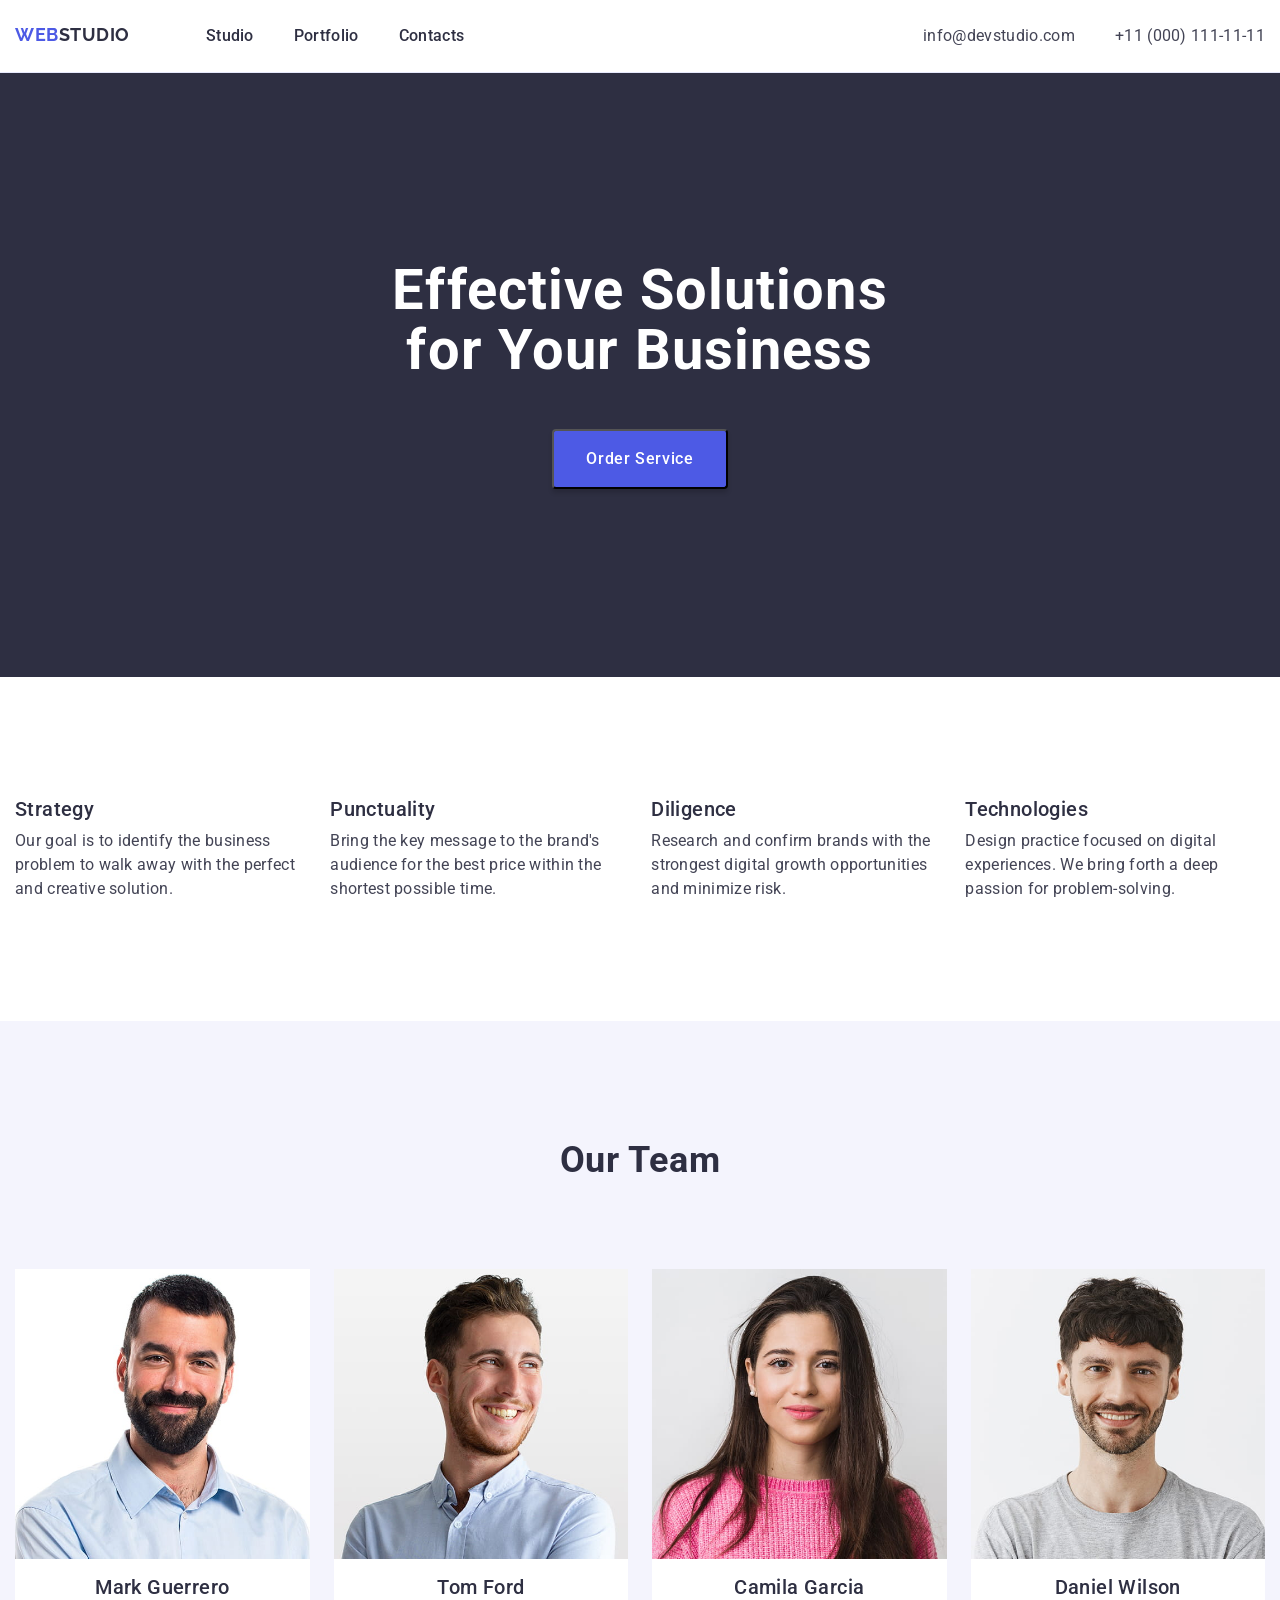
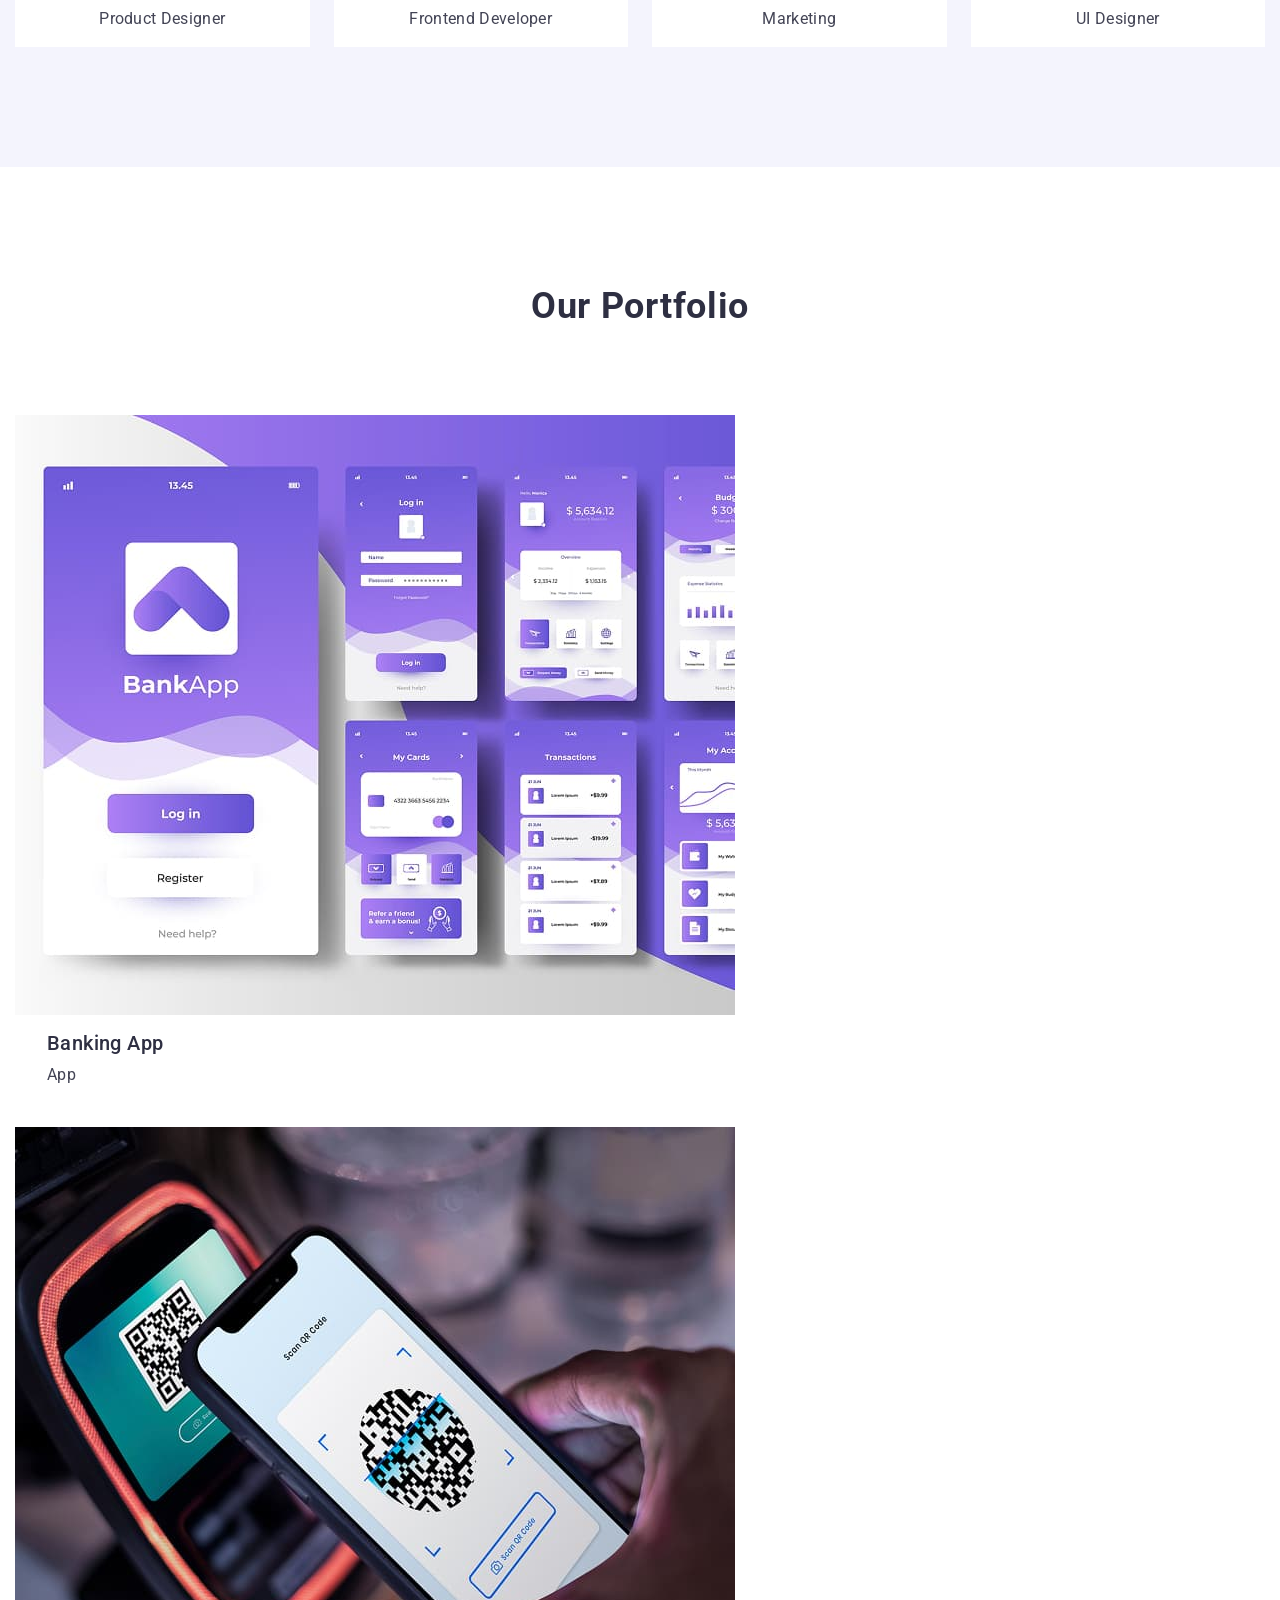
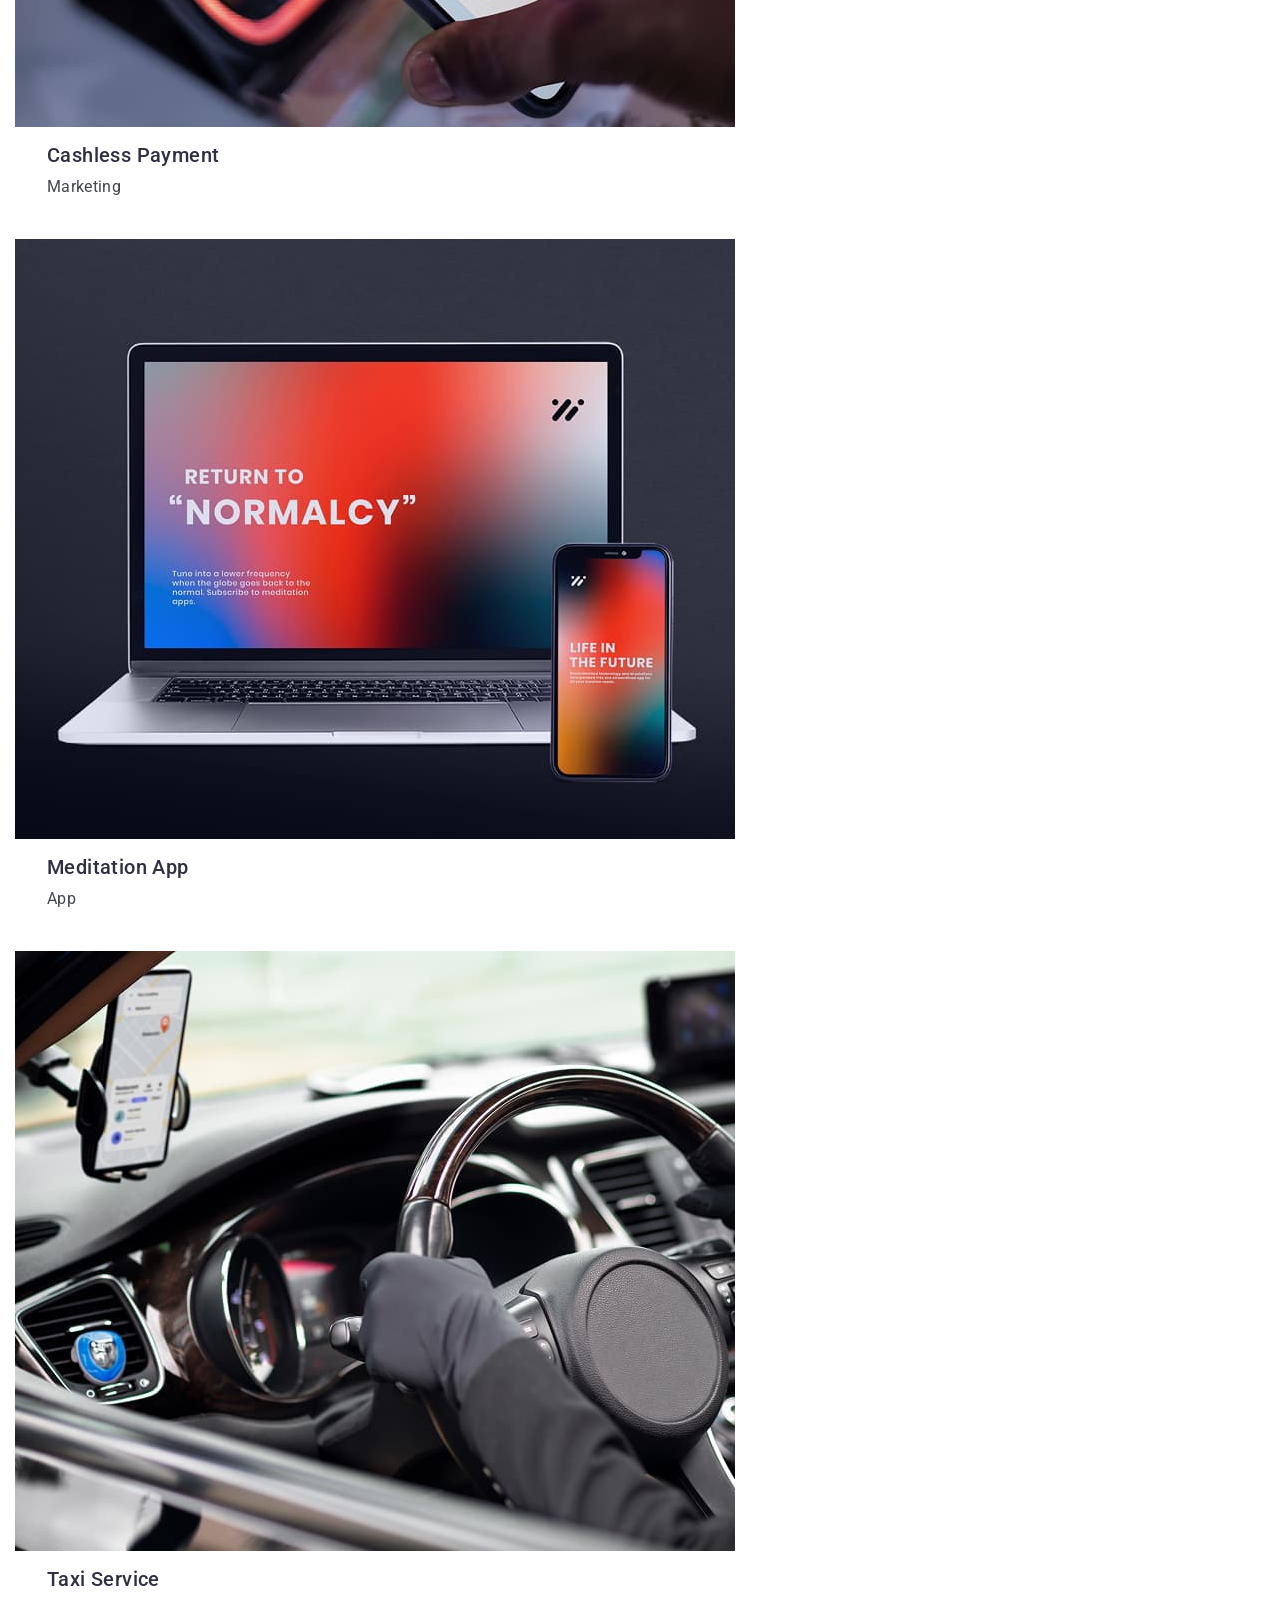
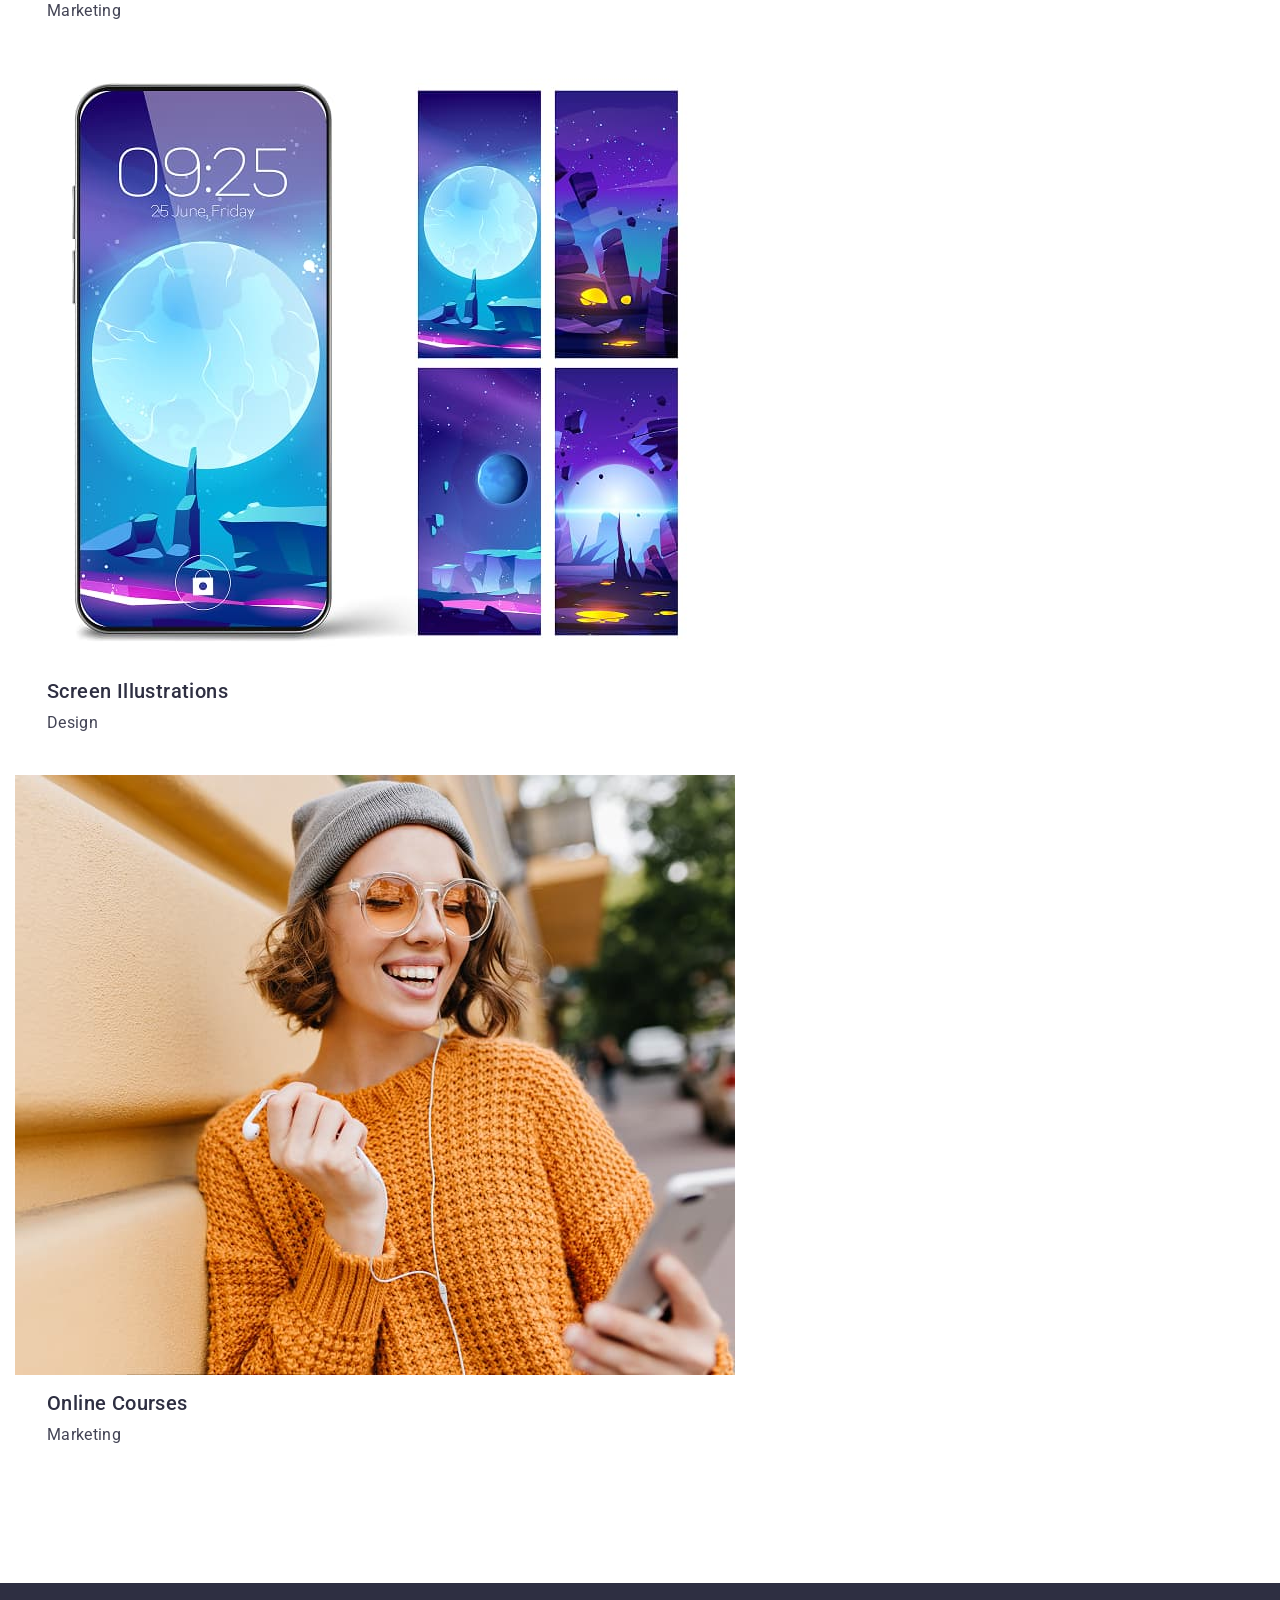
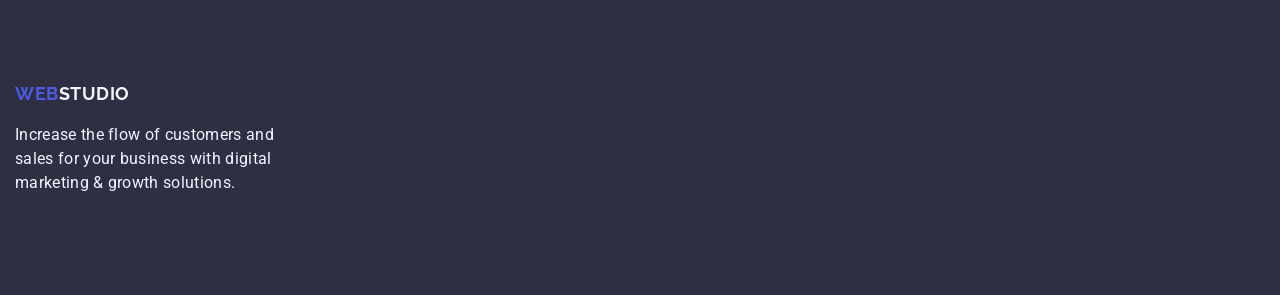
==== commit ae10bf17: "02 - Edit files 1. Add classes in index.html 2. Delete width from img  3. Add flex in styles.css" ====
--- a/index.html
+++ b/index.html
@@ -22,215 +22,251 @@
     <!-- Підключаємо стилі сайту -->
     <link rel="stylesheet" href="./css/styles.css" />
   </head>
+  
   <body class="page">
     <!-- Верхня лінія сайту -->
     <!-- Top line of the site -->
     <header class="page-header">
-      <!-- Навігація – це посилання на інші сторінки -->
-      <!-- Navigation is links to other pages -->
-      <nav class="nav">
-        <!-- Посилання - На основну сторінку сайту -->
-        <!-- Link - To the main page of the site -->
-        <a href="./index.html" class="logo"
-          >Web<span class="logo-end">Studio</span></a
-        >
-
-        <ul class="main-menu">
-          <li class="menu-item"><a href="./index.html" class="menu-link">Studio</a></li>
-          <li class="menu-item"><a href="" class="menu-link">Portfolio</a></li>
-          <li class="menu-item"><a href="" class="menu-link">Contacts</a></li>
-        </ul>
-      </nav>
-
-      <address class="address">
-        <ul class="list">
-          <li>
-            <a href="mailto:info@devstudio.com"  class="link">info@devstudio.com</a>
-          </li>
-          <li>
-            <a href="tel:+110001111111" class="link">+11 (000) 111-11-11</a>
-          </li>
-        </ul>
-      </address>
+      <div class="container">
+        <!-- Навігація – це посилання на інші сторінки -->
+        <!-- Navigation is links to other pages -->
+        <nav class="nav">
+          <!-- Посилання - На основну сторінку сайту -->
+          <!-- Link - To the main page of the site -->
+          <a href="./index.html" class="logo"
+            >Web<span class="logo-end">Studio</span></a
+          >
+  
+          <ul class="main-menu">
+            <li class="menu-item"><a href="./index.html" class="menu-link">Studio</a></li>
+            <li class="menu-item"><a href="" class="menu-link">Portfolio</a></li>
+            <li class="menu-item"><a href="" class="menu-link">Contacts</a></li>
+          </ul>
+        </nav>
+  
+        <address class="address">
+          <ul class="address-list">
+            <li>
+              <a href="mailto:info@devstudio.com"  class="address-link">info@devstudio.com</a>
+            </li>
+            <li>
+              <a href="tel:+110001111111" class="address-link">+11 (000) 111-11-11</a>
+            </li>
+          </ul>
+        </address>
+      </div>
     </header>
 
     <main>
       <!-- Секція - Понукання до дії -->
       <!-- Section - Call to action -->
       <section class="hero">
-        <h1 class="hero-title">Effective Solutions for Your Business</h1>
-        <button type="button" class="hero-button">Order Service</button>
+        <div class="container">
+          <h1 class="hero-title">Effective Solutions<br>for Your Business</h1>
+          <button type="button" class="hero-button">Order Service</button>
+        </div>
       </section>
 
       <!-- Переваги -->
       <!-- Features -->
       <section class="section feature">
-        <h2 class="title">Features</h2>
-        <ul class="feature-list">
-          <!-- feature - 1 -->
-          <li class="feature-item">
-            <h3 class="feature-title">Strategy</h3>
-            <p class="feature-text">
-              Our goal is to identify the business problem to walk away with the
-              perfect and creative solution.
-            </p>
-          </li>
-          <!-- feature - 2 -->
-          <li class="feature-item">
-            <h3 class="feature-title">Punctuality</h3>
-            <p class="feature-text">
-              Bring the key message to the brand's audience for the best price
-              within the shortest possible time.
-            </p>
-          </li>
-          <!-- feature - 3 -->
-          <li class="feature-item">
-            <h3 class="feature-title">Diligence</h3>
-            <p class="feature-text">
-              Research and confirm brands with the strongest digital growth
-              opportunities and minimize risk.
-            </p>
-          </li>
-          <!-- feature - 4 -->
-          <li class="feature-item">
-            <h3 class="feature-title">Technologies</h3>
-            <p class="feature-text">
-              Design practice focused on digital experiences. We bring forth a
-              deep passion for problem-solving.
-            </p>
-          </li>
+        <div class="container">
+          <h2 class="section-title">Features</h2>
+          <ul class="feature-list">
+            <!-- feature - 1 -->
+            <li class="feature-item">
+              <h3 class="feature-title">Strategy</h3>
+              <p class="feature-text">
+                Our goal is to identify the business problem to walk away with the
+                perfect and creative solution.
+              </p>
+            </li>
+            <!-- feature - 2 -->
+            <li class="feature-item">
+              <h3 class="feature-title">Punctuality</h3>
+              <p class="feature-text">
+                Bring the key message to the brand's audience for the best price
+                within the shortest possible time.
+              </p>
+            </li>
+            <!-- feature - 3 -->
+            <li class="feature-item">
+              <h3 class="feature-title">Diligence</h3>
+              <p class="feature-text">
+                Research and confirm brands with the strongest digital growth
+                opportunities and minimize risk.
+              </p>
+            </li>
+            <!-- feature - 4 -->
+            <li class="feature-item">
+              <h3 class="feature-title">Technologies</h3>
+              <p class="feature-text">
+                Design practice focused on digital experiences. We bring forth a
+                deep passion for problem-solving.
+              </p>
+            </li>
         </ul>
+        </div>      
       </section>
 
       <!-- Наша команда -->
       <!-- Our Team -->
       <section class="section team">
-        <h2 class="title">Our Team</h2>
-        <ul class="card-list">
-          <!-- team card 1 -->
-          <li class="card-item">
-            <img class="card-img"
-              src="./images/teamcard-1.jpg"
-              alt="Photo Mark Guerrero"
-              width="264"
-            />
-            <h3 class="card-name">Mark Guerrero</h3>
-            <p class="card-position">Product Designer</p>
-          </li>
-          <!-- team card 2 -->
-          <li class="card-item">
-            <img class="card-img"
-              src="./images/teamcard-2.jpg"
-              alt="Photo Tom Ford"
-              width="264"
-            />
-            <h3 class="card-name">Tom Ford</h3>
-            <p class="card-position">Frontend Developer</p>
-          </li>
-          <!-- team card 3 -->
-          <li class="card-item">
-            <img class="card-img"
-              src="./images/teamcard-3.jpg"
-              alt="Photo Camila Garcia"
-              width="264"
-            />
-            <h3 class="card-name">Camila Garcia</h3>
-            <p class="card-position">Marketing</p>
-          </li>
-          <!-- team card 4 -->
-          <li class="card-item">
-            <img class="card-img"
-              src="./images/teamcard-4.jpg"
-              alt="Photo Daniel Wilson"
-              width="264"
-            />
-            <h3 class="card-name">Daniel Wilson</h3>
-            <p class="card-position">UI Designer</p>
-          </li>
-        </ul>
+        <div class="container">
+          <h2 class="section-title">Our Team</h2>
+          <ul class="card-list">
+            <!-- team card 1 -->
+            <li class="card-item">
+              <img class="card-img"
+                src="./images/teamcard-1.jpg"
+                alt="Photo Mark Guerrero"                
+              />
+              <div class="card-content">
+                <h3 class="card-name">Mark Guerrero</h3>
+                <p class="card-position">Product Designer</p>
+              </div>
+            </li>
+            <!-- team card 2 -->
+            <li class="card-item">
+              <img class="card-img"
+                src="./images/teamcard-2.jpg"
+                alt="Photo Tom Ford"
+              />
+              <div class="card-content">
+                <h3 class="card-name">Tom Ford</h3>
+                <p class="card-position">Frontend Developer</p>
+              </div>
+            </li>
+            <!-- team card 3 -->
+            <li class="card-item">
+              <img class="card-img"
+                src="./images/teamcard-3.jpg"
+                alt="Photo Camila Garcia"
+              />
+              <div class="card-content">
+                <h3 class="card-name">Camila Garcia</h3>
+                <p class="card-position">Marketing</p>
+              </div>
+            </li>
+            <!-- team card 4 -->
+            <li class="card-item">
+              <img class="card-img"
+                src="./images/teamcard-4.jpg"
+                alt="Photo Daniel Wilson"
+              />
+              <div class="card-content">
+                <h3 class="card-name">Daniel Wilson</h3>
+                <p class="card-position">UI Designer</p>
+              </div>
+            </li>
+          </ul>
+        </div>
+        
       </section>
 
       <!-- Наше портфоліо -->
       <!-- Our Portfolio -->
       <section class="section portfolio">
-        <h2 class="title">Our Portfolio</h2>
-        <ul class="project-list">
-          <!-- Project - 1 -->
-          <li class="project-item">
-            <img class="project-img"
-              src="./images/project-1.jpg"
-              alt="Project Banking App"
-              width="360"
-            />
-            <h3 class="project-title">Banking App</h3>
-            <p class="project-type">App</p>
-          </li>
-          <!-- Project - 2 -->
-          <li class="project-item">
-            <img class="project-img"
-              src="./images/project-2.jpg"
-              alt="Project Cashless Payment"
-              width="360"
-            />
-            <h3 class="project-title">Cashless Payment</h3>
-            <p class="project-type">Marketing</p>
-          </li>
-          <!-- Project - 3 -->
-          <li class="project-item">
-            <img class="project-img"
-              src="./images/project-3.jpg"
-              alt="Project Meditation App"
-              width="360"
-            />
-            <h3 class="project-title">Meditation App</h3>
-            <p class="project-type">App</p>
-          </li>
-          <!-- Project - 4 -->
-          <li class="project-item">
-            <img class="project-img"
-              src="./images/project-4.jpg"
-              alt="Project Taxi Service"
-              width="360"
-            />
-            <h3 class="project-title">Taxi Service</h3>
-            <p class="project-type">Marketing</p>
-          </li>
-          <!-- Project - 5 -->
-          <li class="project-item">
-            <img class="project-img"
-              src="./images/project-5.jpg"
-              alt="Project Screen Illustrations"
-              width="360"
-            />
-            <h3 class="project-title">Screen Illustrations</h3>
-            <p class="project-type">Design</p>
-          </li>
-          <!-- Project - 6 -->
-          <li class="project-item">
-            <img class="project-img"
-              src="./images/project-6.jpg"
-              alt="Project Online Courses"
-              width="360"
-            />
-            <h3 class="project-title">Online Courses</h3>
-            <p class="project-type">Marketing</p>
-          </li>
-        </ul>
+        <div class="container">
+          <h2 class="section-title">Our Portfolio</h2>
+          <ul class="project-list">
+
+            <!-- Project - 1 -->
+            <li class="project-item">
+              <img class="project-img"
+                src="./images/project-1.jpg"
+                alt="Project Banking App"
+              />            
+              <div class="project-content">
+                <h3 class="project-title">Banking App</h3>
+                <p class="project-type">App</p>
+              </div>
+            </li>
+
+            <!-- Project - 2 -->
+            <li class="project-item">
+              <img class="project-img"
+                src="./images/project-2.jpg"
+                alt="Project Cashless Payment"
+              />
+              <div class="project-content">
+                <h3 class="project-title">Cashless Payment</h3>
+                <p class="project-type">Marketing</p>
+              </div>
+            </li>
+
+            <!-- Project - 3 -->
+            <li class="project-item">
+              <img class="project-img"
+                src="./images/project-3.jpg"
+                alt="Project Meditation App"
+              />
+              <div class="project-content">
+                <h3 class="project-title">Meditation App</h3>
+                <p class="project-type">App</p>
+              </div>
+            </li>
+
+            <!-- Project - 4 -->
+            <li class="project-item">
+              <img class="project-img"
+                src="./images/project-4.jpg"
+                alt="Project Taxi Service"
+              />
+              <div class="project-content">
+                <h3 class="project-title">Taxi Service</h3>
+                <p class="project-type">Marketing</p>
+              </div>
+            </li>
+
+            <!-- Project - 5 -->
+            <li class="project-item">
+              <img class="project-img"
+                src="./images/project-5.jpg"
+                alt="Project Screen Illustrations"
+              />
+              <div class="project-content">
+                <h3 class="project-title">Screen Illustrations</h3>
+                <p class="project-type">Design</p>
+              </div>
+            </li>
+
+            <!-- Project - 6 -->
+            <li class="project-item">
+              <img class="project-img"
+                src="./images/project-6.jpg"
+                alt="Project Online Courses"
+              />
+              <div class="project-content">
+                <h3 class="project-title">Online Courses</h3>
+                <p class="project-type">Marketing</p>
+              </div>
+            </li>
+
+          </ul>
+        </div>
+
       </section>
     </main>
 
     <!-- Футер -->
     <!-- footer -->
     <footer class="page-footer">
-        <!-- Посилання - На основну сторінку сайту -->
-        <!-- Link - To the main page of the site -->
-        <a href="./index.html" class="logo"
-          >Web<span class="logo-end">Studio</span></a
-        >
-      <p class="text-footer">
-        Increase the flow of customers and sales for your business with digital
-        marketing & growth solutions.
-      </p>
+      <div class="container">
+        <div class="footer-item">
+          <!-- Посилання - На основну сторінку сайту -->
+          <!-- Link - To the main page of the site -->
+          <a href="./index.html" class="logo"
+            >Web<span class="logo-end">Studio</span></a
+          >
+          <p class="text-footer">
+            Increase the flow of customers and sales for your business with digital
+            marketing & growth solutions.
+          </p>
+        </div>
+
+      </div>
+
     </footer>
   </body>
 </html>
--- a/css/styles.css
+++ b/css/styles.css
@@ -1,4 +1,6 @@
 /* Main styles */
+
+/* Глобальні стилі */
 
 /* :root { */
   /* Шрифти */
@@ -20,8 +22,49 @@
   /* --dairy: #fcfcfc; */
 /* } */
 
-/* Глобальні стилі */
+
+*,
+*::before,
+*::after {
+  /* Включаємо content, padding, border = в склад блоку */
+  box-sizing: border-box;
+}
+
+/* Глобальне скидання стилів */
+h1, h2, h3, h4, h5, h6, p {
+  /* Скидання дефолтних відступів */
+	margin: 0;
+}
+
+ul, ol {
+    /* Скидання дефолтних відступів та лівого паддінгу*/
+	margin: 0;
+	padding-left: 0;
+    /* Скидання дефолтних маркерів для списків */
+  list-style-type: none;
+}
+
+a {
+  /* Скидання дефолтного підкреслення для посилань */
+  text-decoration: none;
+}
+
+img {
+  /* Прибираємо нижній проміжок картинок для всього проєкту */
+	display: block;
+  /* Для того, щоб зображення, для якого явно не задано ширину, 
+  автоматично підлаштовувалося під ширину батьківського елемента */
+  max-width: 100%;
+}
+
+
+
+/* Стилі сторінки */
+
 body {
+  /* Скидання дефолтних відступів */
+	margin: 0;
+  
   font-family: 'Roboto', sans-serif;
   font-size: 16px;
   /* Інтерліньяж - міжрядковий інтервал */
@@ -31,22 +74,35 @@
   /* Колір основного тексту - стиль  slate  */
   color: #434455;
   background-color: #ffffff;
-
-}
-
-/* ul, */
-/* ol { */
-  /* Скидання дефолтних маркерів для списків */
-  /* list-style-type: none; */
-/* } */
-
-/* a { */
-  /* Скидання дефолтного підкреслення для посилань */
-  /* text-decoration: none; */
-/* } */
+}
+
+/* Правила стилів для контейнера (header, footer + кожна секція = контейнер) */
+.container { 
+  max-width: 1440px;
+  padding-left: 15px;
+  padding-right:  15px;
+  margin-left: auto;  
+  margin-right: auto; 
+}
+
 
 /* Хедер сторінки - page-header */
-/* .page-header {} */
+
+/* Нижняя полоса в один пиксель в .page-header */
+.page-header {
+  /* Внутрішні вертикальні відступи - 24px */
+  padding: 24px 0;
+  /* Колір - стиль cornflower */
+  border-bottom: 1px solid #e7e9fc ;
+}
+
+
+/* Flax-container хедера */
+.page-header .container {
+  display: flex;
+  flex-direction: row;
+  justify-content: space-between;
+}
 
 
 /* Клас для всього логотипу */
@@ -74,6 +130,20 @@
   color: #f4f4fd;
 }
 
+/* Flax-container навігації */
+.nav {
+  display: flex;
+  flex-direction: row;
+  gap: 76px;
+}
+
+/* Flax-container основного меню */
+.main-menu {
+  display: flex;
+  flex-direction: row;
+  gap: 40px;
+}
+
 .menu-link {
   font-weight: 500;
   /* Колір тексту  - стиль  navy-blue  */
@@ -92,15 +162,22 @@
   font-style: normal;
 }
 
-.address .link {
+/* Flax-container пунктів адреси */
+.address-list {
+  display: flex;
+  flex-direction: row;
+  gap: 40px;
+}
+
+.address-link {
   font-weight: 400;
   font-size: 16px;
   /* Колір тексту посилань - стиль  slate  */
   color: #434455;
 }
 
-.address .link:hover,
-.address .link:focus {
+.address-link:hover,
+.address-link:focus {
   /* Колір - стиль  ocean  */
   color: #404bbf;
 }
@@ -108,6 +185,8 @@
 
 /* Cекція  hero  */
 .hero {
+  /* Внутрішні вертикальні відступи */
+  padding: 188px 0;
   /* Колір - стиль  navy-blue  */
   background-color: #2e2f42;
 }
@@ -126,6 +205,23 @@
 
 /* Кнопка */
 .hero-button {
+  display: block;
+
+  /* Відcтуп від тексту */
+  margin-top: 48px;
+
+  /* Вирівнювання кнопки по центру  */
+  margin-left: auto ;
+  margin-right: auto;
+
+  /* Внутрішні відступи (вертикальні - горизонтальні) */
+  padding: 16px 32px;
+
+  /* Радіус кнопки */
+  border-radius: 4px;
+
+  /* Тінь кнопки */
+  box-shadow: 0 4px 4px 0 rgba(0, 0, 0, 0.15) ;
 
   /* Шрифт тексту кнопки */
   font-weight: 500;
@@ -137,6 +233,7 @@
   color: #ffffff;
   /* Колір - стиль  iris  */
   background-color: #4d5ae5;
+
   /* Тип курсора */
   cursor: pointer;
 }
@@ -148,10 +245,14 @@
 }
 
 /* Стилі для всіх секцій */
-/* .section {} */
+.section {
+  width: 100vw;
+  padding-top: 120px;
+  padding-bottom: 120px;
+}
 
 /* Заголовки секцій - клас Header 2 */
-.section .title {
+.section-title {
   /* Визначення стилю написання тексту */
   text-transform: capitalize;
 
@@ -166,9 +267,35 @@
 
 
 /* Секція  Features  */
-/* .feature-list {} */
-
-/* .feature-item {} */
+.feature .section-title {
+  /* ======================================================================= */
+  /* Для приховування заголовка другої секції використовується патерн – visually-hidden: */
+  position: absolute;
+  width: 1px;
+  height: 1px;
+  margin: -1px;
+  border: 0;
+  padding: 0;
+  white-space: nowrap;
+  clip-path: inset(100%);
+  clip: rect(0 0 0 0);
+  overflow: hidden;
+  /* ======================================================================= */
+}
+
+/* Flex-container для списку переваг */
+.feature-list {
+  display: flex;
+  flex-direction: row;
+  gap: 24px;
+}
+
+/* Flex-container для однієї переваги */
+.feature-item {
+  display: flex;
+  flex-direction: column;
+  gap: 8px;
+}
 
 /* Підзаголовки секцій */
 .feature-title {
@@ -191,14 +318,37 @@
 
 
 /* Секція  Our Team  */
-/* .card-list {} */
-
+
+.card-list { 
+  /* Вертикальний відступ від заголовка секції */
+  margin-top: 88px;
+  /* Flex-container для карток робітників */
+  display: flex;
+  flex-direction: row;
+  gap: 24px;
+
+}
+
+/* Картка робітника */
 .card-item {
-    /* Колір - стиль  white  */
+  display: flex;
+  flex-direction: column;
+  /* Розрахунок ширини блоку */
+  flex-basis: calc((100%-72px)/4);
+  
+  /* Колір - стиль  white  */
   background-color: #ffffff;
 }
 
 /* .card-img {} */
+
+/* Інформація щодо робітника */
+.card-content {
+  padding: 16px 32px;
+  display: flex;
+  flex-direction: column;
+  gap: 8px;
+}
 
 .card-name {
   /* Текстовий стиль - Header 3 */
@@ -218,11 +368,34 @@
 
 /* Секція  Our Portfolio  */
 
-/* .project-list {} */
-
-/* .project-item {} */
+.project-list {
+  /* Вертикальний відступ від заголовка секції */
+  margin-top: 88px;
+  /* Flex-container для карток проєктів */
+  display: flex;
+  flex-direction: row;
+  flex-wrap: wrap;
+  row-gap: 24px;
+  column-gap: 48px;
+}
+
+.project-item {
+  display: flex;
+  flex-direction: column;
+  /* Розрахунок ширини блоку */
+  /* width: 360px; */
+  flex-basis: calc((100%-48px)/3);
+}
 
 /* .project-img {} */
+
+/* Інформація щодо проєкту */
+.project-content {
+  padding: 16px 32px;
+  display: flex;
+  flex-direction: column;
+  gap: 8px;
+}
 
 .project-title {
     /* Текстовий стиль - Header 3 */
@@ -239,8 +412,13 @@
 
 /* Футер сторінки - page-footer */
 .page-footer {
+  padding: 100px 0;
   /* Колір   - стиль  navy-blue  */
   background-color: #2e2f42;
+}
+
+.footer-item {
+  width: 264px;
 }
 
 .page-footer .link.logo {
@@ -249,6 +427,7 @@
 }
 
 .text-footer {
+  margin-top: 16px;
   /* Колір   - стиль  cloud  */
   color: #f4f4fd;
 }
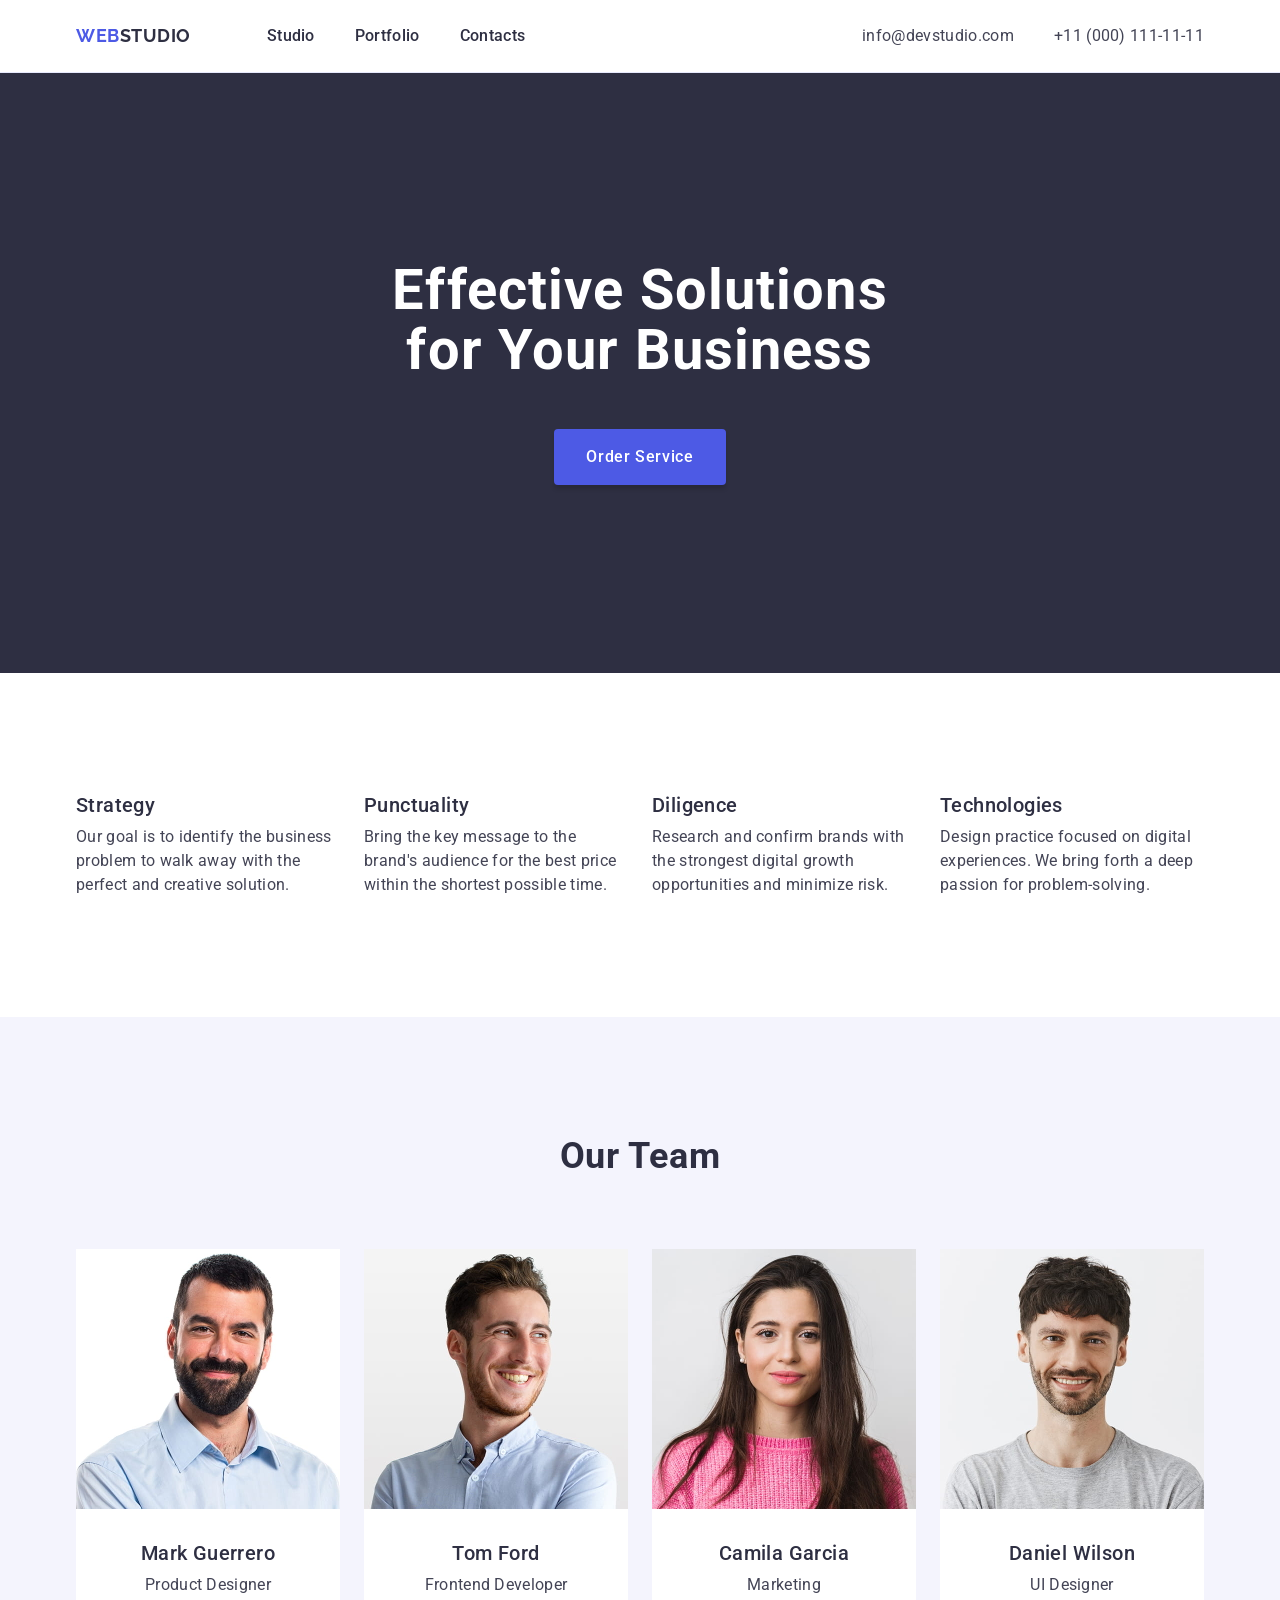
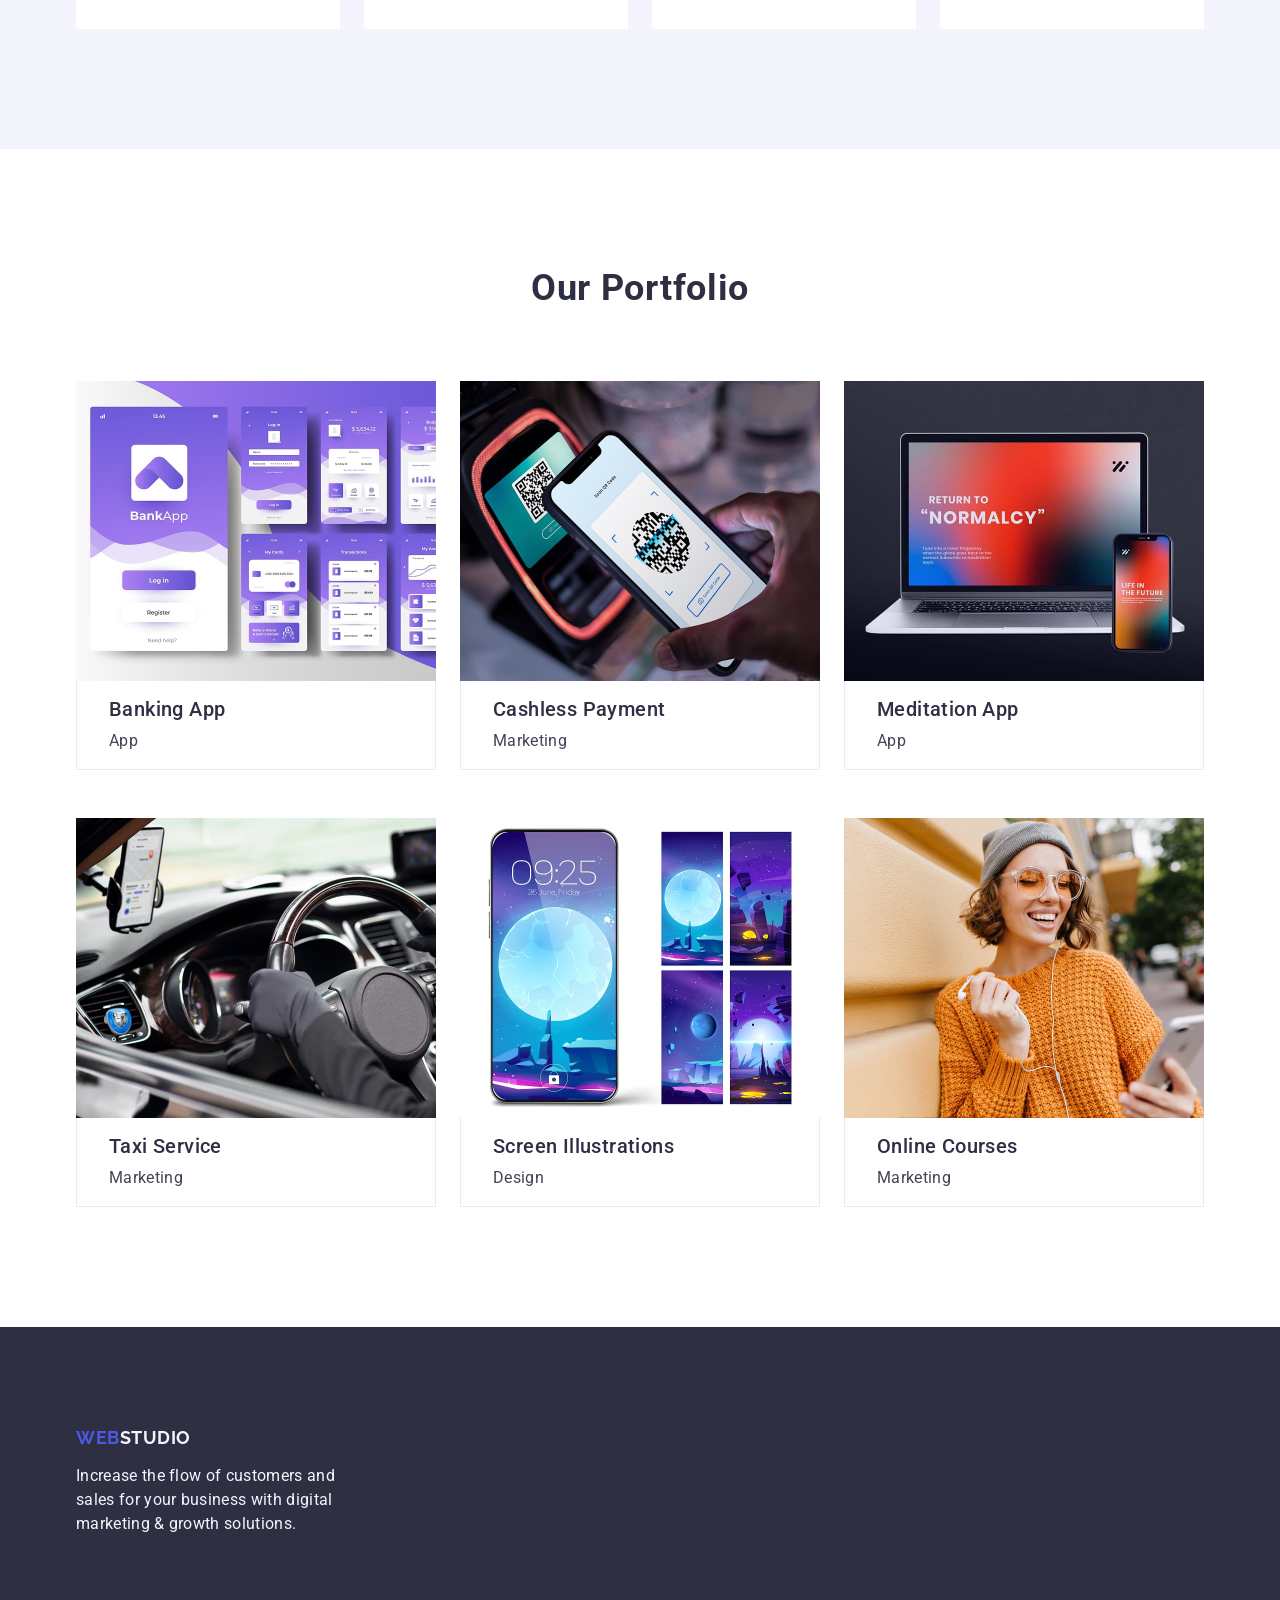
==== commit 0e33fc4b: "03 - Edit files (after 1-st autocheck)" ====
--- a/index.html
+++ b/index.html
@@ -62,7 +62,7 @@
       <!-- Section - Call to action -->
       <section class="hero">
         <div class="container">
-          <h1 class="hero-title">Effective Solutions<br>for Your Business</h1>
+          <h1 class="hero-title">Effective Solutions for Your Business</h1>
           <button type="button" class="hero-button">Order Service</button>
         </div>
       </section>
@@ -71,7 +71,7 @@
       <!-- Features -->
       <section class="section feature">
         <div class="container">
-          <h2 class="section-title">Features</h2>
+          <h2 class="section-title visually-hidden">Features</h2>
           <ul class="feature-list">
             <!-- feature - 1 -->
             <li class="feature-item">
@@ -253,7 +253,6 @@
     <!-- footer -->
     <footer class="page-footer">
       <div class="container">
-        <div class="footer-item">
           <!-- Посилання - На основну сторінку сайту -->
           <!-- Link - To the main page of the site -->
           <a href="./index.html" class="logo"
@@ -263,7 +262,6 @@
             Increase the flow of customers and sales for your business with digital
             marketing & growth solutions.
           </p>
-        </div>
 
       </div>
 
--- a/css/styles.css
+++ b/css/styles.css
@@ -78,11 +78,15 @@
 
 /* Правила стилів для контейнера (header, footer + кожна секція = контейнер) */
 .container { 
-  max-width: 1440px;
-  padding-left: 15px;
-  padding-right:  15px;
-  margin-left: auto;  
-  margin-right: auto; 
+  width: 1158px;
+  padding: 0 15px;
+  margin: 0 auto;  
+}
+
+/* Стилі для всіх секцій */
+.section {
+  padding-top: 120px;
+  padding-bottom: 120px;
 }
 
 
@@ -102,11 +106,13 @@
   display: flex;
   flex-direction: row;
   justify-content: space-between;
+  align-items: center;
 }
 
 
 /* Клас для всього логотипу */
 .logo {
+  margin-right: 76px;
   /* Перевід тексту в верхній регістр */
   text-transform: uppercase;
   font-family: 'Raleway', sans-serif;
@@ -130,11 +136,11 @@
   color: #f4f4fd;
 }
 
-/* Flax-container навігації */
+/* Flex-container навігації */
 .nav {
   display: flex;
   flex-direction: row;
-  gap: 76px;
+  align-items: center;
 }
 
 /* Flax-container основного меню */
@@ -193,6 +199,8 @@
 
 /* Заголовок */
 .hero-title {
+  max-width: 496px;
+  margin: 0 auto;
   /* Текст - стиль Header 1 */
   font-weight: 700;
   font-size: 56px;
@@ -216,6 +224,10 @@
 
   /* Внутрішні відступи (вертикальні - горизонтальні) */
   padding: 16px 32px;
+
+  min-width: 169px;
+  height: 56px;
+  border: none;
 
   /* Радіус кнопки */
   border-radius: 4px;
@@ -244,12 +256,6 @@
   background-color: #404bbf;
 }
 
-/* Стилі для всіх секцій */
-.section {
-  width: 100vw;
-  padding-top: 120px;
-  padding-bottom: 120px;
-}
 
 /* Заголовки секцій - клас Header 2 */
 .section-title {
@@ -267,9 +273,10 @@
 
 
 /* Секція  Features  */
-.feature .section-title {
-  /* ======================================================================= */
-  /* Для приховування заголовка другої секції використовується патерн – visually-hidden: */
+
+/* ======================================================================= */
+/* Для приховування заголовка другої секції використовується патерн – visually-hidden: */
+.visually-hidden {
   position: absolute;
   width: 1px;
   height: 1px;
@@ -280,8 +287,9 @@
   clip-path: inset(100%);
   clip: rect(0 0 0 0);
   overflow: hidden;
-  /* ======================================================================= */
-}
+}
+/* ======================================================================= */
+
 
 /* Flex-container для списку переваг */
 .feature-list {
@@ -292,13 +300,12 @@
 
 /* Flex-container для однієї переваги */
 .feature-item {
-  display: flex;
-  flex-direction: column;
-  gap: 8px;
+  flex-basis: calc((100% - 3 * 24px) / 4);
 }
 
 /* Підзаголовки секцій */
 .feature-title {
+  margin-bottom: 8px;
   /* Текстовий стиль - Header 3 */
   font-weight: 500;
   font-size: 20px;
@@ -321,7 +328,7 @@
 
 .card-list { 
   /* Вертикальний відступ від заголовка секції */
-  margin-top: 88px;
+  margin-top: 72px;
   /* Flex-container для карток робітників */
   display: flex;
   flex-direction: row;
@@ -336,6 +343,11 @@
   /* Розрахунок ширини блоку */
   flex-basis: calc((100%-72px)/4);
   
+  border-top-left-radius: 0px;
+  border-top-right-radius: 0px ;
+  border-top-right-radius: 4px;
+  border-bottom-left-radius:4px;
+
   /* Колір - стиль  white  */
   background-color: #ffffff;
 }
@@ -344,13 +356,11 @@
 
 /* Інформація щодо робітника */
 .card-content {
-  padding: 16px 32px;
-  display: flex;
-  flex-direction: column;
-  gap: 8px;
+  padding: 32px 0;
 }
 
 .card-name {
+  margin-bottom: 8px;
   /* Текстовий стиль - Header 3 */
   font-weight: 500;
   font-size: 20px;
@@ -368,23 +378,26 @@
 
 /* Секція  Our Portfolio  */
 
+.portfolio .section-title {
+  /* Вертикальний відступ від заголовка секції */
+  margin-bottom: 72px;
+}
+
 .project-list {
-  /* Вертикальний відступ від заголовка секції */
-  margin-top: 88px;
+
   /* Flex-container для карток проєктів */
   display: flex;
   flex-direction: row;
   flex-wrap: wrap;
-  row-gap: 24px;
-  column-gap: 48px;
+  row-gap: 48px;
+  column-gap: 24px;
 }
 
 .project-item {
-  display: flex;
-  flex-direction: column;
+
   /* Розрахунок ширини блоку */
   /* width: 360px; */
-  flex-basis: calc((100%-48px)/3);
+  width: calc((100% - 48px) / 3);
 }
 
 /* .project-img {} */
@@ -392,13 +405,13 @@
 /* Інформація щодо проєкту */
 .project-content {
   padding: 16px 32px;
-  display: flex;
-  flex-direction: column;
-  gap: 8px;
+  border: 1px solid #e7e9fc;
+  border-top: none; 
 }
 
 .project-title {
-    /* Текстовий стиль - Header 3 */
+  margin-bottom: 8px;
+  /* Текстовий стиль - Header 3 */
   font-weight: 500;
   font-size: 20px;
   line-height: 1.2;
@@ -417,17 +430,20 @@
   background-color: #2e2f42;
 }
 
-.footer-item {
-  width: 264px;
-}
-
-.page-footer .link.logo {
+
+.page-footer .logo {
+  display: inline-block;
+  margin-bottom: 16px; 
+}
+
+/* Клас для другої частини логотипу в хедері */
+.page-footer .logo-end {
   /* Колір   - стиль  cloud  */
   color: #f4f4fd;
 }
 
 .text-footer {
-  margin-top: 16px;
+  max-width: 264px;
   /* Колір   - стиль  cloud  */
   color: #f4f4fd;
 }
